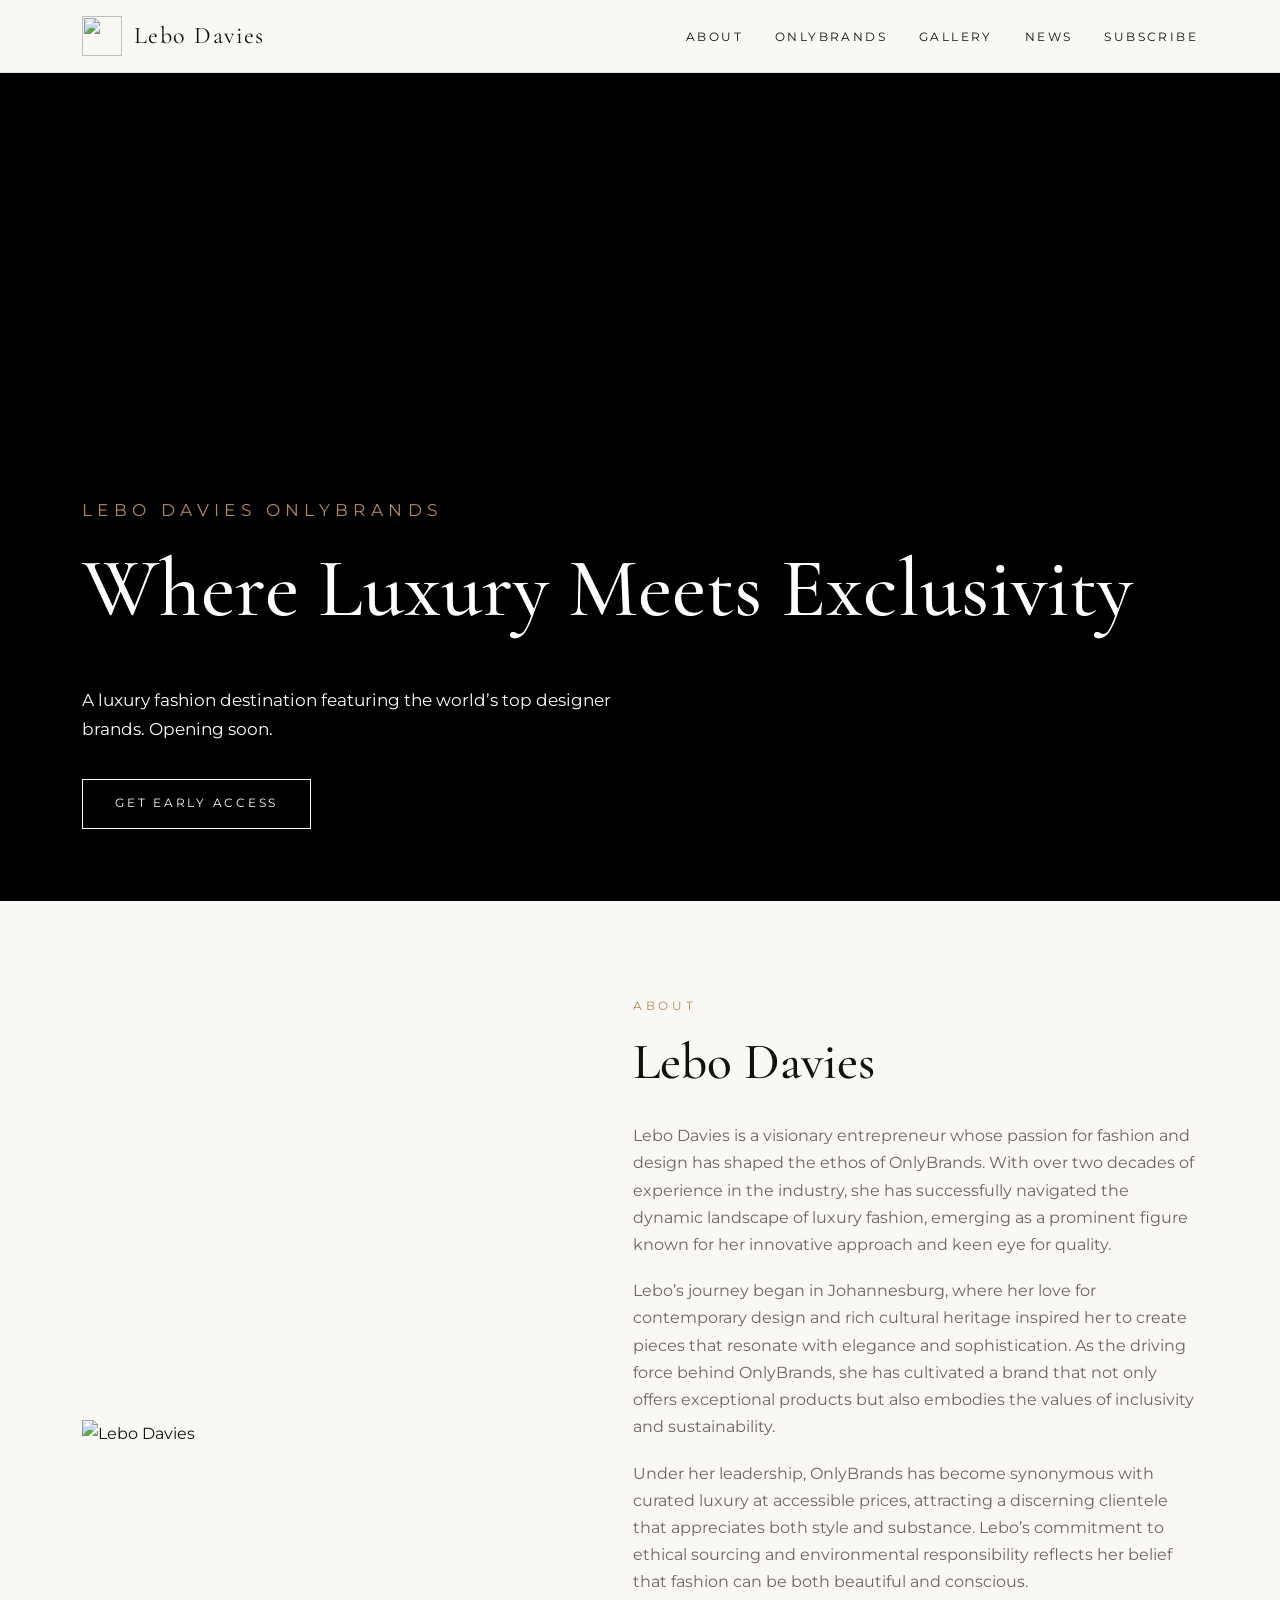
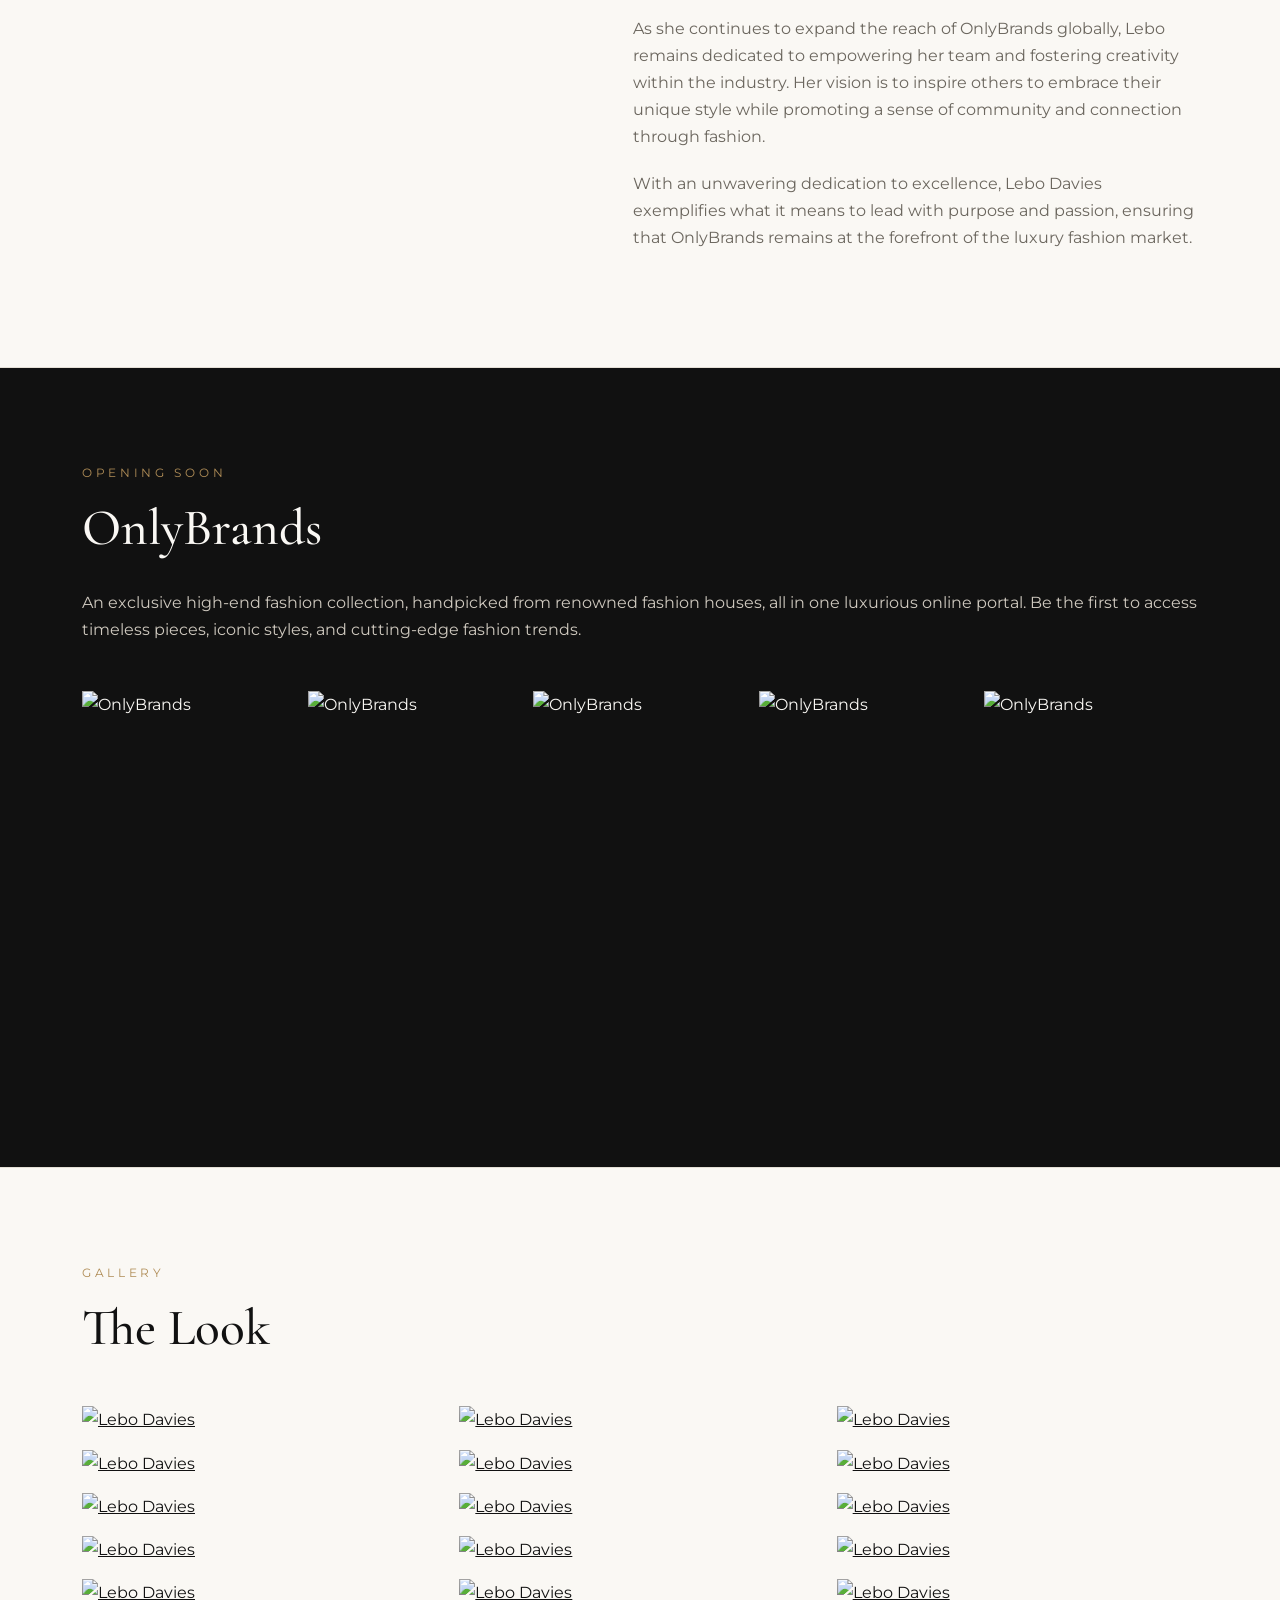
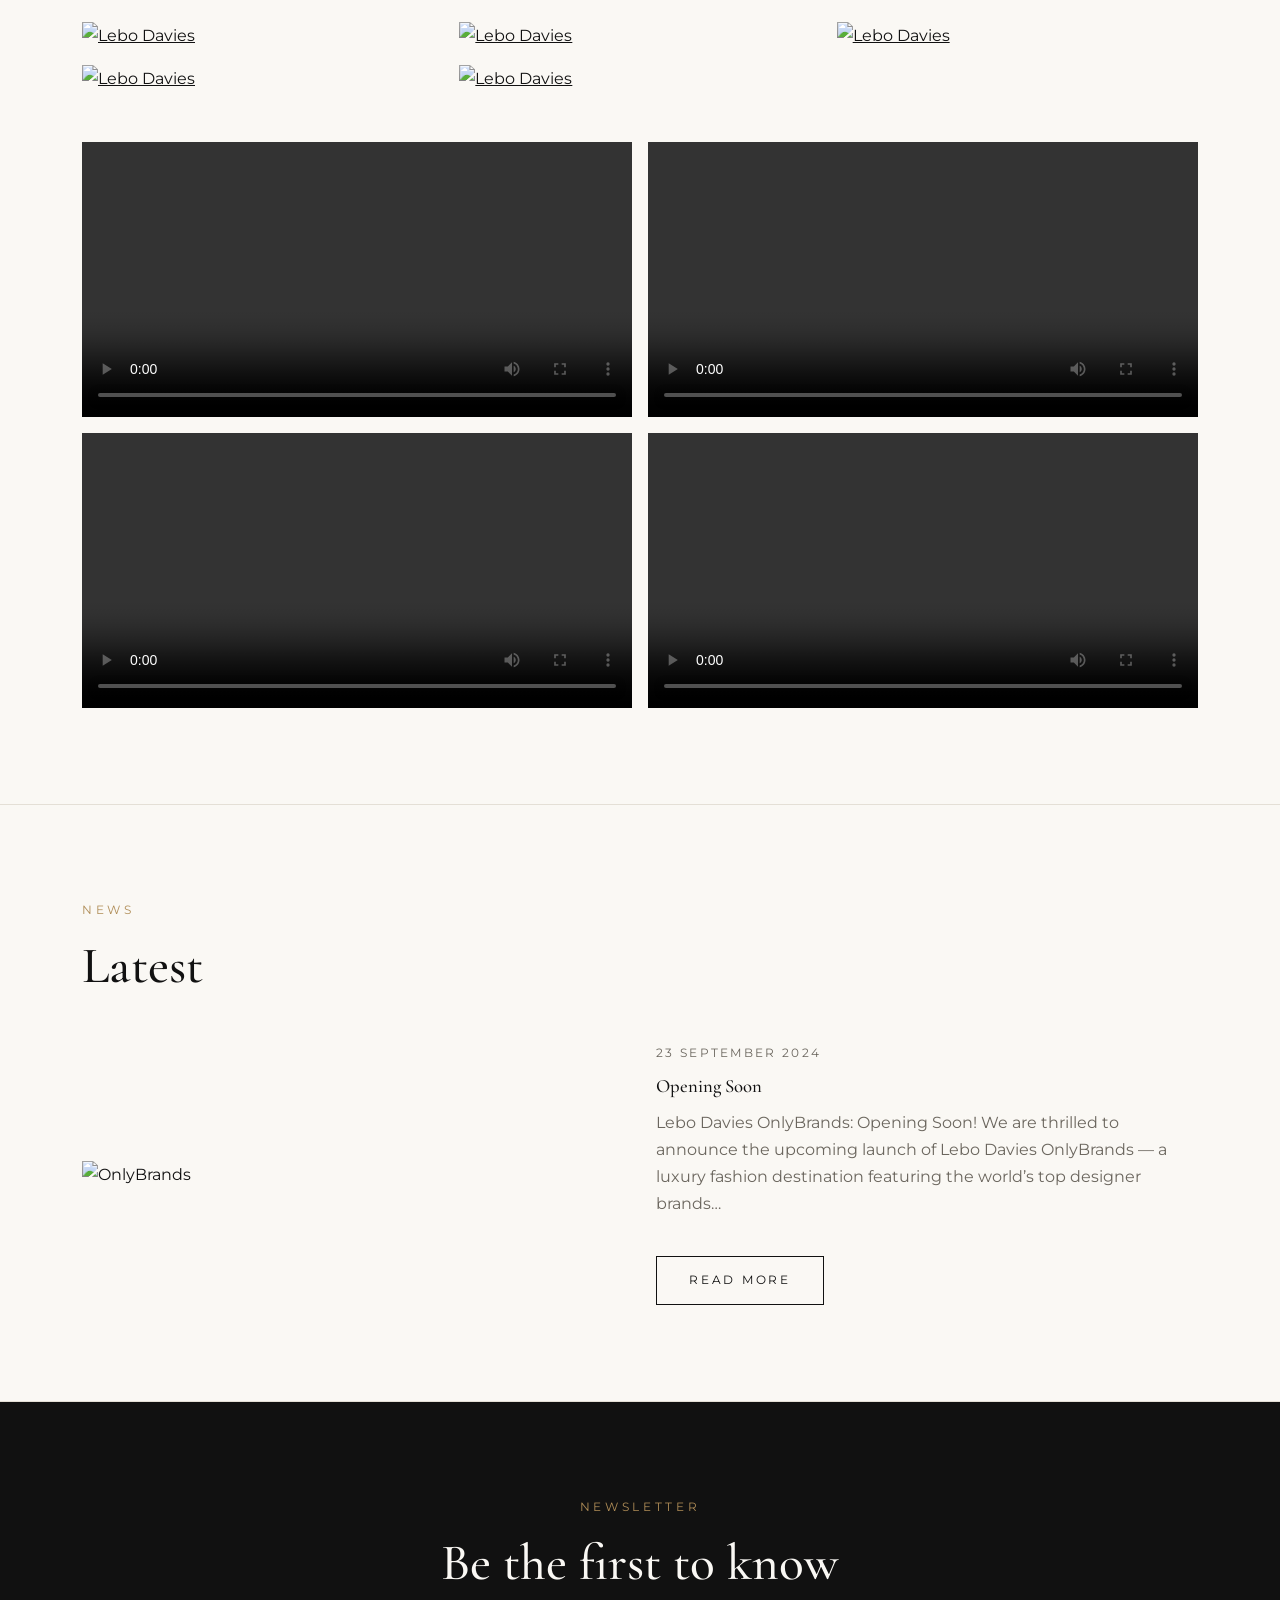
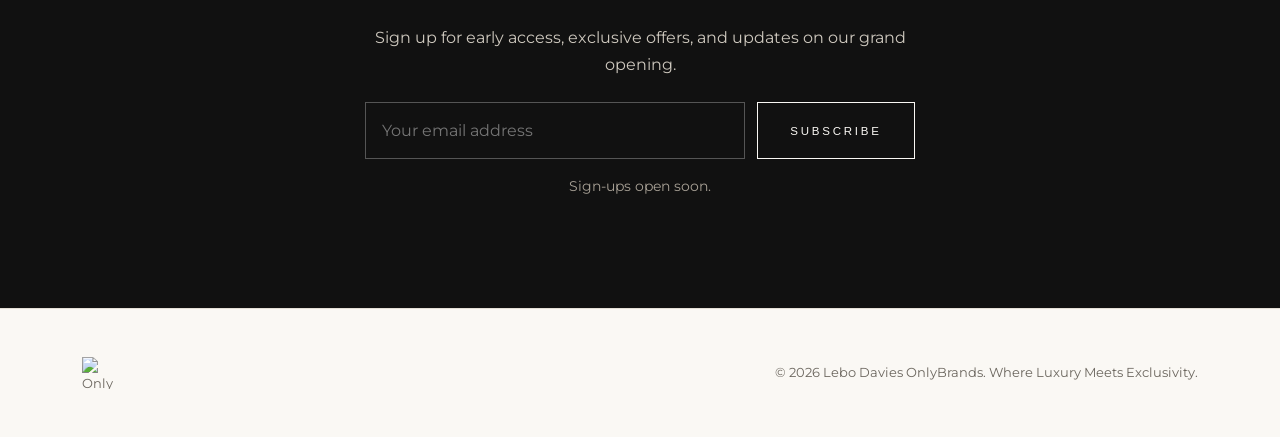
==== index.html @ 6c5a94db "Rebuild Lebo Davies Wix site as a static website Content, photos and videos pulled from the Wix acco" ====
<!doctype html>
<html lang="en">
<head>
  <meta charset="utf-8">
  <meta name="viewport" content="width=device-width, initial-scale=1">
  <title>Lebo Davies | OnlyBrands</title>
  <meta name="description" content="Lebo Davies OnlyBrands — a luxury fashion destination featuring the world’s top designer brands. Opening soon.">
  <meta property="og:title" content="Lebo Davies | OnlyBrands">
  <meta property="og:description" content="Lebo Davies OnlyBrands — a luxury fashion destination featuring the world’s top designer brands. Opening soon.">
  <meta property="og:image" content="https://static.wixstatic.com/media/c3d76b_223a48ac30b941b187c58be92ecc10b1~mv2.png/v1/fit/w_1200,h_1200,q_85/c3d76b_223a48ac30b941b187c58be92ecc10b1~mv2.png">
  <link rel="icon" href="https://static.wixstatic.com/media/c3d76b_ddc491fa78e648409d9e0546a8790438~mv2.png">
  <link rel="preconnect" href="https://fonts.googleapis.com">
  <link rel="preconnect" href="https://fonts.gstatic.com" crossorigin>
  <link rel="stylesheet" href="https://fonts.googleapis.com/css2?family=Cormorant+Garamond:wght@400;500&family=Montserrat:wght@400;500&display=swap">
  <link rel="stylesheet" href="assets/css/style.css">
</head>
<body>
  <header class="site-header">
    <div class="wrap">
      <a class="brand" href="index.html"><img src="https://static.wixstatic.com/media/c3d76b_d0326c1c498a4c8e8e80a5a98bdc6dc0~mv2.png" alt="">Lebo Davies</a>
      <button class="nav-toggle" aria-expanded="false" aria-controls="site-nav">Menu</button>
      <nav class="site-nav" id="site-nav">
        <ul>
          <li><a href="index.html#about">About</a></li>
          <li><a href="index.html#onlybrands">OnlyBrands</a></li>
          <li><a href="index.html#gallery">Gallery</a></li>
          <li><a href="index.html#news">News</a></li>
          <li><a href="index.html#subscribe">Subscribe</a></li>
        </ul>
      </nav>
    </div>
  </header>

  <main>
    <section class="hero" style="background-image: url('https://static.wixstatic.com/media/c3d76b_4b9ad954e64a44959834189369c42eca~mv2.jpg/v1/fill/w_1920,h_1280,al_c,q_85/c3d76b_4b9ad954e64a44959834189369c42eca~mv2.jpg')">
      <div class="wrap">
        <p class="eyebrow">Lebo Davies OnlyBrands</p>
        <h1>Where Luxury Meets Exclusivity</h1>
        <p>A luxury fashion destination featuring the world’s top designer brands. Opening soon.</p>
        <a class="btn" href="#subscribe">Get early access</a>
      </div>
    </section>

    <section class="section" id="about">
      <div class="wrap split">
        <img src="https://static.wixstatic.com/media/c3d76b_6c5b6f7e950548cfa75529087c9ed71a~mv2.jpg/v1/fit/w_900,h_1200,q_85/c3d76b_6c5b6f7e950548cfa75529087c9ed71a~mv2.jpg" alt="Lebo Davies" loading="lazy">
        <div>
          <p class="eyebrow">About</p>
          <h2>Lebo Davies</h2>
          <div class="prose">
            <p>Lebo Davies is a visionary entrepreneur whose passion for fashion and design has shaped the ethos of OnlyBrands. With over two decades of experience in the industry, she has successfully navigated the dynamic landscape of luxury fashion, emerging as a prominent figure known for her innovative approach and keen eye for quality.</p>
            <p>Lebo’s journey began in Johannesburg, where her love for contemporary design and rich cultural heritage inspired her to create pieces that resonate with elegance and sophistication. As the driving force behind OnlyBrands, she has cultivated a brand that not only offers exceptional products but also embodies the values of inclusivity and sustainability.</p>
            <p>Under her leadership, OnlyBrands has become synonymous with curated luxury at accessible prices, attracting a discerning clientele that appreciates both style and substance. Lebo’s commitment to ethical sourcing and environmental responsibility reflects her belief that fashion can be both beautiful and conscious.</p>
            <p>As she continues to expand the reach of OnlyBrands globally, Lebo remains dedicated to empowering her team and fostering creativity within the industry. Her vision is to inspire others to embrace their unique style while promoting a sense of community and connection through fashion.</p>
            <p>With an unwavering dedication to excellence, Lebo Davies exemplifies what it means to lead with purpose and passion, ensuring that OnlyBrands remains at the forefront of the luxury fashion market.</p>
          </div>
        </div>
      </div>
    </section>

    <section class="section section-dark" id="onlybrands">
      <div class="wrap">
        <p class="eyebrow">Opening soon</p>
        <h2>OnlyBrands</h2>
        <div class="prose">
          <p>An exclusive high-end fashion collection, handpicked from renowned fashion houses, all in one luxurious online portal. Be the first to access timeless pieces, iconic styles, and cutting-edge fashion trends.</p>
        </div>
        <div class="strip">
        <img src="https://static.wixstatic.com/media/c3d76b_3d5c64909819457eb7dd59dfa951e0f7~mv2.jpg/v1/fill/w_432,h_768,al_c,q_85/c3d76b_3d5c64909819457eb7dd59dfa951e0f7~mv2.jpg" alt="OnlyBrands" loading="lazy">
        <img src="https://static.wixstatic.com/media/c3d76b_830c330e0b7343248a66c977ee1282a4~mv2.jpg/v1/fill/w_432,h_768,al_c,q_85/c3d76b_830c330e0b7343248a66c977ee1282a4~mv2.jpg" alt="OnlyBrands" loading="lazy">
        <img src="https://static.wixstatic.com/media/c3d76b_30a440668aa94be1a5c5f6af436e67d3~mv2.jpg/v1/fill/w_432,h_768,al_c,q_85/c3d76b_30a440668aa94be1a5c5f6af436e67d3~mv2.jpg" alt="OnlyBrands" loading="lazy">
        <img src="https://static.wixstatic.com/media/c3d76b_f1703621e8b54d8eaf0ebd47bd9393ac~mv2.jpg/v1/fill/w_432,h_768,al_c,q_85/c3d76b_f1703621e8b54d8eaf0ebd47bd9393ac~mv2.jpg" alt="OnlyBrands" loading="lazy">
        <img src="https://static.wixstatic.com/media/c3d76b_475a662c900240c9b52d1be418ac579a~mv2.jpg/v1/fill/w_432,h_768,al_c,q_85/c3d76b_475a662c900240c9b52d1be418ac579a~mv2.jpg" alt="OnlyBrands" loading="lazy">
        </div>
      </div>
    </section>

    <section class="section" id="gallery">
      <div class="wrap">
        <p class="eyebrow">Gallery</p>
        <h2>The Look</h2>
        <div class="gallery">
        <a href="https://static.wixstatic.com/media/c3d76b_438ec9db7a9d4e3fb4b147815e5665d1~mv2.jpg/v1/fit/w_1600,h_2400,q_85/c3d76b_438ec9db7a9d4e3fb4b147815e5665d1~mv2.jpg"><img src="https://static.wixstatic.com/media/c3d76b_438ec9db7a9d4e3fb4b147815e5665d1~mv2.jpg/v1/fit/w_900,h_1400,q_85/c3d76b_438ec9db7a9d4e3fb4b147815e5665d1~mv2.jpg" alt="Lebo Davies" loading="lazy"></a>
        <a href="https://static.wixstatic.com/media/c3d76b_7922d1417d0e4c468bb07792fa7f302c~mv2.jpg/v1/fit/w_1600,h_2400,q_85/c3d76b_7922d1417d0e4c468bb07792fa7f302c~mv2.jpg"><img src="https://static.wixstatic.com/media/c3d76b_7922d1417d0e4c468bb07792fa7f302c~mv2.jpg/v1/fit/w_900,h_1400,q_85/c3d76b_7922d1417d0e4c468bb07792fa7f302c~mv2.jpg" alt="Lebo Davies" loading="lazy"></a>
        <a href="https://static.wixstatic.com/media/c3d76b_dd3f3ae4451b4be3962a9ca7da2ac184~mv2.jpg/v1/fit/w_1600,h_2400,q_85/c3d76b_dd3f3ae4451b4be3962a9ca7da2ac184~mv2.jpg"><img src="https://static.wixstatic.com/media/c3d76b_dd3f3ae4451b4be3962a9ca7da2ac184~mv2.jpg/v1/fit/w_900,h_1400,q_85/c3d76b_dd3f3ae4451b4be3962a9ca7da2ac184~mv2.jpg" alt="Lebo Davies" loading="lazy"></a>
        <a href="https://static.wixstatic.com/media/c3d76b_6a2da7b661904d5a83d0373491201977~mv2.jpg/v1/fit/w_1600,h_2400,q_85/c3d76b_6a2da7b661904d5a83d0373491201977~mv2.jpg"><img src="https://static.wixstatic.com/media/c3d76b_6a2da7b661904d5a83d0373491201977~mv2.jpg/v1/fit/w_900,h_1400,q_85/c3d76b_6a2da7b661904d5a83d0373491201977~mv2.jpg" alt="Lebo Davies" loading="lazy"></a>
        <a href="https://static.wixstatic.com/media/c3d76b_56863b9ae69e44579030976f36a3cfb3~mv2.jpg/v1/fit/w_1600,h_2400,q_85/c3d76b_56863b9ae69e44579030976f36a3cfb3~mv2.jpg"><img src="https://static.wixstatic.com/media/c3d76b_56863b9ae69e44579030976f36a3cfb3~mv2.jpg/v1/fit/w_900,h_1400,q_85/c3d76b_56863b9ae69e44579030976f36a3cfb3~mv2.jpg" alt="Lebo Davies" loading="lazy"></a>
        <a href="https://static.wixstatic.com/media/c3d76b_55e154019cda42e08297e24ec05d60f2~mv2.jpg/v1/fit/w_1600,h_2400,q_85/c3d76b_55e154019cda42e08297e24ec05d60f2~mv2.jpg"><img src="https://static.wixstatic.com/media/c3d76b_55e154019cda42e08297e24ec05d60f2~mv2.jpg/v1/fit/w_900,h_1400,q_85/c3d76b_55e154019cda42e08297e24ec05d60f2~mv2.jpg" alt="Lebo Davies" loading="lazy"></a>
        <a href="https://static.wixstatic.com/media/c3d76b_6e166c452a64440fb54af1ddf55ed3b0~mv2.jpg/v1/fit/w_1600,h_2400,q_85/c3d76b_6e166c452a64440fb54af1ddf55ed3b0~mv2.jpg"><img src="https://static.wixstatic.com/media/c3d76b_6e166c452a64440fb54af1ddf55ed3b0~mv2.jpg/v1/fit/w_900,h_1400,q_85/c3d76b_6e166c452a64440fb54af1ddf55ed3b0~mv2.jpg" alt="Lebo Davies" loading="lazy"></a>
        <a href="https://static.wixstatic.com/media/c3d76b_b7f271642a404536b1d686a17a62d87e~mv2.jpg/v1/fit/w_1600,h_2400,q_85/c3d76b_b7f271642a404536b1d686a17a62d87e~mv2.jpg"><img src="https://static.wixstatic.com/media/c3d76b_b7f271642a404536b1d686a17a62d87e~mv2.jpg/v1/fit/w_900,h_1400,q_85/c3d76b_b7f271642a404536b1d686a17a62d87e~mv2.jpg" alt="Lebo Davies" loading="lazy"></a>
        <a href="https://static.wixstatic.com/media/c3d76b_df1a86edc4a8422fa7c813760475b7d6~mv2.jpg/v1/fit/w_1600,h_2400,q_85/c3d76b_df1a86edc4a8422fa7c813760475b7d6~mv2.jpg"><img src="https://static.wixstatic.com/media/c3d76b_df1a86edc4a8422fa7c813760475b7d6~mv2.jpg/v1/fit/w_900,h_1400,q_85/c3d76b_df1a86edc4a8422fa7c813760475b7d6~mv2.jpg" alt="Lebo Davies" loading="lazy"></a>
        <a href="https://static.wixstatic.com/media/c3d76b_215bae7e690b492c83b4542fc270707c~mv2.jpg/v1/fit/w_1600,h_2400,q_85/c3d76b_215bae7e690b492c83b4542fc270707c~mv2.jpg"><img src="https://static.wixstatic.com/media/c3d76b_215bae7e690b492c83b4542fc270707c~mv2.jpg/v1/fit/w_900,h_1400,q_85/c3d76b_215bae7e690b492c83b4542fc270707c~mv2.jpg" alt="Lebo Davies" loading="lazy"></a>
        <a href="https://static.wixstatic.com/media/c3d76b_d3f3530dcc57408d8b74b3556150da8e~mv2.jpg/v1/fit/w_1600,h_2400,q_85/c3d76b_d3f3530dcc57408d8b74b3556150da8e~mv2.jpg"><img src="https://static.wixstatic.com/media/c3d76b_d3f3530dcc57408d8b74b3556150da8e~mv2.jpg/v1/fit/w_900,h_1400,q_85/c3d76b_d3f3530dcc57408d8b74b3556150da8e~mv2.jpg" alt="Lebo Davies" loading="lazy"></a>
        <a href="https://static.wixstatic.com/media/c3d76b_c7d2c00d1d2e4c3ea2106526031e612a~mv2.jpg/v1/fit/w_1600,h_2400,q_85/c3d76b_c7d2c00d1d2e4c3ea2106526031e612a~mv2.jpg"><img src="https://static.wixstatic.com/media/c3d76b_c7d2c00d1d2e4c3ea2106526031e612a~mv2.jpg/v1/fit/w_900,h_1400,q_85/c3d76b_c7d2c00d1d2e4c3ea2106526031e612a~mv2.jpg" alt="Lebo Davies" loading="lazy"></a>
        <a href="https://static.wixstatic.com/media/c3d76b_a89db6ce2a8d4f7583220f6c4b5f8a46~mv2.jpg/v1/fit/w_1600,h_2400,q_85/c3d76b_a89db6ce2a8d4f7583220f6c4b5f8a46~mv2.jpg"><img src="https://static.wixstatic.com/media/c3d76b_a89db6ce2a8d4f7583220f6c4b5f8a46~mv2.jpg/v1/fit/w_900,h_1400,q_85/c3d76b_a89db6ce2a8d4f7583220f6c4b5f8a46~mv2.jpg" alt="Lebo Davies" loading="lazy"></a>
        <a href="https://static.wixstatic.com/media/c3d76b_1651a14756a74cb0aa0612e32c97940e~mv2.jpg/v1/fit/w_1600,h_2400,q_85/c3d76b_1651a14756a74cb0aa0612e32c97940e~mv2.jpg"><img src="https://static.wixstatic.com/media/c3d76b_1651a14756a74cb0aa0612e32c97940e~mv2.jpg/v1/fit/w_900,h_1400,q_85/c3d76b_1651a14756a74cb0aa0612e32c97940e~mv2.jpg" alt="Lebo Davies" loading="lazy"></a>
        <a href="https://static.wixstatic.com/media/c3d76b_103788e8a292411896c2a4c0bdf83832~mv2.jpg/v1/fit/w_1600,h_2400,q_85/c3d76b_103788e8a292411896c2a4c0bdf83832~mv2.jpg"><img src="https://static.wixstatic.com/media/c3d76b_103788e8a292411896c2a4c0bdf83832~mv2.jpg/v1/fit/w_900,h_1400,q_85/c3d76b_103788e8a292411896c2a4c0bdf83832~mv2.jpg" alt="Lebo Davies" loading="lazy"></a>
        <a href="https://static.wixstatic.com/media/c3d76b_f2160b1afb4545eeb18b689e949ce7b7~mv2.jpg/v1/fit/w_1600,h_2400,q_85/c3d76b_f2160b1afb4545eeb18b689e949ce7b7~mv2.jpg"><img src="https://static.wixstatic.com/media/c3d76b_f2160b1afb4545eeb18b689e949ce7b7~mv2.jpg/v1/fit/w_900,h_1400,q_85/c3d76b_f2160b1afb4545eeb18b689e949ce7b7~mv2.jpg" alt="Lebo Davies" loading="lazy"></a>
        <a href="https://static.wixstatic.com/media/c3d76b_93660c6c1809425ab0057607ce8f4956~mv2.jpg/v1/fit/w_1600,h_2400,q_85/c3d76b_93660c6c1809425ab0057607ce8f4956~mv2.jpg"><img src="https://static.wixstatic.com/media/c3d76b_93660c6c1809425ab0057607ce8f4956~mv2.jpg/v1/fit/w_900,h_1400,q_85/c3d76b_93660c6c1809425ab0057607ce8f4956~mv2.jpg" alt="Lebo Davies" loading="lazy"></a>
        <a href="https://static.wixstatic.com/media/c3d76b_fa2c3431400b451bb1eb01277c387a8f~mv2.jpg/v1/fit/w_1600,h_2400,q_85/c3d76b_fa2c3431400b451bb1eb01277c387a8f~mv2.jpg"><img src="https://static.wixstatic.com/media/c3d76b_fa2c3431400b451bb1eb01277c387a8f~mv2.jpg/v1/fit/w_900,h_1400,q_85/c3d76b_fa2c3431400b451bb1eb01277c387a8f~mv2.jpg" alt="Lebo Davies" loading="lazy"></a>
        <a href="https://static.wixstatic.com/media/c3d76b_c34a927ed20e495fa9f043ece3643a3e~mv2.jpg/v1/fit/w_1600,h_2400,q_85/c3d76b_c34a927ed20e495fa9f043ece3643a3e~mv2.jpg"><img src="https://static.wixstatic.com/media/c3d76b_c34a927ed20e495fa9f043ece3643a3e~mv2.jpg/v1/fit/w_900,h_1400,q_85/c3d76b_c34a927ed20e495fa9f043ece3643a3e~mv2.jpg" alt="Lebo Davies" loading="lazy"></a>
        <a href="https://static.wixstatic.com/media/c3d76b_d664a909350c4082b12d52cd3d8a0984~mv2.jpg/v1/fit/w_1600,h_2400,q_85/c3d76b_d664a909350c4082b12d52cd3d8a0984~mv2.jpg"><img src="https://static.wixstatic.com/media/c3d76b_d664a909350c4082b12d52cd3d8a0984~mv2.jpg/v1/fit/w_900,h_1400,q_85/c3d76b_d664a909350c4082b12d52cd3d8a0984~mv2.jpg" alt="Lebo Davies" loading="lazy"></a>
        </div>
        <div class="videos">
        <video src="https://video.wixstatic.com/video/c3d76b_698f59cc50df46449f94b52e04783c67/file" controls playsinline preload="metadata"></video>
        <video src="https://video.wixstatic.com/video/c3d76b_a8b5a2b7786c4104a915edd633976f5d/file" controls playsinline preload="metadata"></video>
        <video src="https://video.wixstatic.com/video/c3d76b_b41b8a337a794ada8a03d559dbfd997e/file" controls playsinline preload="metadata"></video>
        <video src="https://video.wixstatic.com/video/c3d76b_62ecd713c4c549a3aeea2aa78029230c/file" controls playsinline preload="metadata"></video>
        </div>
      </div>
    </section>

    <section class="section" id="news">
      <div class="wrap">
        <p class="eyebrow">News</p>
        <h2>Latest</h2>
        <a class="post-card" href="news/opening-soon.html">
          <img src="https://static.wixstatic.com/media/c3d76b_223a48ac30b941b187c58be92ecc10b1~mv2.png/v1/fit/w_1200,h_1200,q_85/c3d76b_223a48ac30b941b187c58be92ecc10b1~mv2.png" alt="OnlyBrands" loading="lazy">
          <div>
            <time datetime="2024-09-23">23 September 2024</time>
            <h3>Opening Soon</h3>
            <div class="prose">
              <p>Lebo Davies OnlyBrands: Opening Soon! We are thrilled to announce the upcoming launch of Lebo Davies OnlyBrands — a luxury fashion destination featuring the world’s top designer brands…</p>
            </div>
            <span class="btn">Read more</span>
          </div>
        </a>
      </div>
    </section>

    <section class="section section-dark signup" id="subscribe">
      <div class="wrap">
        <p class="eyebrow">Newsletter</p>
        <h2>Be the first to know</h2>
        <div class="prose">
          <p>Sign up for early access, exclusive offers, and updates on our grand opening.</p>
        </div>
        <!-- To collect sign-ups, create a free form at https://formspree.io and replace YOUR_FORM_ID below. -->
        <form action="https://formspree.io/f/YOUR_FORM_ID" method="POST">
          <input type="email" name="email" placeholder="Your email address" required aria-label="Email address">
          <button class="btn" type="submit">Subscribe</button>
        </form>
        <p class="form-note" hidden>Sign-ups open soon.</p>
      </div>
    </section>
  </main>

  <footer class="site-footer">
    <div class="wrap">
      <img src="https://static.wixstatic.com/media/c3d76b_d0326c1c498a4c8e8e80a5a98bdc6dc0~mv2.png" alt="OnlyBrands">
      <span>&copy; <span data-year></span> Lebo Davies OnlyBrands. Where Luxury Meets Exclusivity.</span>
    </div>
  </footer>

  <div class="lightbox" aria-hidden="true">
    <button aria-label="Close">&times;</button>
    <img alt="">
  </div>

  <script src="assets/js/main.js"></script>
</body>
</html>
---- assets/css/style.css ----
:root {
  --ink: #111111;
  --paper: #faf8f4;
  --muted: #6b665e;
  --line: #e4dfd6;
  --accent: #b08d57;
  --serif: "Cormorant Garamond", Georgia, "Times New Roman", serif;
  --sans: "Montserrat", "Helvetica Neue", Arial, sans-serif;
  --max: 1180px;
}

*,
*::before,
*::after {
  box-sizing: border-box;
}

html {
  scroll-behavior: smooth;
}

body {
  margin: 0;
  background: var(--paper);
  color: var(--ink);
  font-family: var(--sans);
  font-size: 16px;
  line-height: 1.7;
  -webkit-font-smoothing: antialiased;
}

img,
video {
  display: block;
  max-width: 100%;
  height: auto;
}

a {
  color: inherit;
}

h1,
h2,
h3 {
  font-family: var(--serif);
  font-weight: 500;
  line-height: 1.15;
  margin: 0 0 0.6em;
}

h1 {
  font-size: clamp(2.6rem, 7vw, 5.2rem);
}

h2 {
  font-size: clamp(2rem, 4.5vw, 3.2rem);
}

.eyebrow {
  font-size: 0.72rem;
  letter-spacing: 0.32em;
  text-transform: uppercase;
  color: var(--accent);
  margin: 0 0 1rem;
}

.wrap {
  width: 100%;
  max-width: var(--max);
  margin: 0 auto;
  padding: 0 16px;
}

@media (min-width: 720px) {
  .wrap {
    padding: 0 32px;
  }
}

/* Header */

.site-header {
  position: sticky;
  top: 0;
  z-index: 50;
  background: rgba(250, 248, 244, 0.94);
  backdrop-filter: blur(8px);
  border-bottom: 1px solid var(--line);
}

.site-header .wrap {
  display: flex;
  align-items: center;
  justify-content: space-between;
  height: 72px;
}

.brand {
  display: flex;
  align-items: center;
  gap: 12px;
  text-decoration: none;
  font-family: var(--serif);
  font-size: 1.5rem;
  letter-spacing: 0.06em;
}

.brand img {
  width: 40px;
  height: 40px;
}

.nav-toggle {
  display: none;
  background: none;
  border: 0;
  font: inherit;
  font-size: 0.75rem;
  letter-spacing: 0.2em;
  text-transform: uppercase;
  cursor: pointer;
  padding: 8px 0;
  color: var(--ink);
}

.site-nav ul {
  display: flex;
  gap: 32px;
  list-style: none;
  margin: 0;
  padding: 0;
}

.site-nav a {
  text-decoration: none;
  font-size: 0.75rem;
  letter-spacing: 0.2em;
  text-transform: uppercase;
}

.site-nav a:hover {
  color: var(--accent);
}

@media (max-width: 760px) {
  .nav-toggle {
    display: block;
  }

  .site-nav {
    display: none;
    position: absolute;
    top: 72px;
    left: 0;
    right: 0;
    background: var(--paper);
    border-bottom: 1px solid var(--line);
  }

  .site-nav.open {
    display: block;
  }

  .site-nav ul {
    flex-direction: column;
    gap: 0;
    padding: 8px 16px 16px;
  }

  .site-nav a {
    display: block;
    padding: 12px 0;
  }
}

/* Hero */

.hero {
  position: relative;
  min-height: calc(100vh - 72px);
  display: flex;
  align-items: flex-end;
  color: #fff;
  background: #000 center / cover no-repeat;
}

.hero::after {
  content: "";
  position: absolute;
  inset: 0;
  background: linear-gradient(180deg, rgba(0, 0, 0, 0.05) 30%, rgba(0, 0, 0, 0.7) 100%);
}

.hero .wrap {
  position: relative;
  z-index: 1;
  padding-top: 96px;
  padding-bottom: 72px;
}

.hero p {
  max-width: 560px;
  font-size: 1.05rem;
}

.btn {
  display: inline-block;
  margin-top: 1.2rem;
  padding: 14px 32px;
  border: 1px solid currentColor;
  text-decoration: none;
  font-size: 0.72rem;
  letter-spacing: 0.24em;
  text-transform: uppercase;
  background: transparent;
  color: inherit;
  cursor: pointer;
  transition: background 0.2s, color 0.2s;
}

.btn:hover {
  background: var(--ink);
  color: var(--paper);
  border-color: var(--ink);
}

.hero .btn:hover {
  background: #fff;
  color: var(--ink);
  border-color: #fff;
}

/* Sections */

.section {
  padding: 96px 0;
}

.section + .section {
  border-top: 1px solid var(--line);
}

.section-dark {
  background: var(--ink);
  color: var(--paper);
}

.section-dark .btn:hover {
  background: var(--paper);
  color: var(--ink);
  border-color: var(--paper);
}

.split {
  display: grid;
  gap: 48px;
  align-items: center;
}

@media (min-width: 900px) {
  .split {
    grid-template-columns: 5fr 6fr;
    gap: 80px;
  }
}

.split img {
  width: 100%;
}

.prose p {
  margin: 0 0 1.2em;
  color: var(--muted);
}

.section-dark .prose p {
  color: #cfc9bf;
}

/* OnlyBrands strip */

.strip {
  display: grid;
  grid-template-columns: repeat(2, 1fr);
  gap: 12px;
  margin-top: 48px;
}

@media (min-width: 720px) {
  .strip {
    grid-template-columns: repeat(5, 1fr);
  }
}

.strip img {
  width: 100%;
  aspect-ratio: 9 / 16;
  object-fit: cover;
}

/* Gallery */

.gallery {
  columns: 2;
  column-gap: 12px;
  margin-top: 48px;
}

@media (min-width: 900px) {
  .gallery {
    columns: 3;
    column-gap: 16px;
  }
}

.gallery a {
  display: block;
  margin-bottom: 12px;
  break-inside: avoid;
}

@media (min-width: 900px) {
  .gallery a {
    margin-bottom: 16px;
  }
}

.gallery img {
  width: 100%;
  transition: opacity 0.2s;
}

.gallery a:hover img {
  opacity: 0.85;
}

.videos {
  display: grid;
  gap: 16px;
  margin-top: 48px;
}

@media (min-width: 720px) {
  .videos {
    grid-template-columns: repeat(2, 1fr);
  }
}

.videos video {
  width: 100%;
  background: #000;
}

/* News */

.post-card {
  display: grid;
  gap: 32px;
  margin-top: 48px;
  text-decoration: none;
}

@media (min-width: 900px) {
  .post-card {
    grid-template-columns: 1fr 1fr;
    align-items: center;
  }
}

.post-card time,
.post time {
  display: block;
  font-size: 0.72rem;
  letter-spacing: 0.2em;
  text-transform: uppercase;
  color: var(--muted);
  margin-bottom: 0.8rem;
}

.post {
  max-width: 720px;
  margin: 0 auto;
}

.post img {
  width: 100%;
  margin: 32px 0;
}

/* Newsletter */

.signup {
  text-align: center;
}

.signup .prose {
  max-width: 560px;
  margin: 0 auto;
}

.signup form {
  display: flex;
  flex-wrap: wrap;
  justify-content: center;
  gap: 12px;
  margin-top: 24px;
}

.signup input[type="email"] {
  flex: 1 1 260px;
  max-width: 380px;
  padding: 14px 16px;
  border: 1px solid #555;
  background: transparent;
  color: inherit;
  font: inherit;
}

.signup .btn {
  margin-top: 0;
}

.form-note {
  font-size: 0.85rem;
  color: #a8a196;
  margin-top: 16px;
}

/* Lightbox */

.lightbox {
  position: fixed;
  inset: 0;
  z-index: 100;
  display: none;
  align-items: center;
  justify-content: center;
  padding: 16px;
  background: rgba(0, 0, 0, 0.92);
}

.lightbox.open {
  display: flex;
}

.lightbox img {
  max-height: 92vh;
  width: auto;
}

.lightbox button {
  position: absolute;
  top: 12px;
  right: 16px;
  background: none;
  border: 0;
  color: #fff;
  font-size: 2.2rem;
  line-height: 1;
  cursor: pointer;
}

/* Footer */

.site-footer {
  padding: 48px 0;
  border-top: 1px solid var(--line);
  font-size: 0.8rem;
  color: var(--muted);
}

.site-footer .wrap {
  display: flex;
  flex-wrap: wrap;
  gap: 16px;
  justify-content: space-between;
  align-items: center;
}

.site-footer img {
  width: 32px;
  height: 32px;
}
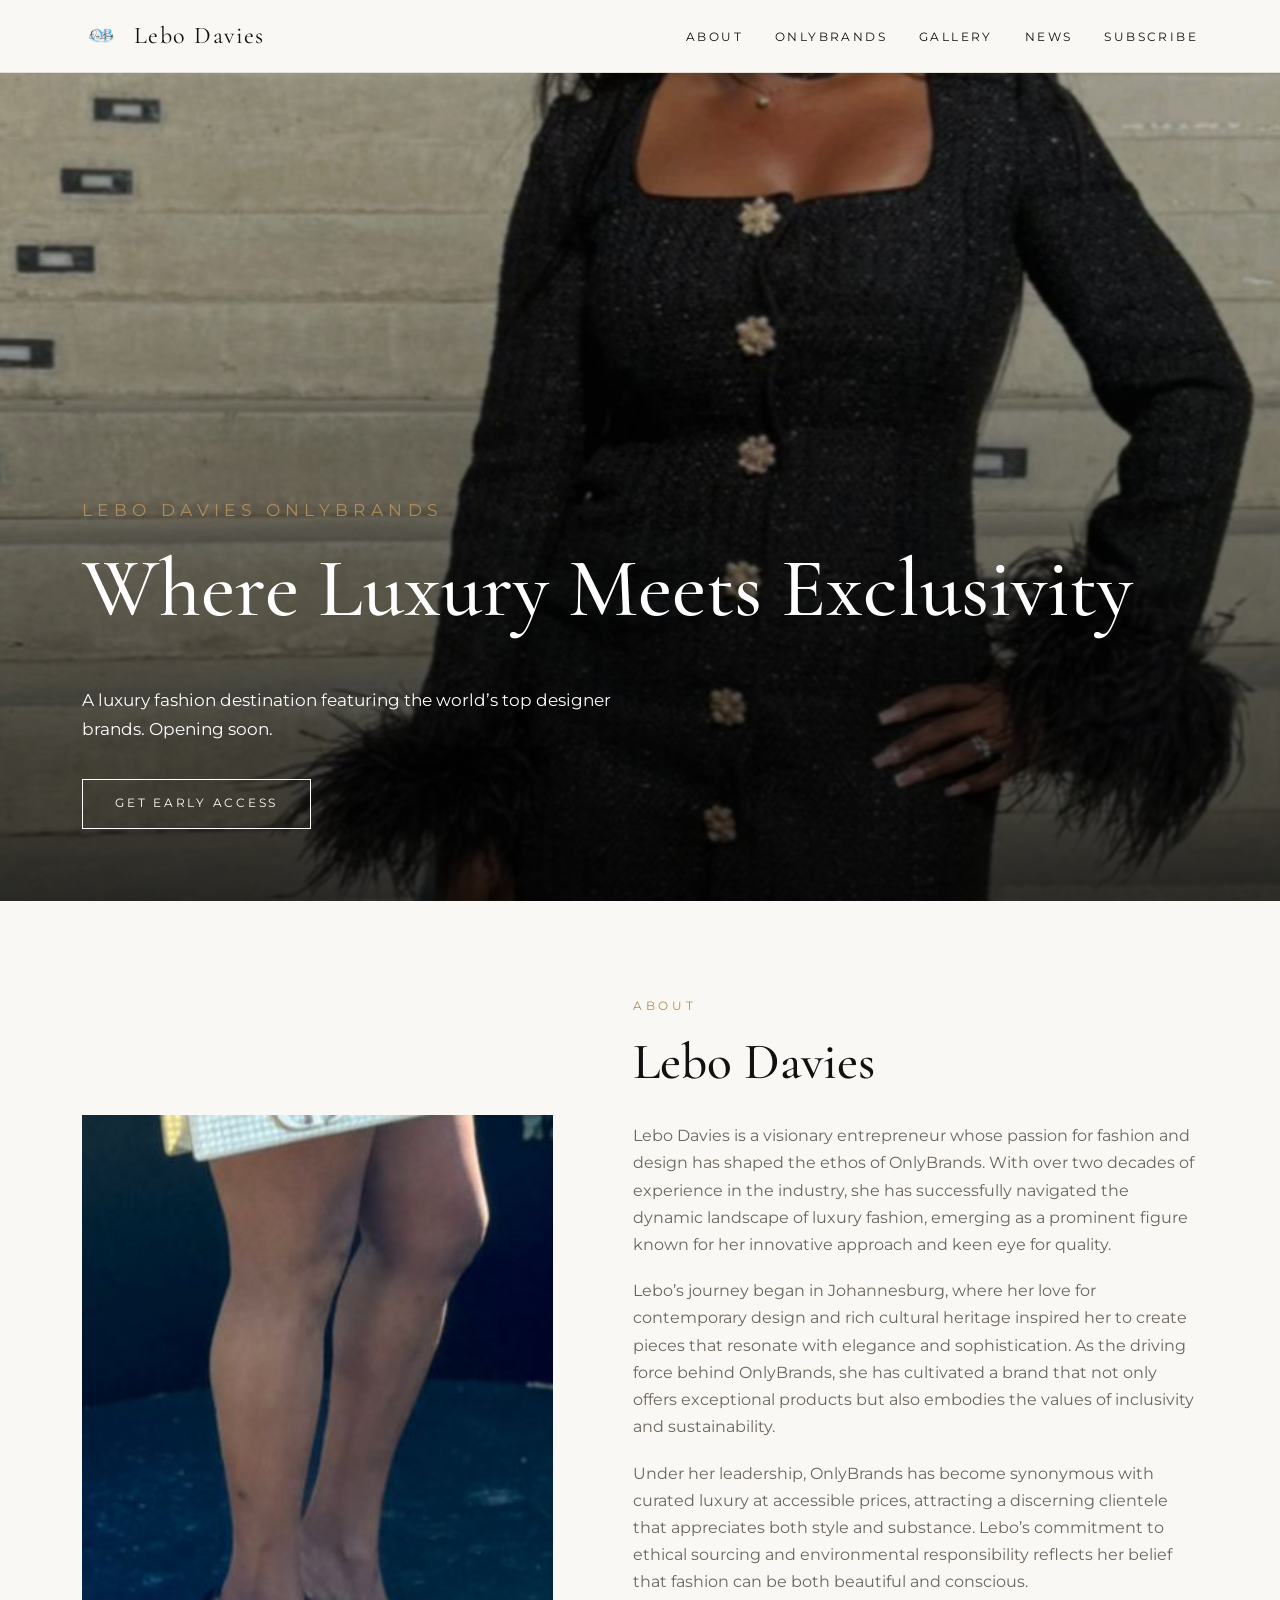
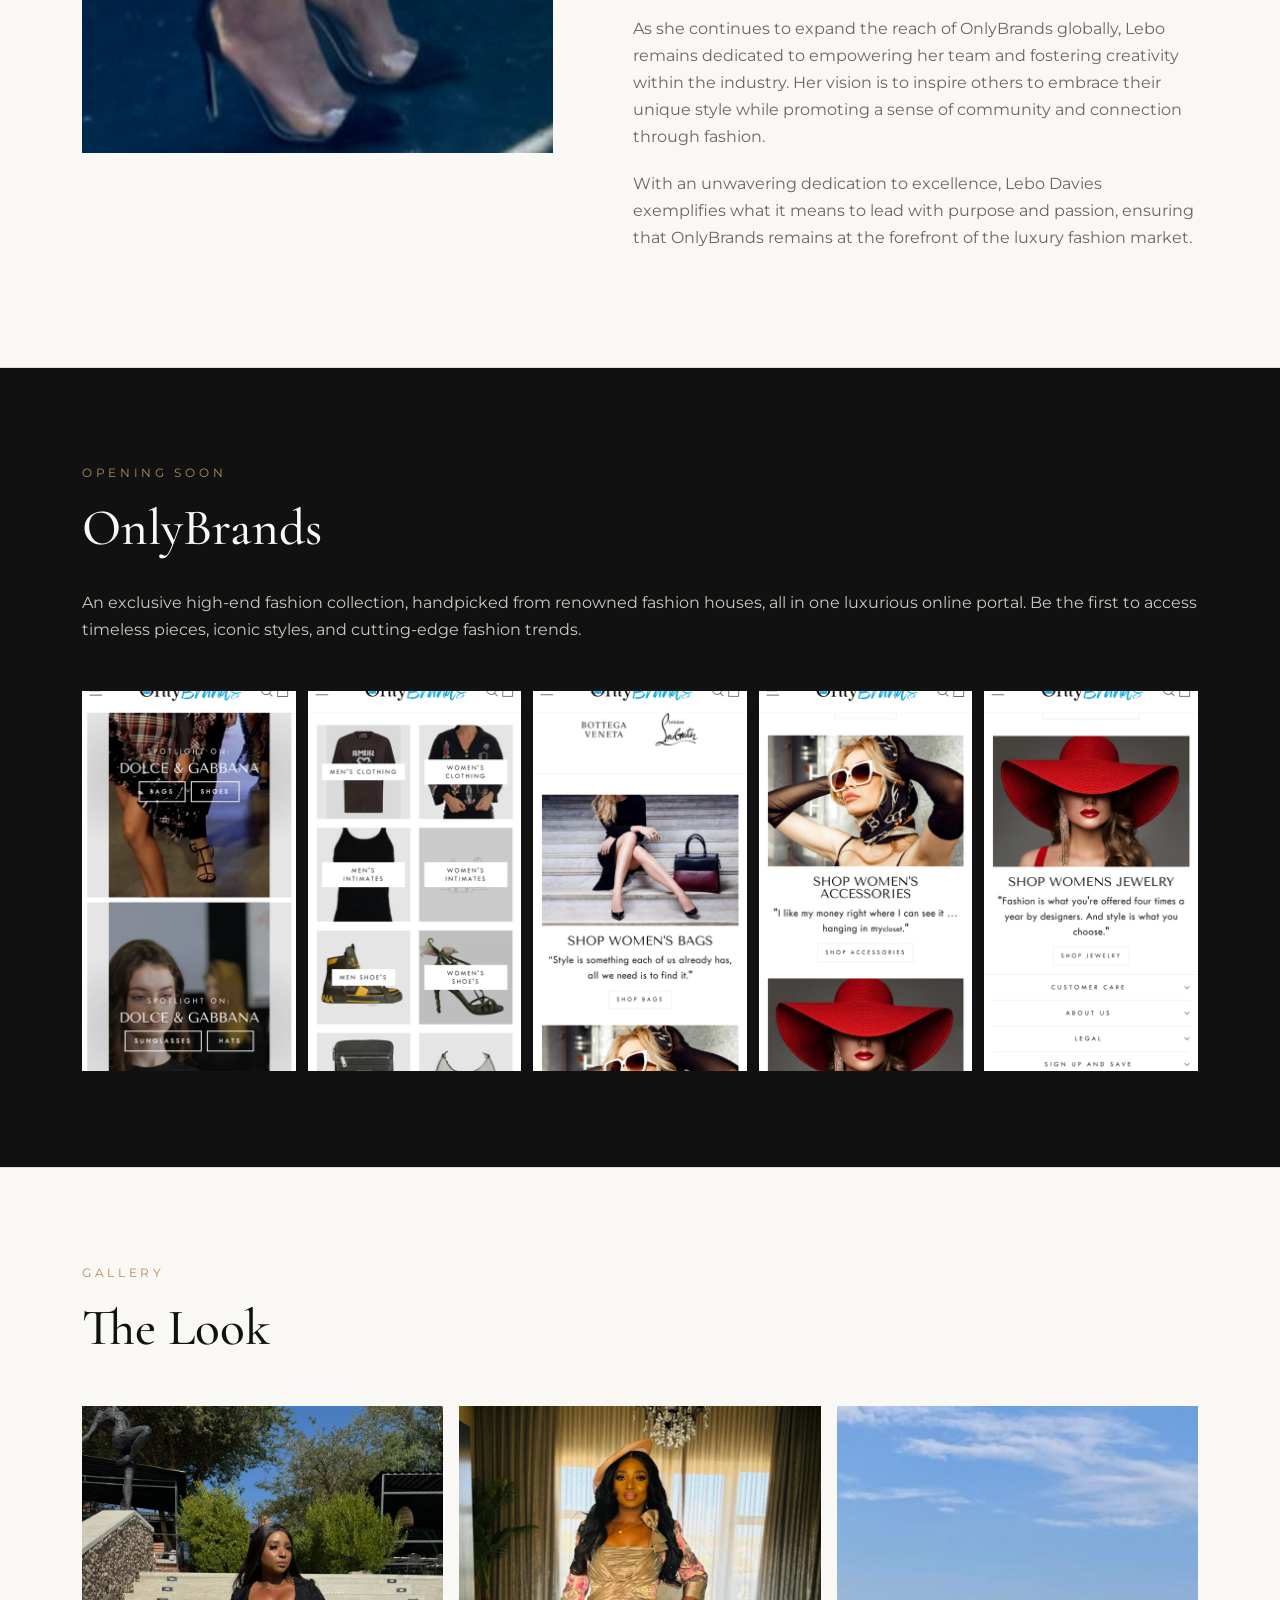
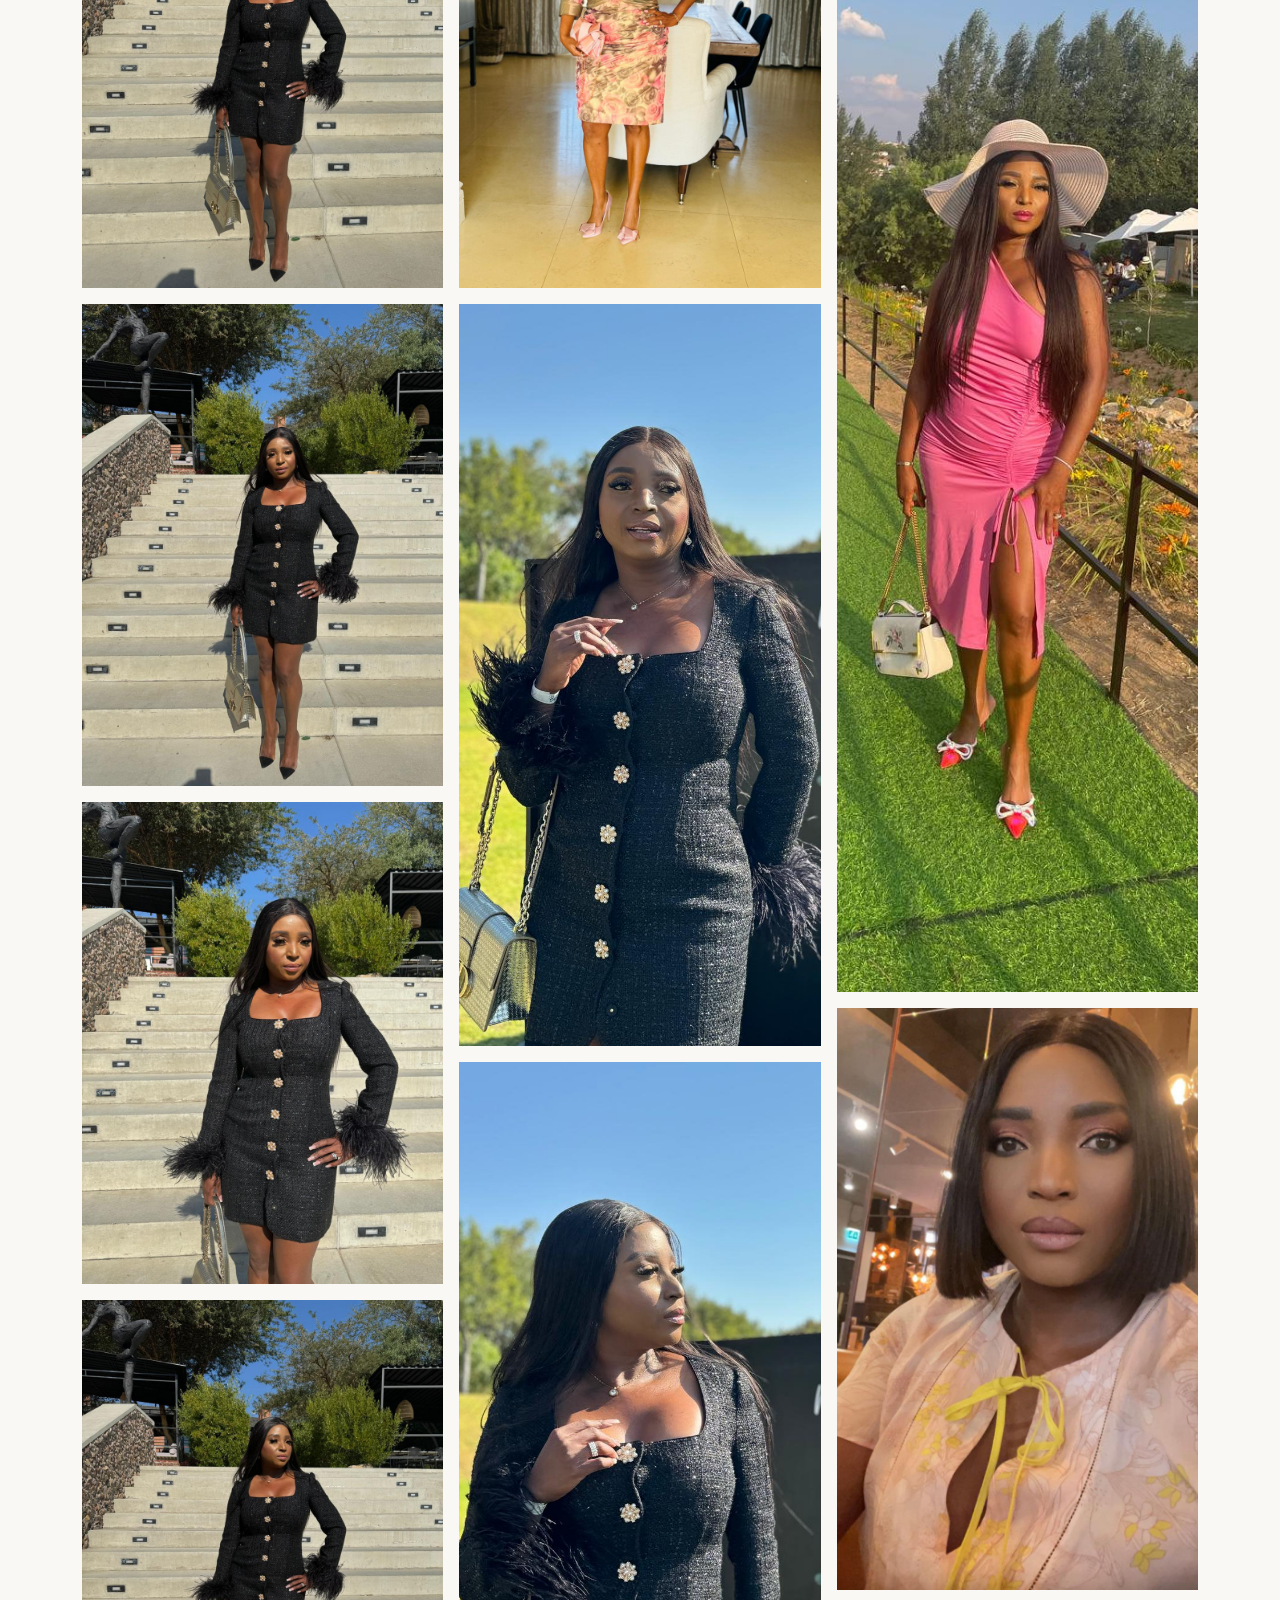
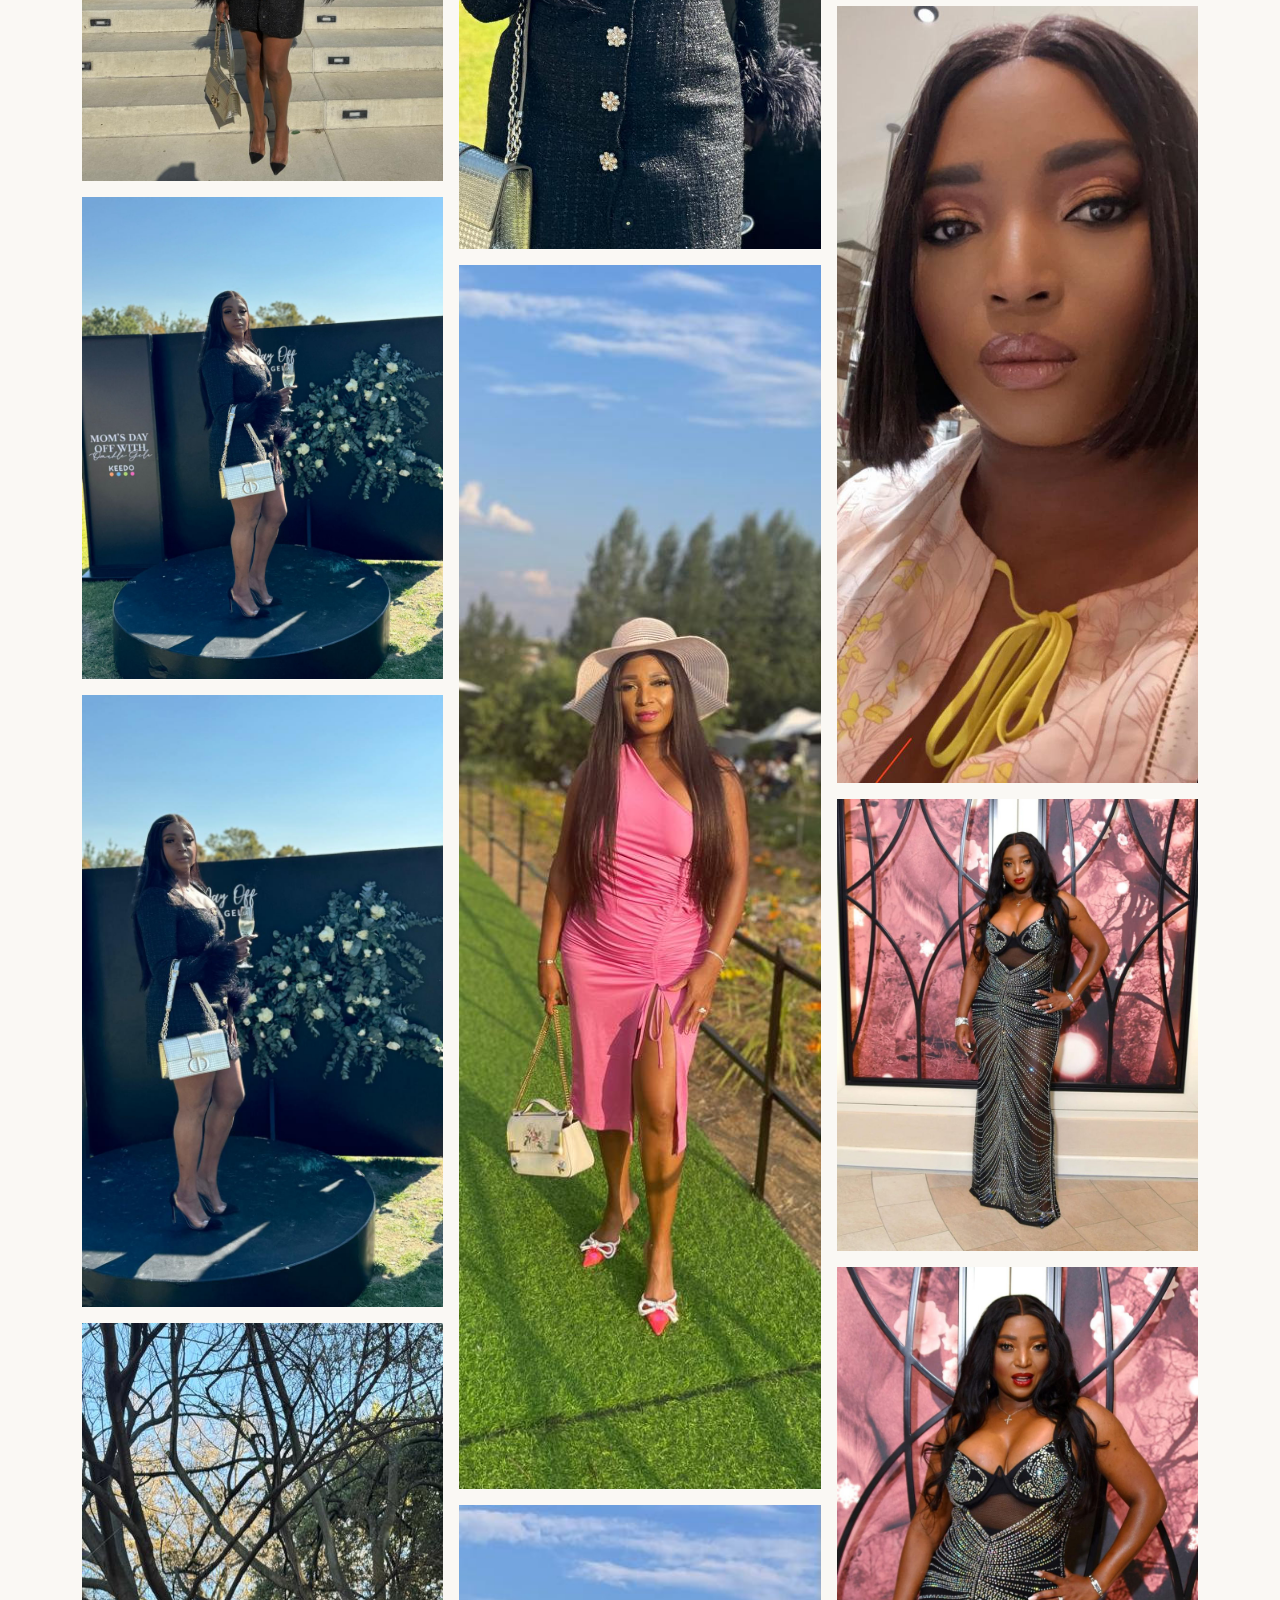
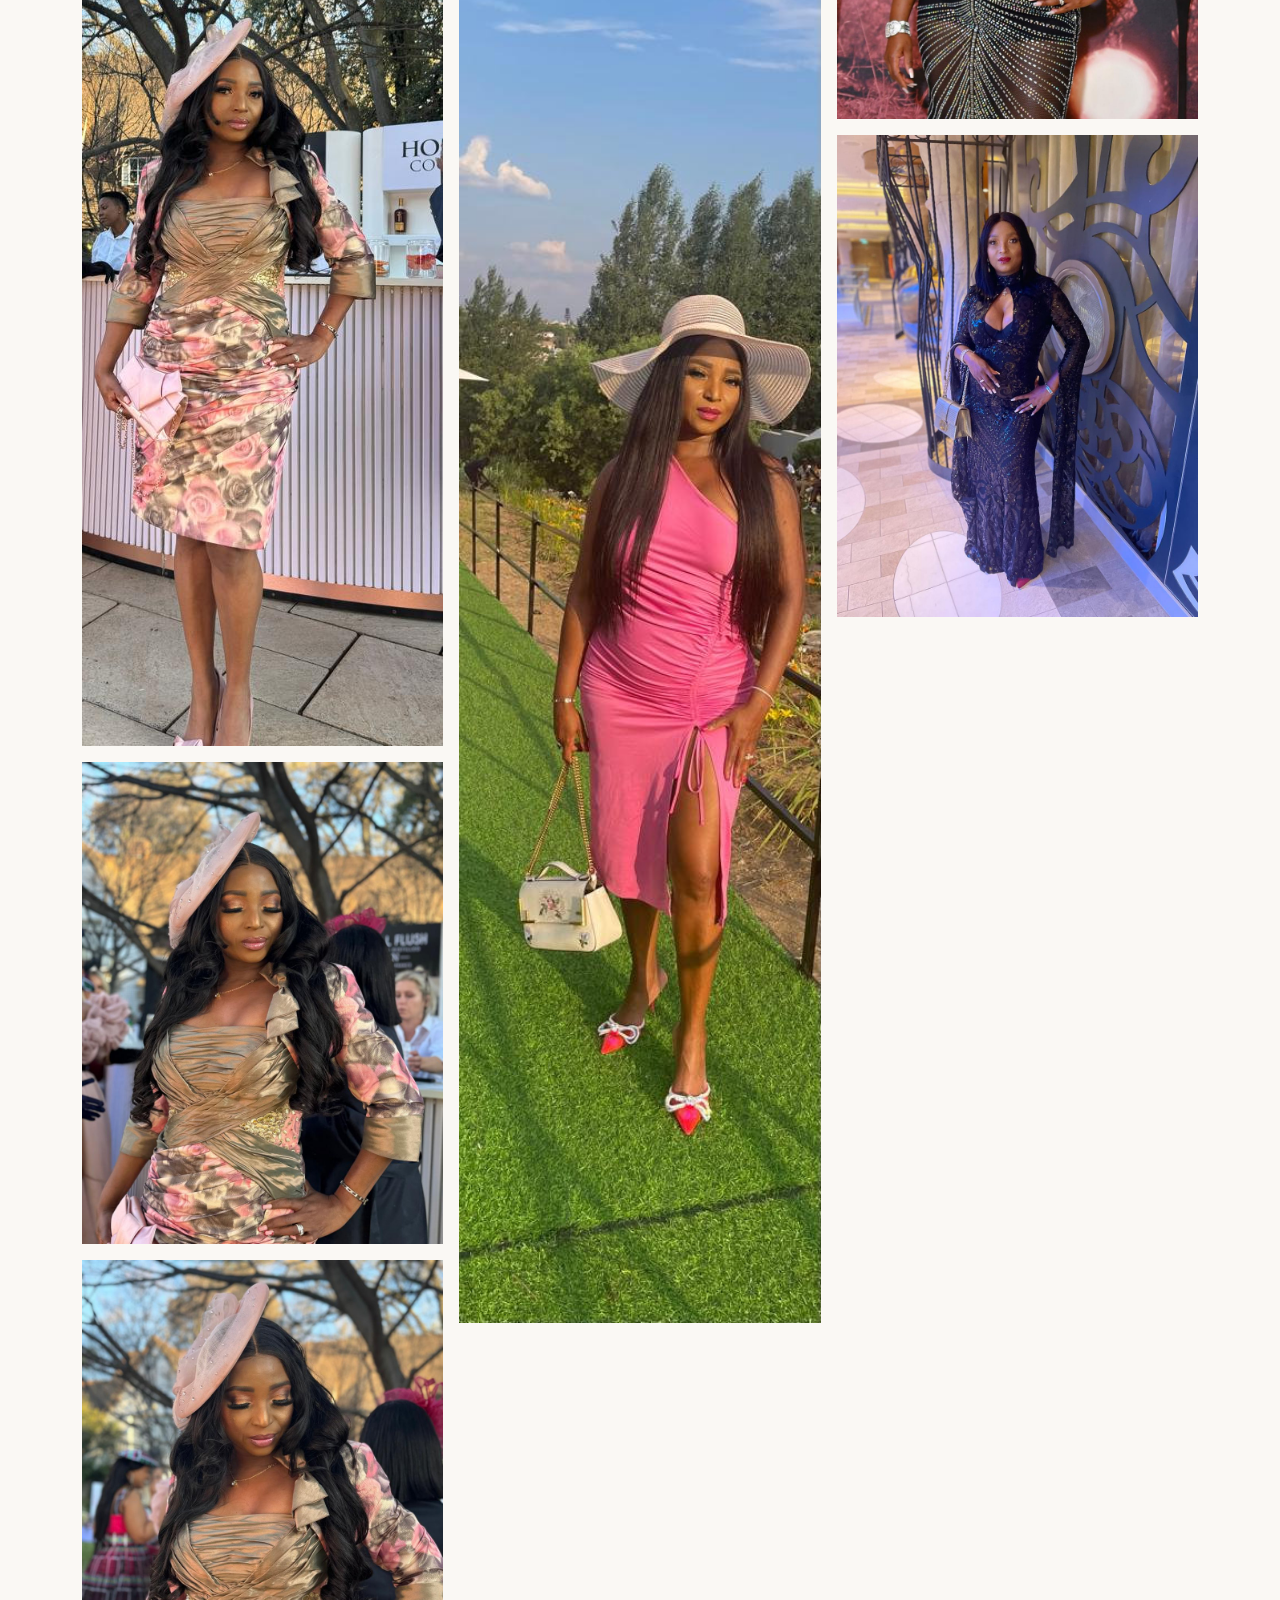
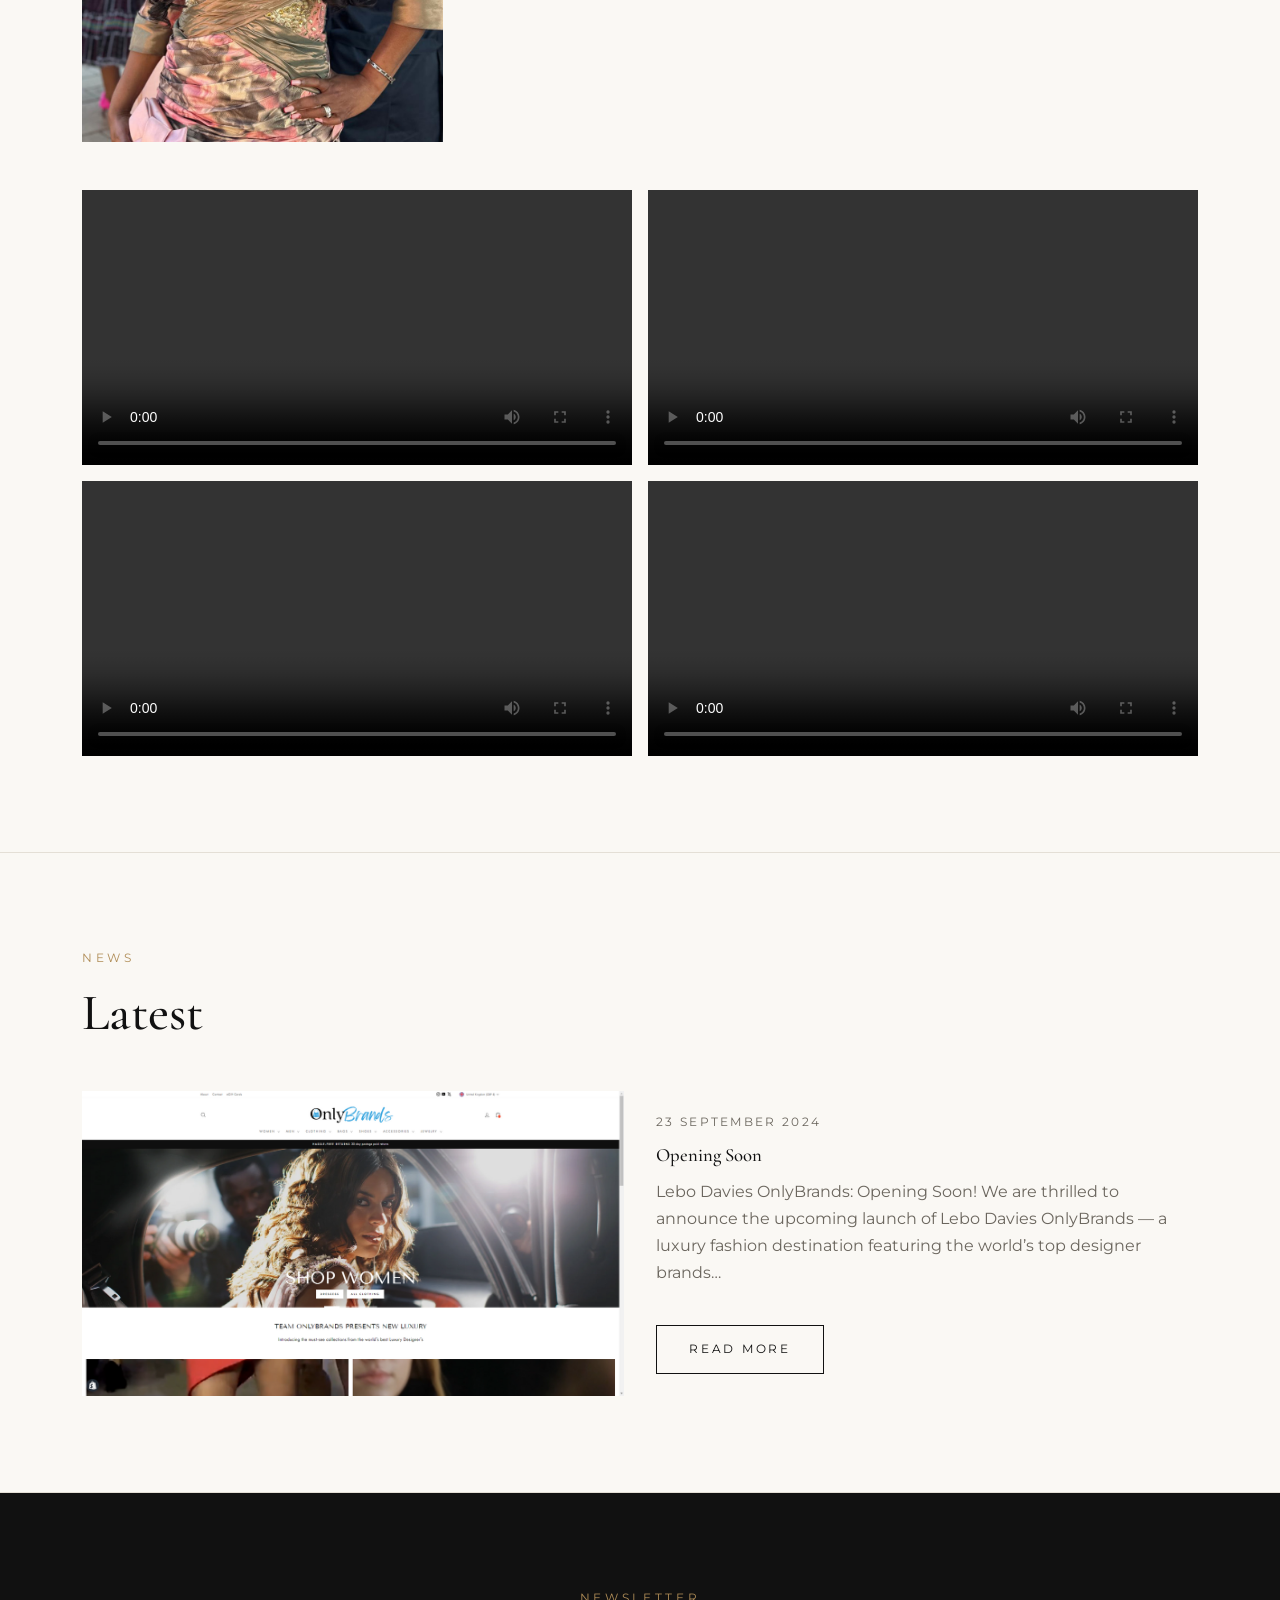
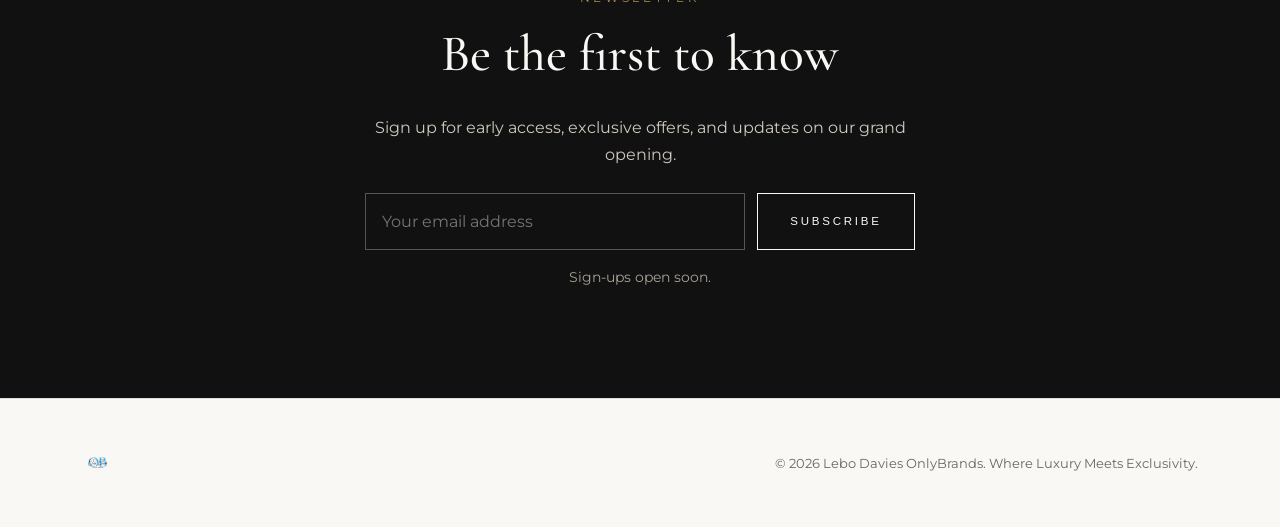
==== commit f4a03fdd: "Store photos and videos locally instead of on Wix" ====
--- a/index.html
+++ b/index.html
@@ -7,8 +7,8 @@
   <meta name="description" content="Lebo Davies OnlyBrands — a luxury fashion destination featuring the world’s top designer brands. Opening soon.">
   <meta property="og:title" content="Lebo Davies | OnlyBrands">
   <meta property="og:description" content="Lebo Davies OnlyBrands — a luxury fashion destination featuring the world’s top designer brands. Opening soon.">
-  <meta property="og:image" content="https://static.wixstatic.com/media/c3d76b_223a48ac30b941b187c58be92ecc10b1~mv2.png/v1/fit/w_1200,h_1200,q_85/c3d76b_223a48ac30b941b187c58be92ecc10b1~mv2.png">
-  <link rel="icon" href="https://static.wixstatic.com/media/c3d76b_ddc491fa78e648409d9e0546a8790438~mv2.png">
+  <meta property="og:image" content="assets/media/8f854c4b781ce8fc.png">
+  <link rel="icon" href="assets/media/3700d12afd85d690.png">
   <link rel="preconnect" href="https://fonts.googleapis.com">
   <link rel="preconnect" href="https://fonts.gstatic.com" crossorigin>
   <link rel="stylesheet" href="https://fonts.googleapis.com/css2?family=Cormorant+Garamond:wght@400;500&family=Montserrat:wght@400;500&display=swap">
@@ -17,7 +17,7 @@
 <body>
   <header class="site-header">
     <div class="wrap">
-      <a class="brand" href="index.html"><img src="https://static.wixstatic.com/media/c3d76b_d0326c1c498a4c8e8e80a5a98bdc6dc0~mv2.png" alt="">Lebo Davies</a>
+      <a class="brand" href="index.html"><img src="assets/media/9169e3dd840018de.png" alt="">Lebo Davies</a>
       <button class="nav-toggle" aria-expanded="false" aria-controls="site-nav">Menu</button>
       <nav class="site-nav" id="site-nav">
         <ul>
@@ -32,7 +32,7 @@
   </header>
 
   <main>
-    <section class="hero" style="background-image: url('https://static.wixstatic.com/media/c3d76b_4b9ad954e64a44959834189369c42eca~mv2.jpg/v1/fill/w_1920,h_1280,al_c,q_85/c3d76b_4b9ad954e64a44959834189369c42eca~mv2.jpg')">
+    <section class="hero" style="background-image: url('assets/media/7c1e8f20bddb1702.jpg')">
       <div class="wrap">
         <p class="eyebrow">Lebo Davies OnlyBrands</p>
         <h1>Where Luxury Meets Exclusivity</h1>
@@ -43,7 +43,7 @@
 
     <section class="section" id="about">
       <div class="wrap split">
-        <img src="https://static.wixstatic.com/media/c3d76b_6c5b6f7e950548cfa75529087c9ed71a~mv2.jpg/v1/fit/w_900,h_1200,q_85/c3d76b_6c5b6f7e950548cfa75529087c9ed71a~mv2.jpg" alt="Lebo Davies" loading="lazy">
+        <img src="assets/media/c01a58194df47673.jpg" alt="Lebo Davies" loading="lazy">
         <div>
           <p class="eyebrow">About</p>
           <h2>Lebo Davies</h2>
@@ -66,11 +66,11 @@
           <p>An exclusive high-end fashion collection, handpicked from renowned fashion houses, all in one luxurious online portal. Be the first to access timeless pieces, iconic styles, and cutting-edge fashion trends.</p>
         </div>
         <div class="strip">
-        <img src="https://static.wixstatic.com/media/c3d76b_3d5c64909819457eb7dd59dfa951e0f7~mv2.jpg/v1/fill/w_432,h_768,al_c,q_85/c3d76b_3d5c64909819457eb7dd59dfa951e0f7~mv2.jpg" alt="OnlyBrands" loading="lazy">
-        <img src="https://static.wixstatic.com/media/c3d76b_830c330e0b7343248a66c977ee1282a4~mv2.jpg/v1/fill/w_432,h_768,al_c,q_85/c3d76b_830c330e0b7343248a66c977ee1282a4~mv2.jpg" alt="OnlyBrands" loading="lazy">
-        <img src="https://static.wixstatic.com/media/c3d76b_30a440668aa94be1a5c5f6af436e67d3~mv2.jpg/v1/fill/w_432,h_768,al_c,q_85/c3d76b_30a440668aa94be1a5c5f6af436e67d3~mv2.jpg" alt="OnlyBrands" loading="lazy">
-        <img src="https://static.wixstatic.com/media/c3d76b_f1703621e8b54d8eaf0ebd47bd9393ac~mv2.jpg/v1/fill/w_432,h_768,al_c,q_85/c3d76b_f1703621e8b54d8eaf0ebd47bd9393ac~mv2.jpg" alt="OnlyBrands" loading="lazy">
-        <img src="https://static.wixstatic.com/media/c3d76b_475a662c900240c9b52d1be418ac579a~mv2.jpg/v1/fill/w_432,h_768,al_c,q_85/c3d76b_475a662c900240c9b52d1be418ac579a~mv2.jpg" alt="OnlyBrands" loading="lazy">
+        <img src="assets/media/b35334ebfca7fad6.jpg" alt="OnlyBrands" loading="lazy">
+        <img src="assets/media/d847f921017bc8a9.jpg" alt="OnlyBrands" loading="lazy">
+        <img src="assets/media/2b5452b2fc1734ab.jpg" alt="OnlyBrands" loading="lazy">
+        <img src="assets/media/8b37b9344b01e318.jpg" alt="OnlyBrands" loading="lazy">
+        <img src="assets/media/5566a7d2db58a99d.jpg" alt="OnlyBrands" loading="lazy">
         </div>
       </div>
     </section>
@@ -80,32 +80,32 @@
         <p class="eyebrow">Gallery</p>
         <h2>The Look</h2>
         <div class="gallery">
-        <a href="https://static.wixstatic.com/media/c3d76b_438ec9db7a9d4e3fb4b147815e5665d1~mv2.jpg/v1/fit/w_1600,h_2400,q_85/c3d76b_438ec9db7a9d4e3fb4b147815e5665d1~mv2.jpg"><img src="https://static.wixstatic.com/media/c3d76b_438ec9db7a9d4e3fb4b147815e5665d1~mv2.jpg/v1/fit/w_900,h_1400,q_85/c3d76b_438ec9db7a9d4e3fb4b147815e5665d1~mv2.jpg" alt="Lebo Davies" loading="lazy"></a>
-        <a href="https://static.wixstatic.com/media/c3d76b_7922d1417d0e4c468bb07792fa7f302c~mv2.jpg/v1/fit/w_1600,h_2400,q_85/c3d76b_7922d1417d0e4c468bb07792fa7f302c~mv2.jpg"><img src="https://static.wixstatic.com/media/c3d76b_7922d1417d0e4c468bb07792fa7f302c~mv2.jpg/v1/fit/w_900,h_1400,q_85/c3d76b_7922d1417d0e4c468bb07792fa7f302c~mv2.jpg" alt="Lebo Davies" loading="lazy"></a>
-        <a href="https://static.wixstatic.com/media/c3d76b_dd3f3ae4451b4be3962a9ca7da2ac184~mv2.jpg/v1/fit/w_1600,h_2400,q_85/c3d76b_dd3f3ae4451b4be3962a9ca7da2ac184~mv2.jpg"><img src="https://static.wixstatic.com/media/c3d76b_dd3f3ae4451b4be3962a9ca7da2ac184~mv2.jpg/v1/fit/w_900,h_1400,q_85/c3d76b_dd3f3ae4451b4be3962a9ca7da2ac184~mv2.jpg" alt="Lebo Davies" loading="lazy"></a>
-        <a href="https://static.wixstatic.com/media/c3d76b_6a2da7b661904d5a83d0373491201977~mv2.jpg/v1/fit/w_1600,h_2400,q_85/c3d76b_6a2da7b661904d5a83d0373491201977~mv2.jpg"><img src="https://static.wixstatic.com/media/c3d76b_6a2da7b661904d5a83d0373491201977~mv2.jpg/v1/fit/w_900,h_1400,q_85/c3d76b_6a2da7b661904d5a83d0373491201977~mv2.jpg" alt="Lebo Davies" loading="lazy"></a>
-        <a href="https://static.wixstatic.com/media/c3d76b_56863b9ae69e44579030976f36a3cfb3~mv2.jpg/v1/fit/w_1600,h_2400,q_85/c3d76b_56863b9ae69e44579030976f36a3cfb3~mv2.jpg"><img src="https://static.wixstatic.com/media/c3d76b_56863b9ae69e44579030976f36a3cfb3~mv2.jpg/v1/fit/w_900,h_1400,q_85/c3d76b_56863b9ae69e44579030976f36a3cfb3~mv2.jpg" alt="Lebo Davies" loading="lazy"></a>
-        <a href="https://static.wixstatic.com/media/c3d76b_55e154019cda42e08297e24ec05d60f2~mv2.jpg/v1/fit/w_1600,h_2400,q_85/c3d76b_55e154019cda42e08297e24ec05d60f2~mv2.jpg"><img src="https://static.wixstatic.com/media/c3d76b_55e154019cda42e08297e24ec05d60f2~mv2.jpg/v1/fit/w_900,h_1400,q_85/c3d76b_55e154019cda42e08297e24ec05d60f2~mv2.jpg" alt="Lebo Davies" loading="lazy"></a>
-        <a href="https://static.wixstatic.com/media/c3d76b_6e166c452a64440fb54af1ddf55ed3b0~mv2.jpg/v1/fit/w_1600,h_2400,q_85/c3d76b_6e166c452a64440fb54af1ddf55ed3b0~mv2.jpg"><img src="https://static.wixstatic.com/media/c3d76b_6e166c452a64440fb54af1ddf55ed3b0~mv2.jpg/v1/fit/w_900,h_1400,q_85/c3d76b_6e166c452a64440fb54af1ddf55ed3b0~mv2.jpg" alt="Lebo Davies" loading="lazy"></a>
-        <a href="https://static.wixstatic.com/media/c3d76b_b7f271642a404536b1d686a17a62d87e~mv2.jpg/v1/fit/w_1600,h_2400,q_85/c3d76b_b7f271642a404536b1d686a17a62d87e~mv2.jpg"><img src="https://static.wixstatic.com/media/c3d76b_b7f271642a404536b1d686a17a62d87e~mv2.jpg/v1/fit/w_900,h_1400,q_85/c3d76b_b7f271642a404536b1d686a17a62d87e~mv2.jpg" alt="Lebo Davies" loading="lazy"></a>
-        <a href="https://static.wixstatic.com/media/c3d76b_df1a86edc4a8422fa7c813760475b7d6~mv2.jpg/v1/fit/w_1600,h_2400,q_85/c3d76b_df1a86edc4a8422fa7c813760475b7d6~mv2.jpg"><img src="https://static.wixstatic.com/media/c3d76b_df1a86edc4a8422fa7c813760475b7d6~mv2.jpg/v1/fit/w_900,h_1400,q_85/c3d76b_df1a86edc4a8422fa7c813760475b7d6~mv2.jpg" alt="Lebo Davies" loading="lazy"></a>
-        <a href="https://static.wixstatic.com/media/c3d76b_215bae7e690b492c83b4542fc270707c~mv2.jpg/v1/fit/w_1600,h_2400,q_85/c3d76b_215bae7e690b492c83b4542fc270707c~mv2.jpg"><img src="https://static.wixstatic.com/media/c3d76b_215bae7e690b492c83b4542fc270707c~mv2.jpg/v1/fit/w_900,h_1400,q_85/c3d76b_215bae7e690b492c83b4542fc270707c~mv2.jpg" alt="Lebo Davies" loading="lazy"></a>
-        <a href="https://static.wixstatic.com/media/c3d76b_d3f3530dcc57408d8b74b3556150da8e~mv2.jpg/v1/fit/w_1600,h_2400,q_85/c3d76b_d3f3530dcc57408d8b74b3556150da8e~mv2.jpg"><img src="https://static.wixstatic.com/media/c3d76b_d3f3530dcc57408d8b74b3556150da8e~mv2.jpg/v1/fit/w_900,h_1400,q_85/c3d76b_d3f3530dcc57408d8b74b3556150da8e~mv2.jpg" alt="Lebo Davies" loading="lazy"></a>
-        <a href="https://static.wixstatic.com/media/c3d76b_c7d2c00d1d2e4c3ea2106526031e612a~mv2.jpg/v1/fit/w_1600,h_2400,q_85/c3d76b_c7d2c00d1d2e4c3ea2106526031e612a~mv2.jpg"><img src="https://static.wixstatic.com/media/c3d76b_c7d2c00d1d2e4c3ea2106526031e612a~mv2.jpg/v1/fit/w_900,h_1400,q_85/c3d76b_c7d2c00d1d2e4c3ea2106526031e612a~mv2.jpg" alt="Lebo Davies" loading="lazy"></a>
-        <a href="https://static.wixstatic.com/media/c3d76b_a89db6ce2a8d4f7583220f6c4b5f8a46~mv2.jpg/v1/fit/w_1600,h_2400,q_85/c3d76b_a89db6ce2a8d4f7583220f6c4b5f8a46~mv2.jpg"><img src="https://static.wixstatic.com/media/c3d76b_a89db6ce2a8d4f7583220f6c4b5f8a46~mv2.jpg/v1/fit/w_900,h_1400,q_85/c3d76b_a89db6ce2a8d4f7583220f6c4b5f8a46~mv2.jpg" alt="Lebo Davies" loading="lazy"></a>
-        <a href="https://static.wixstatic.com/media/c3d76b_1651a14756a74cb0aa0612e32c97940e~mv2.jpg/v1/fit/w_1600,h_2400,q_85/c3d76b_1651a14756a74cb0aa0612e32c97940e~mv2.jpg"><img src="https://static.wixstatic.com/media/c3d76b_1651a14756a74cb0aa0612e32c97940e~mv2.jpg/v1/fit/w_900,h_1400,q_85/c3d76b_1651a14756a74cb0aa0612e32c97940e~mv2.jpg" alt="Lebo Davies" loading="lazy"></a>
-        <a href="https://static.wixstatic.com/media/c3d76b_103788e8a292411896c2a4c0bdf83832~mv2.jpg/v1/fit/w_1600,h_2400,q_85/c3d76b_103788e8a292411896c2a4c0bdf83832~mv2.jpg"><img src="https://static.wixstatic.com/media/c3d76b_103788e8a292411896c2a4c0bdf83832~mv2.jpg/v1/fit/w_900,h_1400,q_85/c3d76b_103788e8a292411896c2a4c0bdf83832~mv2.jpg" alt="Lebo Davies" loading="lazy"></a>
-        <a href="https://static.wixstatic.com/media/c3d76b_f2160b1afb4545eeb18b689e949ce7b7~mv2.jpg/v1/fit/w_1600,h_2400,q_85/c3d76b_f2160b1afb4545eeb18b689e949ce7b7~mv2.jpg"><img src="https://static.wixstatic.com/media/c3d76b_f2160b1afb4545eeb18b689e949ce7b7~mv2.jpg/v1/fit/w_900,h_1400,q_85/c3d76b_f2160b1afb4545eeb18b689e949ce7b7~mv2.jpg" alt="Lebo Davies" loading="lazy"></a>
-        <a href="https://static.wixstatic.com/media/c3d76b_93660c6c1809425ab0057607ce8f4956~mv2.jpg/v1/fit/w_1600,h_2400,q_85/c3d76b_93660c6c1809425ab0057607ce8f4956~mv2.jpg"><img src="https://static.wixstatic.com/media/c3d76b_93660c6c1809425ab0057607ce8f4956~mv2.jpg/v1/fit/w_900,h_1400,q_85/c3d76b_93660c6c1809425ab0057607ce8f4956~mv2.jpg" alt="Lebo Davies" loading="lazy"></a>
-        <a href="https://static.wixstatic.com/media/c3d76b_fa2c3431400b451bb1eb01277c387a8f~mv2.jpg/v1/fit/w_1600,h_2400,q_85/c3d76b_fa2c3431400b451bb1eb01277c387a8f~mv2.jpg"><img src="https://static.wixstatic.com/media/c3d76b_fa2c3431400b451bb1eb01277c387a8f~mv2.jpg/v1/fit/w_900,h_1400,q_85/c3d76b_fa2c3431400b451bb1eb01277c387a8f~mv2.jpg" alt="Lebo Davies" loading="lazy"></a>
-        <a href="https://static.wixstatic.com/media/c3d76b_c34a927ed20e495fa9f043ece3643a3e~mv2.jpg/v1/fit/w_1600,h_2400,q_85/c3d76b_c34a927ed20e495fa9f043ece3643a3e~mv2.jpg"><img src="https://static.wixstatic.com/media/c3d76b_c34a927ed20e495fa9f043ece3643a3e~mv2.jpg/v1/fit/w_900,h_1400,q_85/c3d76b_c34a927ed20e495fa9f043ece3643a3e~mv2.jpg" alt="Lebo Davies" loading="lazy"></a>
-        <a href="https://static.wixstatic.com/media/c3d76b_d664a909350c4082b12d52cd3d8a0984~mv2.jpg/v1/fit/w_1600,h_2400,q_85/c3d76b_d664a909350c4082b12d52cd3d8a0984~mv2.jpg"><img src="https://static.wixstatic.com/media/c3d76b_d664a909350c4082b12d52cd3d8a0984~mv2.jpg/v1/fit/w_900,h_1400,q_85/c3d76b_d664a909350c4082b12d52cd3d8a0984~mv2.jpg" alt="Lebo Davies" loading="lazy"></a>
+        <a href="assets/media/1696d99ed5a2db68.jpg"><img src="assets/media/2b788b3097b16973.jpg" alt="Lebo Davies" loading="lazy"></a>
+        <a href="assets/media/dea6ecacf34971b3.jpg"><img src="assets/media/6fc7fe451262caa1.jpg" alt="Lebo Davies" loading="lazy"></a>
+        <a href="assets/media/d0d70ba44f6fdc28.jpg"><img src="assets/media/7c4e23c767c3d966.jpg" alt="Lebo Davies" loading="lazy"></a>
+        <a href="assets/media/b707e7d906595f19.jpg"><img src="assets/media/89c04bba1ff73b46.jpg" alt="Lebo Davies" loading="lazy"></a>
+        <a href="assets/media/abc03cb3a8842671.jpg"><img src="assets/media/860f80a065399178.jpg" alt="Lebo Davies" loading="lazy"></a>
+        <a href="assets/media/e0cfe696d4fedf9f.jpg"><img src="assets/media/f784fd614974db51.jpg" alt="Lebo Davies" loading="lazy"></a>
+        <a href="assets/media/41bfbffae9e4b8bd.jpg"><img src="assets/media/29d6905ec9c1c308.jpg" alt="Lebo Davies" loading="lazy"></a>
+        <a href="assets/media/db231acc9747c20c.jpg"><img src="assets/media/f9295f17ad1fa757.jpg" alt="Lebo Davies" loading="lazy"></a>
+        <a href="assets/media/c5e45e9bc63b2fee.jpg"><img src="assets/media/caf7bfccf74990d0.jpg" alt="Lebo Davies" loading="lazy"></a>
+        <a href="assets/media/b0fb2e7e849d6a69.jpg"><img src="assets/media/17edacef178ed396.jpg" alt="Lebo Davies" loading="lazy"></a>
+        <a href="assets/media/03670acb188c29ec.jpg"><img src="assets/media/08e3d3323f2359cb.jpg" alt="Lebo Davies" loading="lazy"></a>
+        <a href="assets/media/dda897c49bbc8f1e.jpg"><img src="assets/media/be88f2026831e259.jpg" alt="Lebo Davies" loading="lazy"></a>
+        <a href="assets/media/dcd0b7245af1c7c3.jpg"><img src="assets/media/510217ae4f9f0cfb.jpg" alt="Lebo Davies" loading="lazy"></a>
+        <a href="assets/media/2f6d2be7a7896bd0.jpg"><img src="assets/media/b7dcdac2274d8e7f.jpg" alt="Lebo Davies" loading="lazy"></a>
+        <a href="assets/media/97a9b03d570e5ec1.jpg"><img src="assets/media/57c477e4523e7807.jpg" alt="Lebo Davies" loading="lazy"></a>
+        <a href="assets/media/b39d6fa9c071d718.jpg"><img src="assets/media/e02ed6569f779580.jpg" alt="Lebo Davies" loading="lazy"></a>
+        <a href="assets/media/7fe7ea59ca5377d7.jpg"><img src="assets/media/8bc74838ab59d3cc.jpg" alt="Lebo Davies" loading="lazy"></a>
+        <a href="assets/media/09b9fa5731d88f09.jpg"><img src="assets/media/f8dd81cc4b5efa66.jpg" alt="Lebo Davies" loading="lazy"></a>
+        <a href="assets/media/c19eb603a5bb25d9.jpg"><img src="assets/media/02d488773a9f602c.jpg" alt="Lebo Davies" loading="lazy"></a>
+        <a href="assets/media/6ae6826c34e227e9.jpg"><img src="assets/media/3e73e1d9857e210c.jpg" alt="Lebo Davies" loading="lazy"></a>
         </div>
         <div class="videos">
-        <video src="https://video.wixstatic.com/video/c3d76b_698f59cc50df46449f94b52e04783c67/file" controls playsinline preload="metadata"></video>
-        <video src="https://video.wixstatic.com/video/c3d76b_a8b5a2b7786c4104a915edd633976f5d/file" controls playsinline preload="metadata"></video>
-        <video src="https://video.wixstatic.com/video/c3d76b_b41b8a337a794ada8a03d559dbfd997e/file" controls playsinline preload="metadata"></video>
-        <video src="https://video.wixstatic.com/video/c3d76b_62ecd713c4c549a3aeea2aa78029230c/file" controls playsinline preload="metadata"></video>
+        <video src="assets/media/d2476a37be157650.mp4" controls playsinline preload="metadata"></video>
+        <video src="assets/media/d4e9fe54c425d8ae.mp4" controls playsinline preload="metadata"></video>
+        <video src="assets/media/1587abf0e7955706.mp4" controls playsinline preload="metadata"></video>
+        <video src="assets/media/4c6c1174f046723a.mp4" controls playsinline preload="metadata"></video>
         </div>
       </div>
     </section>
@@ -115,7 +115,7 @@
         <p class="eyebrow">News</p>
         <h2>Latest</h2>
         <a class="post-card" href="news/opening-soon.html">
-          <img src="https://static.wixstatic.com/media/c3d76b_223a48ac30b941b187c58be92ecc10b1~mv2.png/v1/fit/w_1200,h_1200,q_85/c3d76b_223a48ac30b941b187c58be92ecc10b1~mv2.png" alt="OnlyBrands" loading="lazy">
+          <img src="assets/media/8f854c4b781ce8fc.png" alt="OnlyBrands" loading="lazy">
           <div>
             <time datetime="2024-09-23">23 September 2024</time>
             <h3>Opening Soon</h3>
@@ -147,7 +147,7 @@
 
   <footer class="site-footer">
     <div class="wrap">
-      <img src="https://static.wixstatic.com/media/c3d76b_d0326c1c498a4c8e8e80a5a98bdc6dc0~mv2.png" alt="OnlyBrands">
+      <img src="assets/media/9169e3dd840018de.png" alt="OnlyBrands">
       <span>&copy; <span data-year></span> Lebo Davies OnlyBrands. Where Luxury Meets Exclusivity.</span>
     </div>
   </footer>
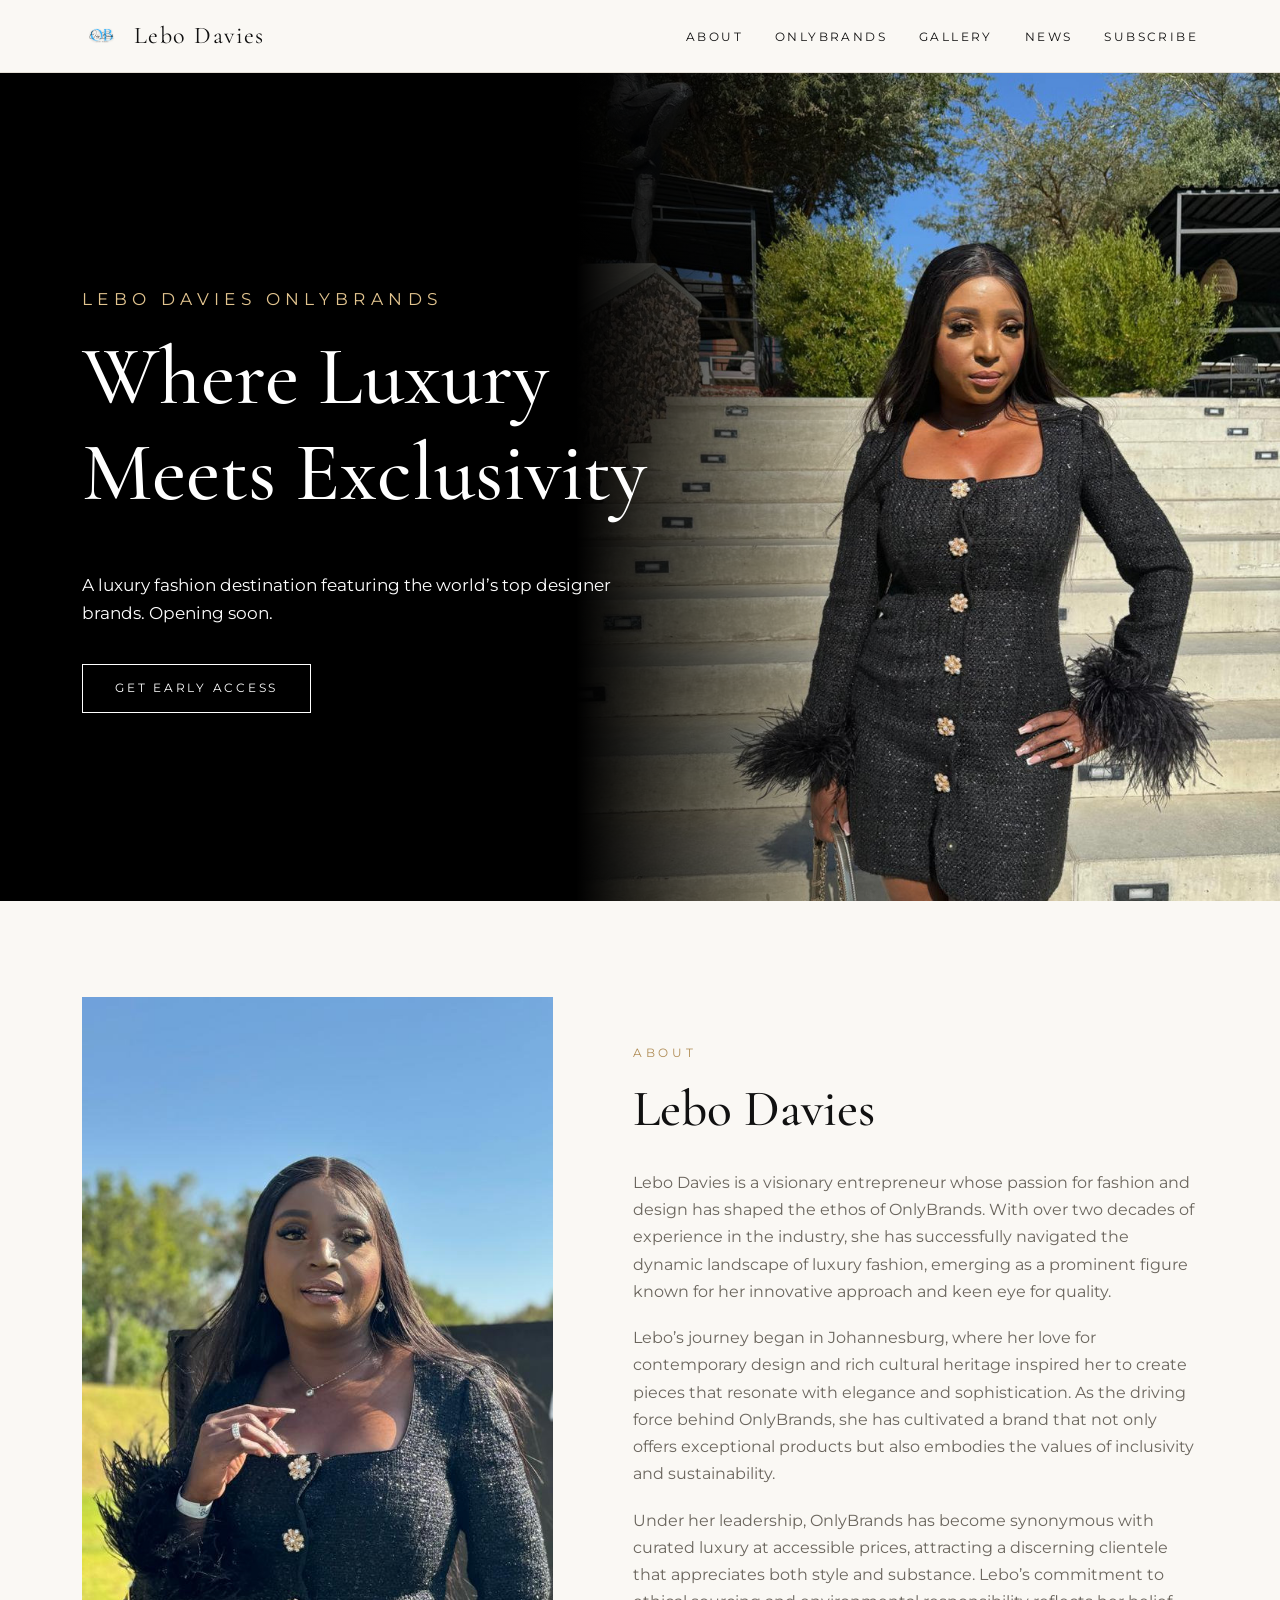
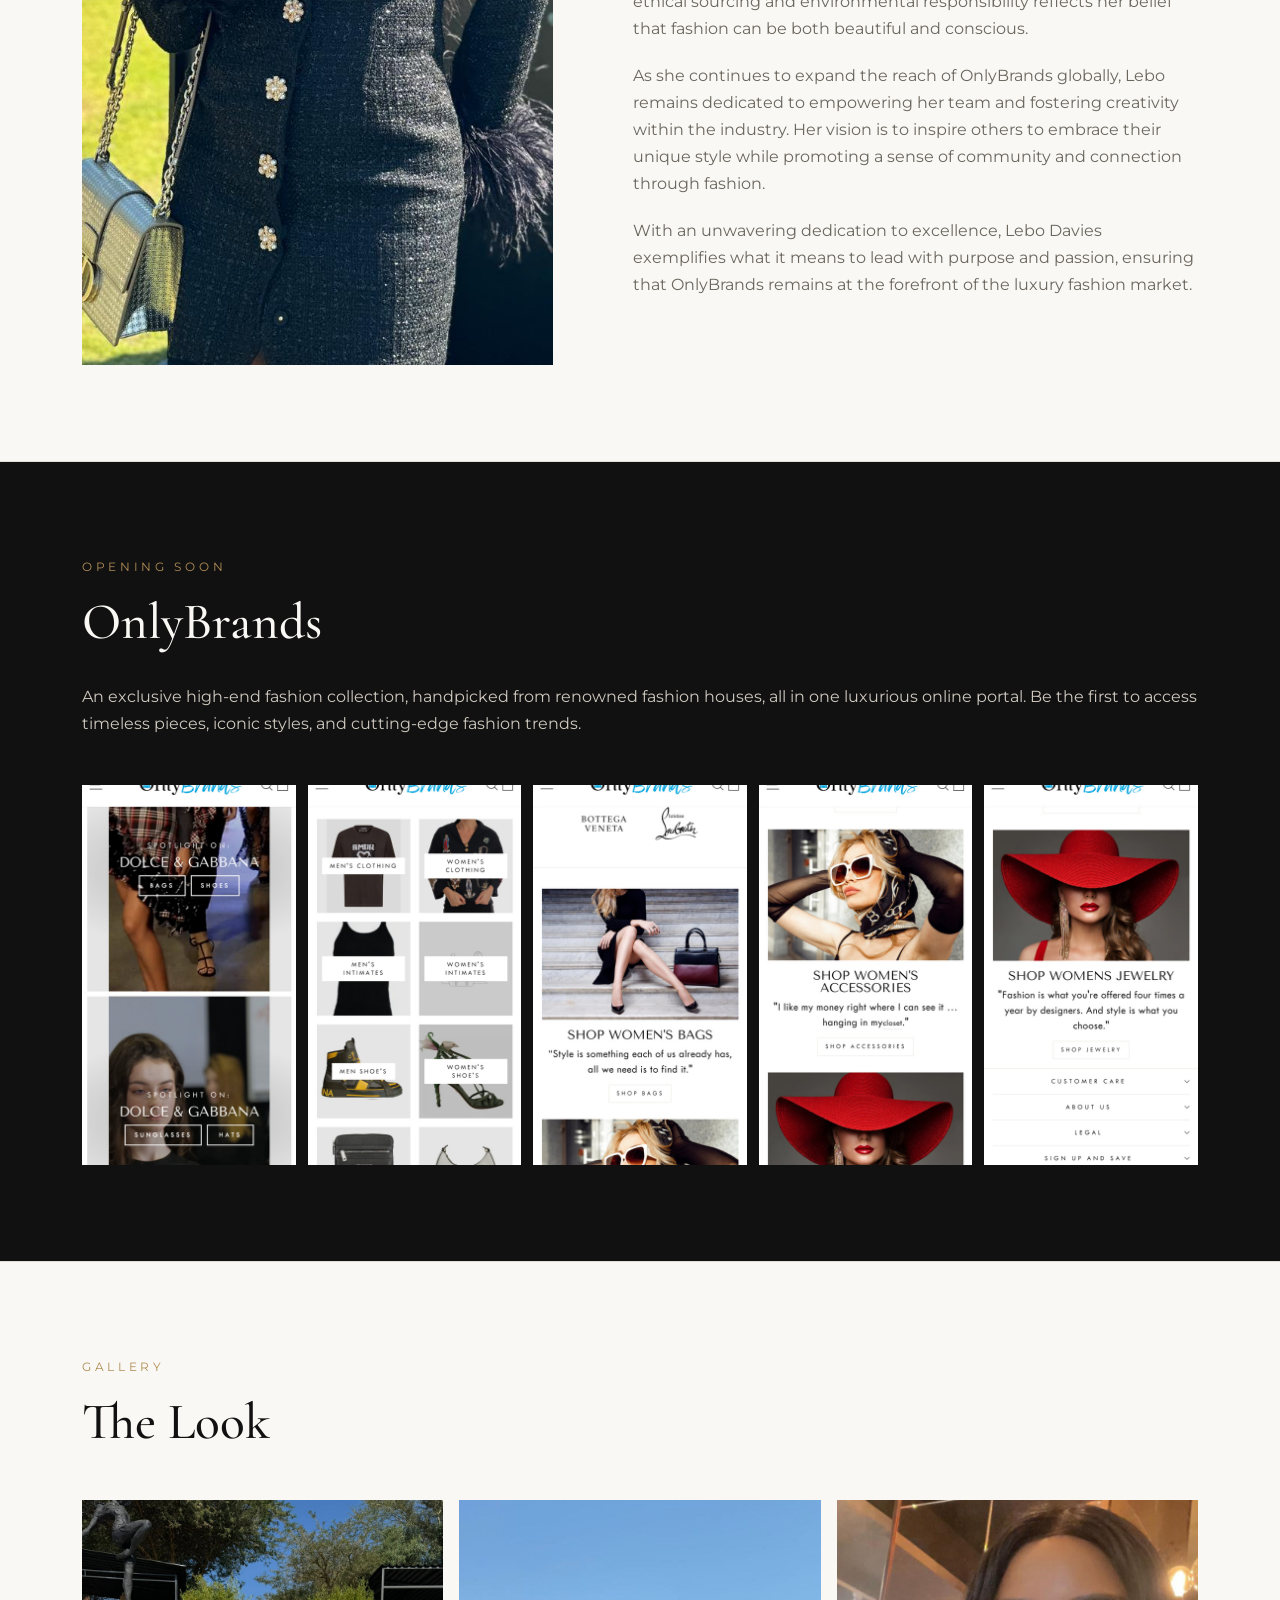
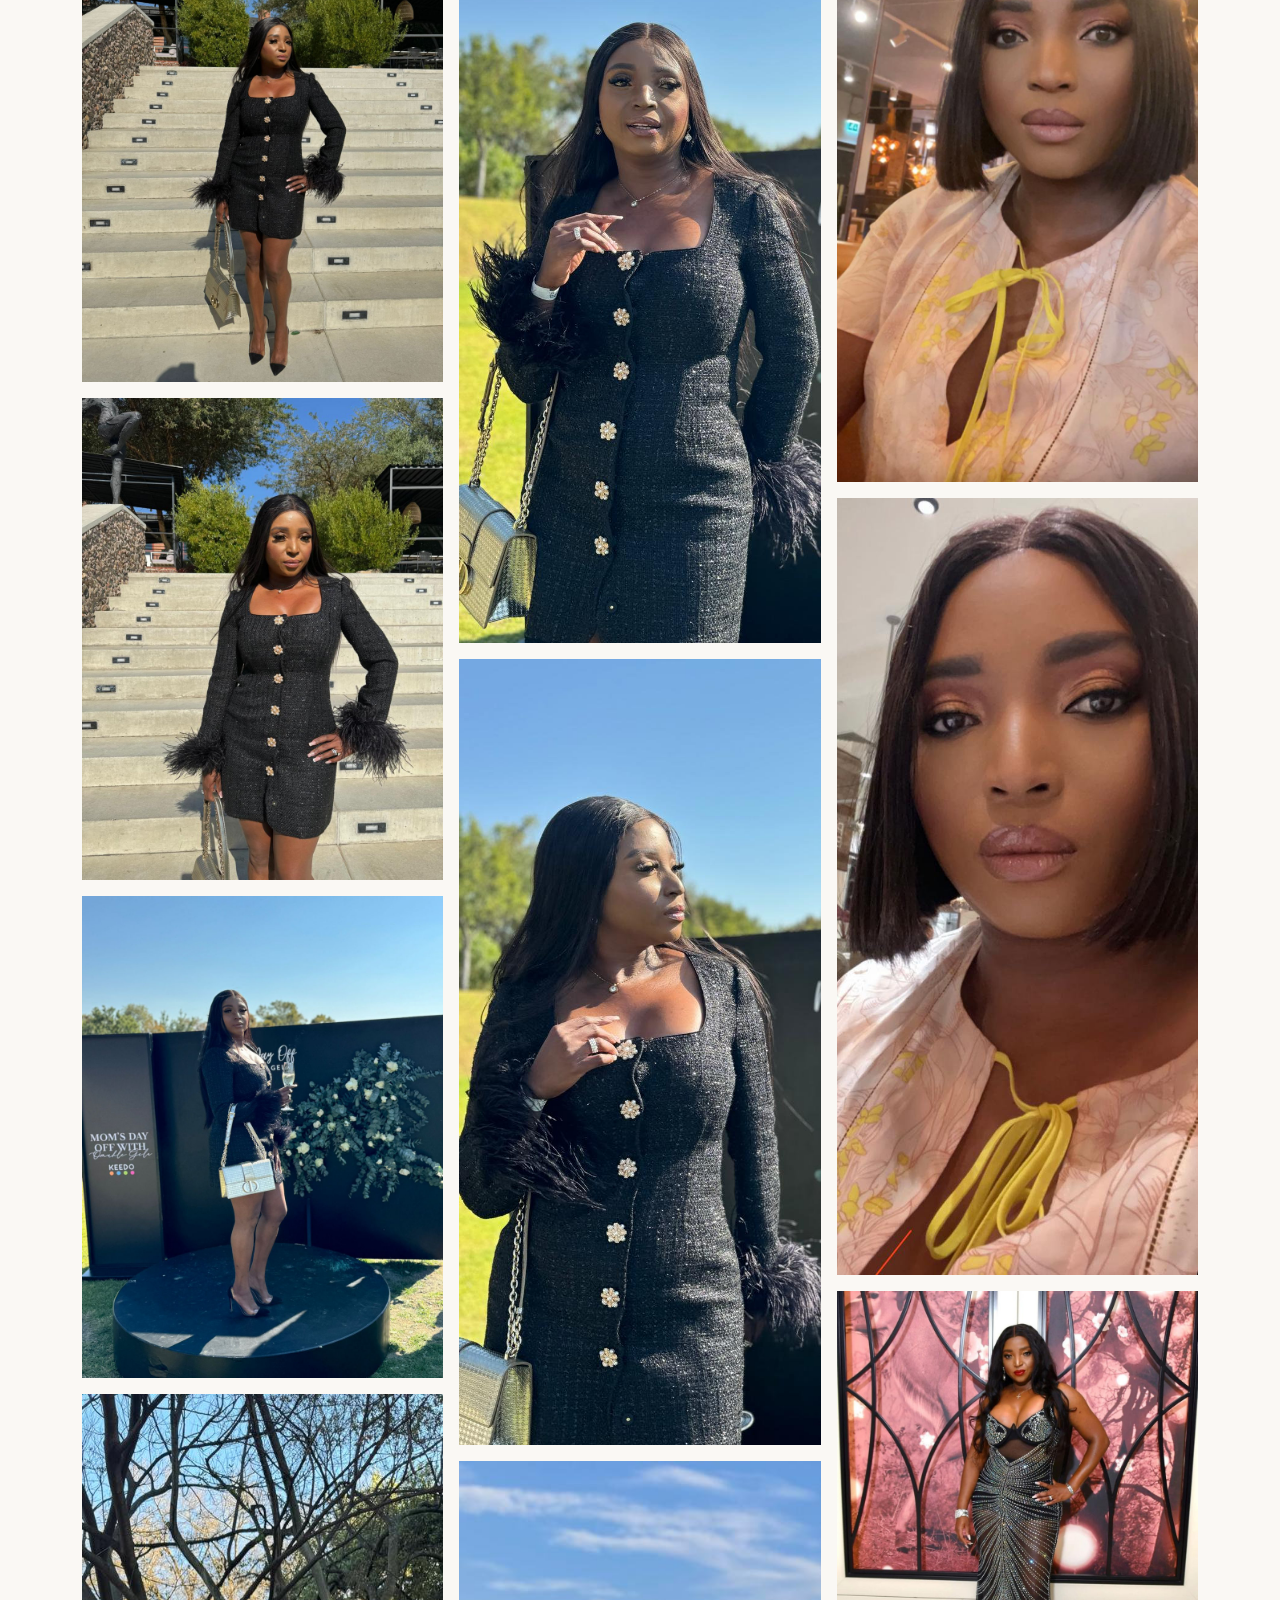
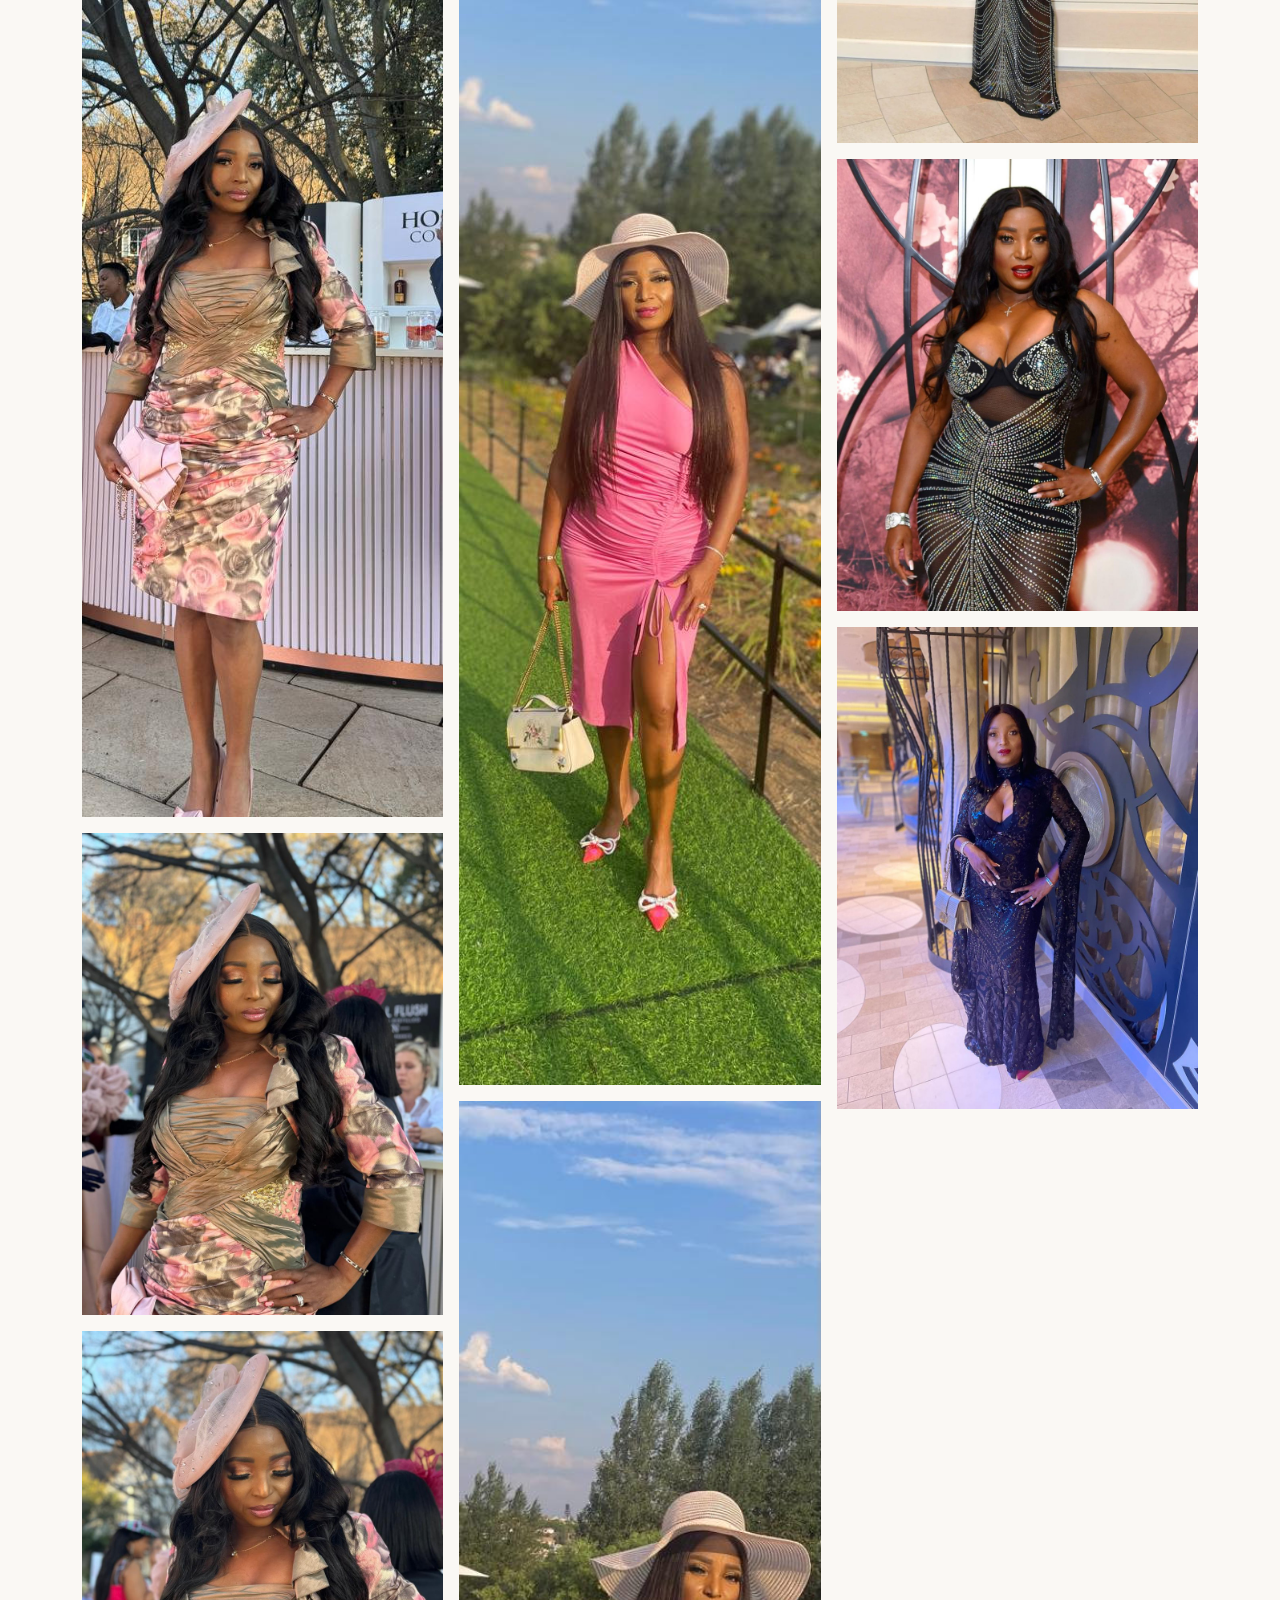
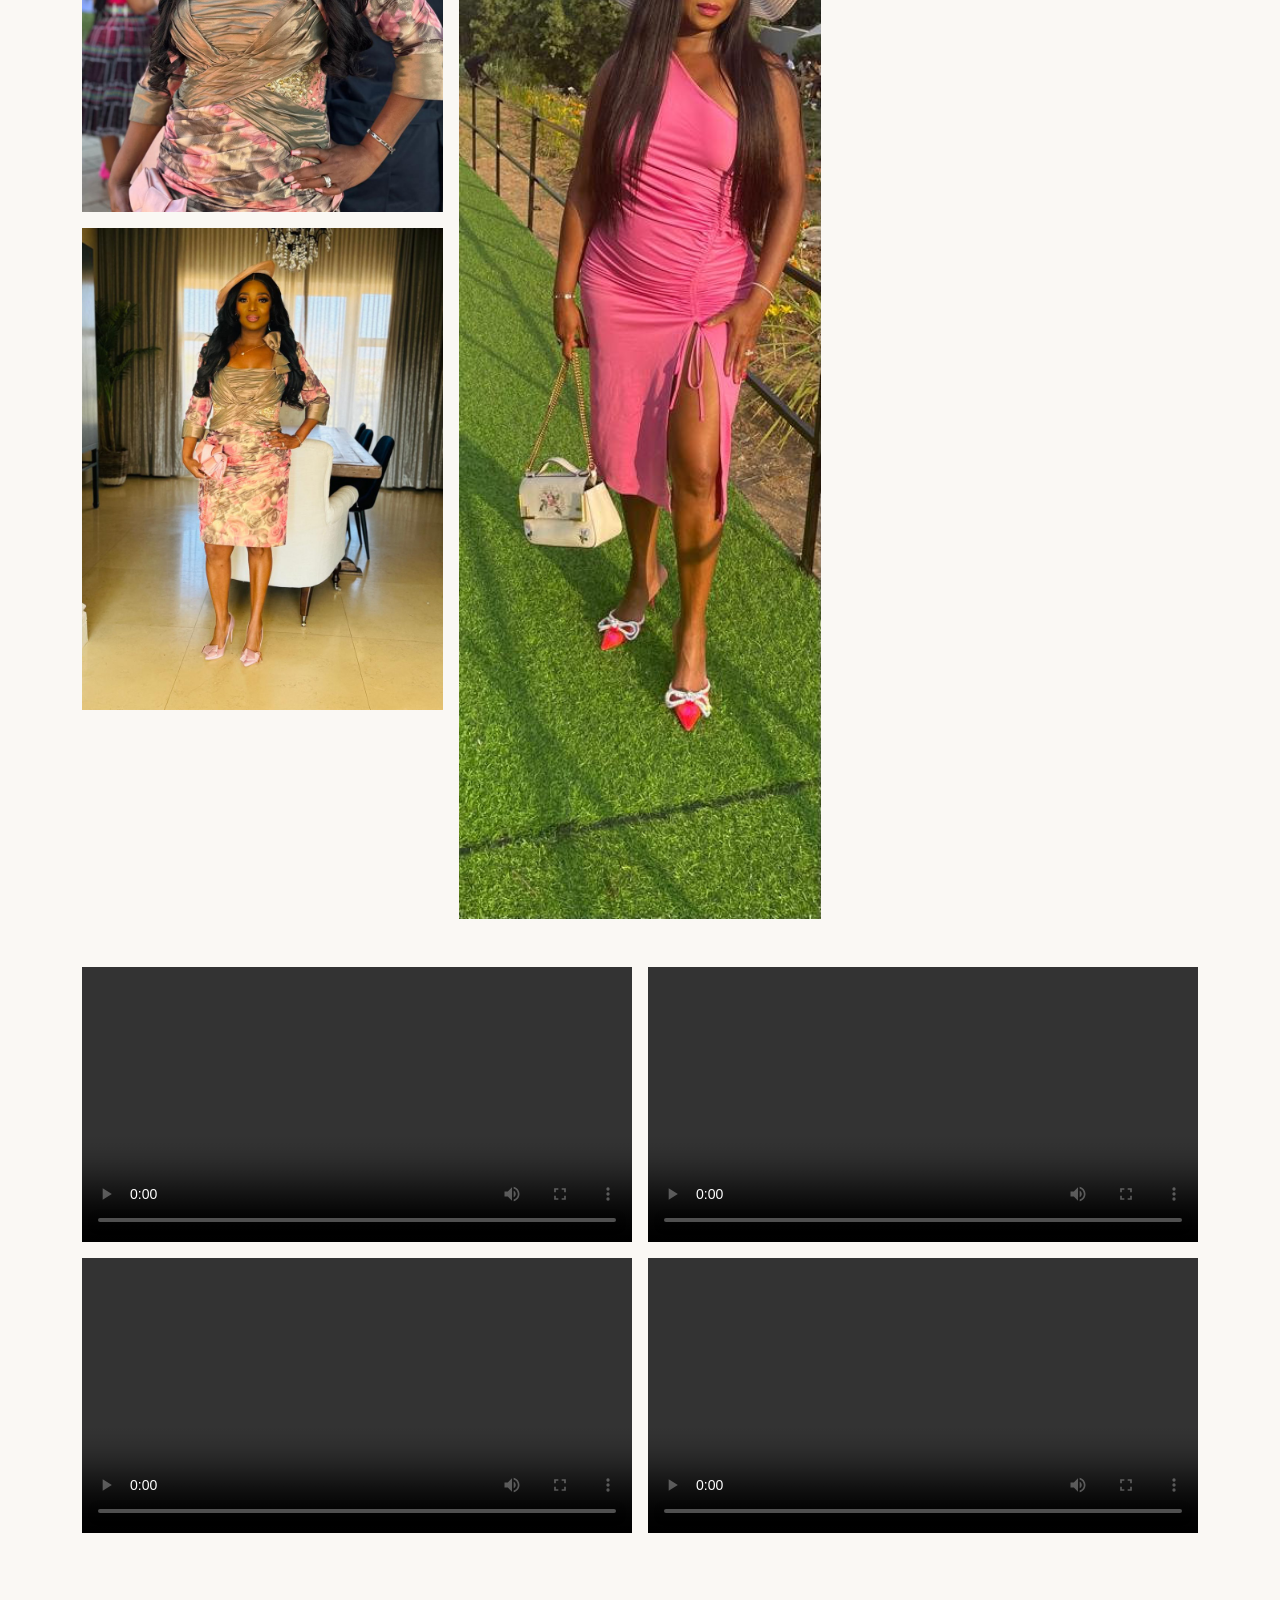
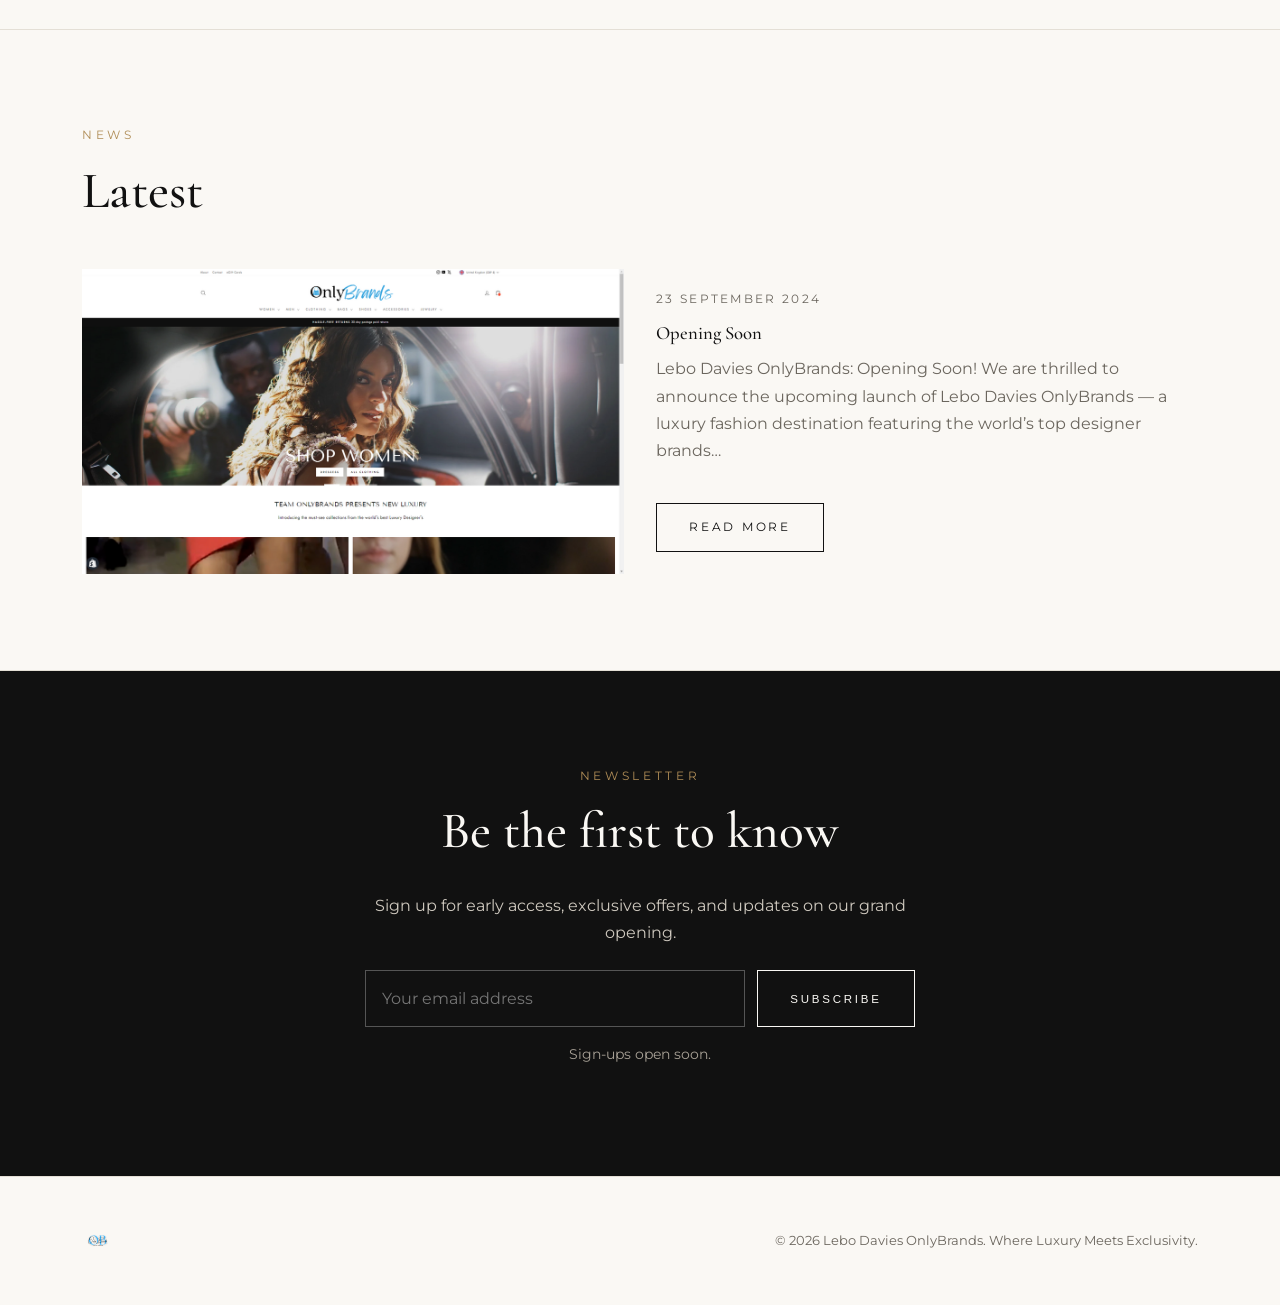
==== commit 9ad7ccaf: "Improve hero and About photos, drop duplicate gallery shots Hero now shows the full portrait beside " ====
--- a/index.html
+++ b/index.html
@@ -32,7 +32,7 @@
   </header>
 
   <main>
-    <section class="hero" style="background-image: url('assets/media/7c1e8f20bddb1702.jpg')">
+    <section class="hero" style="background-image: url('assets/media/7c4e23c767c3d966.jpg')">
       <div class="wrap">
         <p class="eyebrow">Lebo Davies OnlyBrands</p>
         <h1>Where Luxury Meets Exclusivity</h1>
@@ -43,7 +43,7 @@
 
     <section class="section" id="about">
       <div class="wrap split">
-        <img src="assets/media/c01a58194df47673.jpg" alt="Lebo Davies" loading="lazy">
+        <img src="assets/media/08e3d3323f2359cb.jpg" alt="Lebo Davies" loading="lazy">
         <div>
           <p class="eyebrow">About</p>
           <h2>Lebo Davies</h2>
@@ -81,11 +81,8 @@
         <h2>The Look</h2>
         <div class="gallery">
         <a href="assets/media/1696d99ed5a2db68.jpg"><img src="assets/media/2b788b3097b16973.jpg" alt="Lebo Davies" loading="lazy"></a>
-        <a href="assets/media/dea6ecacf34971b3.jpg"><img src="assets/media/6fc7fe451262caa1.jpg" alt="Lebo Davies" loading="lazy"></a>
         <a href="assets/media/d0d70ba44f6fdc28.jpg"><img src="assets/media/7c4e23c767c3d966.jpg" alt="Lebo Davies" loading="lazy"></a>
-        <a href="assets/media/b707e7d906595f19.jpg"><img src="assets/media/89c04bba1ff73b46.jpg" alt="Lebo Davies" loading="lazy"></a>
         <a href="assets/media/abc03cb3a8842671.jpg"><img src="assets/media/860f80a065399178.jpg" alt="Lebo Davies" loading="lazy"></a>
-        <a href="assets/media/e0cfe696d4fedf9f.jpg"><img src="assets/media/f784fd614974db51.jpg" alt="Lebo Davies" loading="lazy"></a>
         <a href="assets/media/41bfbffae9e4b8bd.jpg"><img src="assets/media/29d6905ec9c1c308.jpg" alt="Lebo Davies" loading="lazy"></a>
         <a href="assets/media/db231acc9747c20c.jpg"><img src="assets/media/f9295f17ad1fa757.jpg" alt="Lebo Davies" loading="lazy"></a>
         <a href="assets/media/c5e45e9bc63b2fee.jpg"><img src="assets/media/caf7bfccf74990d0.jpg" alt="Lebo Davies" loading="lazy"></a>
@@ -94,7 +91,6 @@
         <a href="assets/media/dda897c49bbc8f1e.jpg"><img src="assets/media/be88f2026831e259.jpg" alt="Lebo Davies" loading="lazy"></a>
         <a href="assets/media/dcd0b7245af1c7c3.jpg"><img src="assets/media/510217ae4f9f0cfb.jpg" alt="Lebo Davies" loading="lazy"></a>
         <a href="assets/media/2f6d2be7a7896bd0.jpg"><img src="assets/media/b7dcdac2274d8e7f.jpg" alt="Lebo Davies" loading="lazy"></a>
-        <a href="assets/media/97a9b03d570e5ec1.jpg"><img src="assets/media/57c477e4523e7807.jpg" alt="Lebo Davies" loading="lazy"></a>
         <a href="assets/media/b39d6fa9c071d718.jpg"><img src="assets/media/e02ed6569f779580.jpg" alt="Lebo Davies" loading="lazy"></a>
         <a href="assets/media/7fe7ea59ca5377d7.jpg"><img src="assets/media/8bc74838ab59d3cc.jpg" alt="Lebo Davies" loading="lazy"></a>
         <a href="assets/media/09b9fa5731d88f09.jpg"><img src="assets/media/f8dd81cc4b5efa66.jpg" alt="Lebo Davies" loading="lazy"></a>
@@ -102,10 +98,10 @@
         <a href="assets/media/6ae6826c34e227e9.jpg"><img src="assets/media/3e73e1d9857e210c.jpg" alt="Lebo Davies" loading="lazy"></a>
         </div>
         <div class="videos">
-        <video src="assets/media/d2476a37be157650.mp4" controls playsinline preload="metadata"></video>
-        <video src="assets/media/d4e9fe54c425d8ae.mp4" controls playsinline preload="metadata"></video>
-        <video src="assets/media/1587abf0e7955706.mp4" controls playsinline preload="metadata"></video>
-        <video src="assets/media/4c6c1174f046723a.mp4" controls playsinline preload="metadata"></video>
+        <video src="assets/media/d2476a37be157650.mp4#t=0.1" controls playsinline preload="metadata"></video>
+        <video src="assets/media/d4e9fe54c425d8ae.mp4#t=0.1" controls playsinline preload="metadata"></video>
+        <video src="assets/media/1587abf0e7955706.mp4#t=0.1" controls playsinline preload="metadata"></video>
+        <video src="assets/media/4c6c1174f046723a.mp4#t=0.1" controls playsinline preload="metadata"></video>
         </div>
       </div>
     </section>
--- a/assets/css/style.css
+++ b/assets/css/style.css
@@ -182,14 +182,34 @@
   display: flex;
   align-items: flex-end;
   color: #fff;
-  background: #000 center / cover no-repeat;
+  background: #000 center 15% / cover no-repeat;
 }
 
 .hero::after {
   content: "";
   position: absolute;
   inset: 0;
-  background: linear-gradient(180deg, rgba(0, 0, 0, 0.05) 30%, rgba(0, 0, 0, 0.7) 100%);
+  background: linear-gradient(180deg, rgba(0, 0, 0, 0.1) 25%, rgba(0, 0, 0, 0.8) 100%);
+}
+
+@media (min-width: 900px) {
+  .hero {
+    align-items: center;
+    background-position: right 15%;
+    background-size: 55% auto;
+  }
+
+  .hero::after {
+    background: linear-gradient(90deg, #000 45%, rgba(0, 0, 0, 0) 70%);
+  }
+
+  .hero h1 {
+    max-width: 8em;
+  }
+}
+
+.hero .eyebrow {
+  color: #e2c48f;
 }
 
 .hero .wrap {
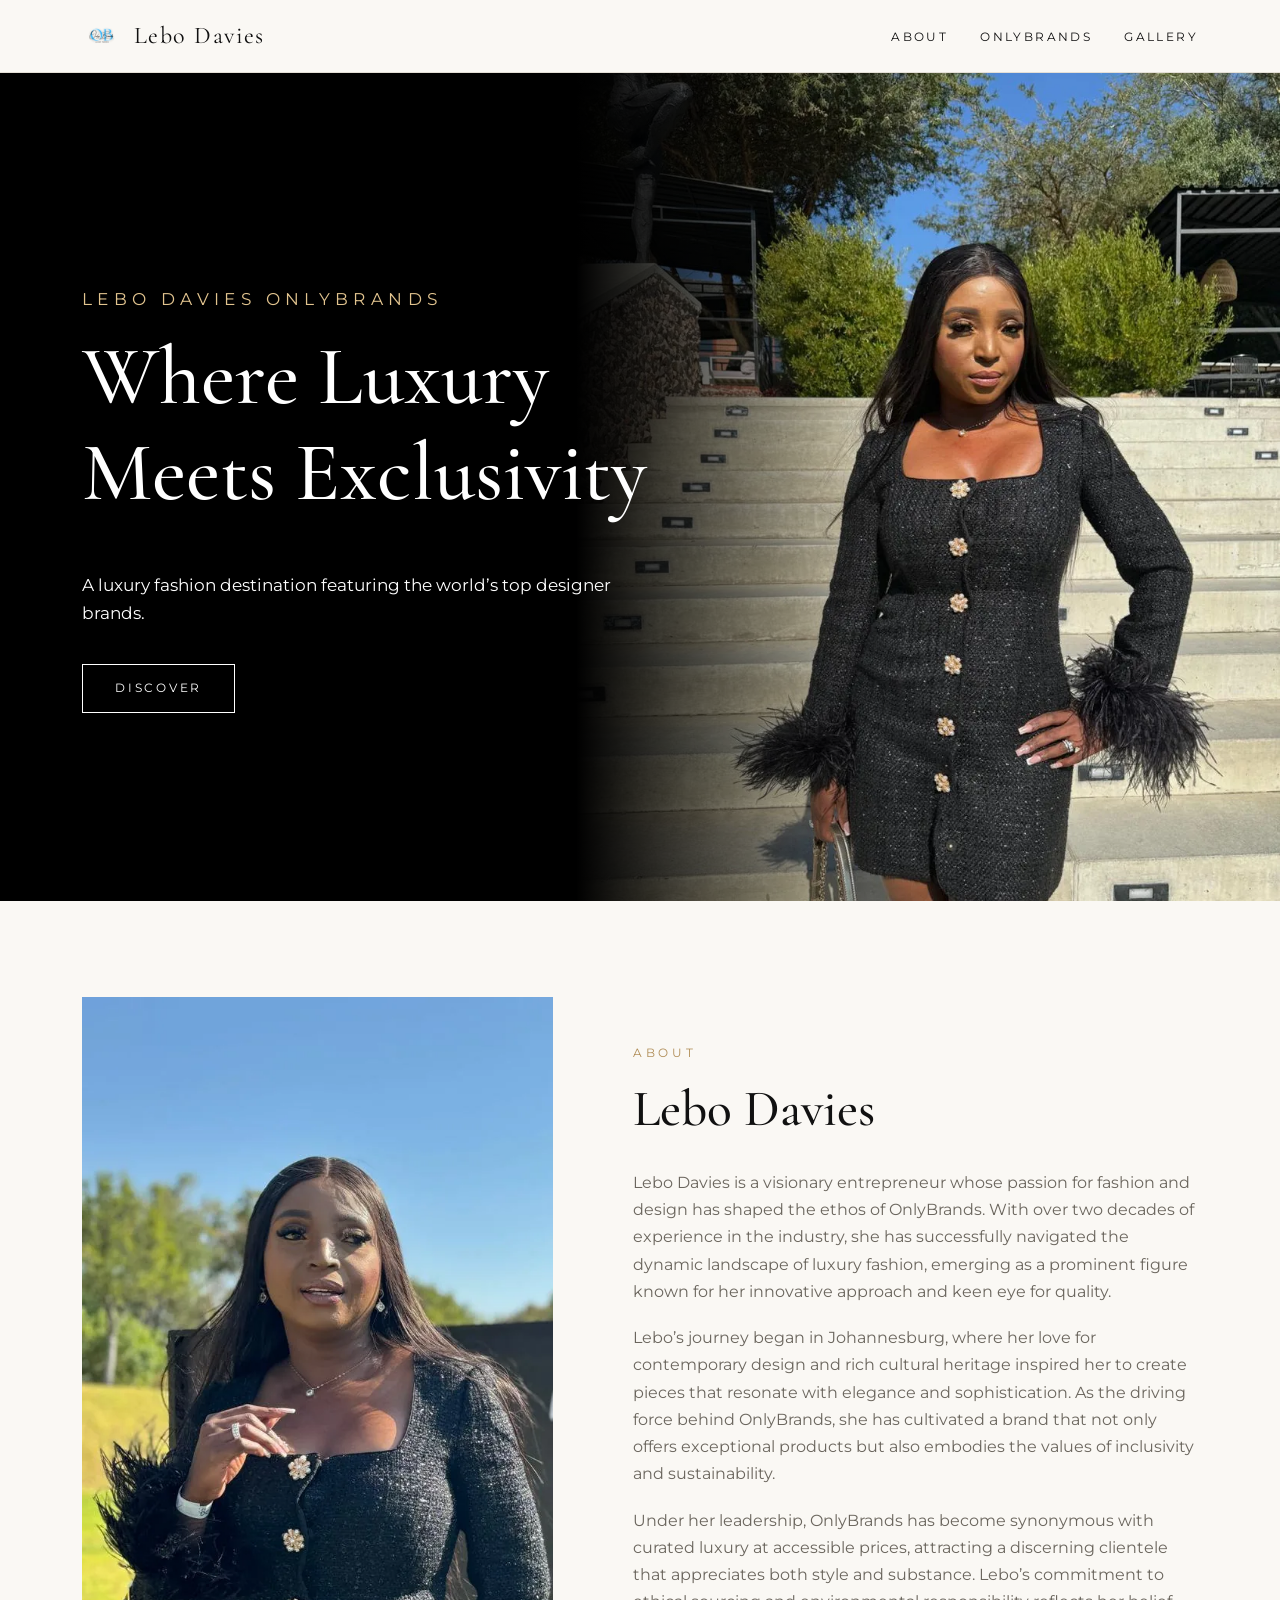
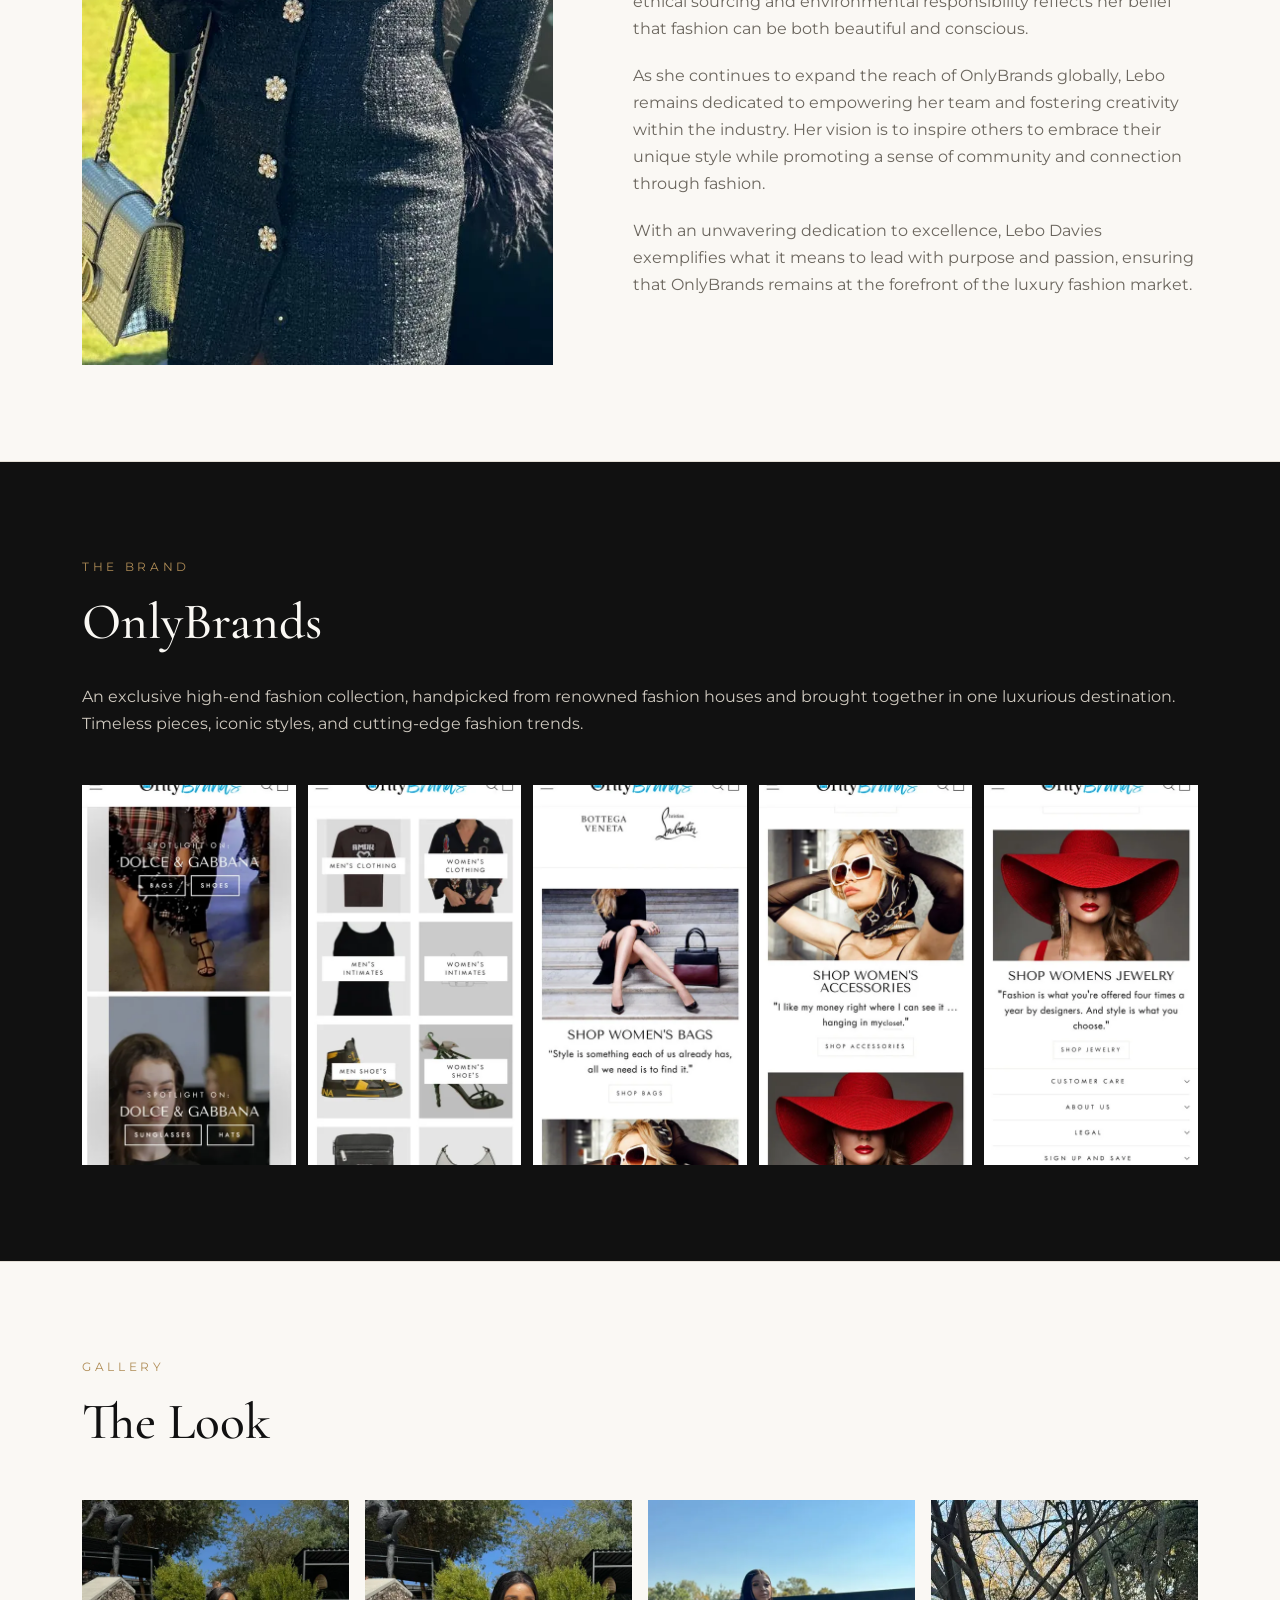
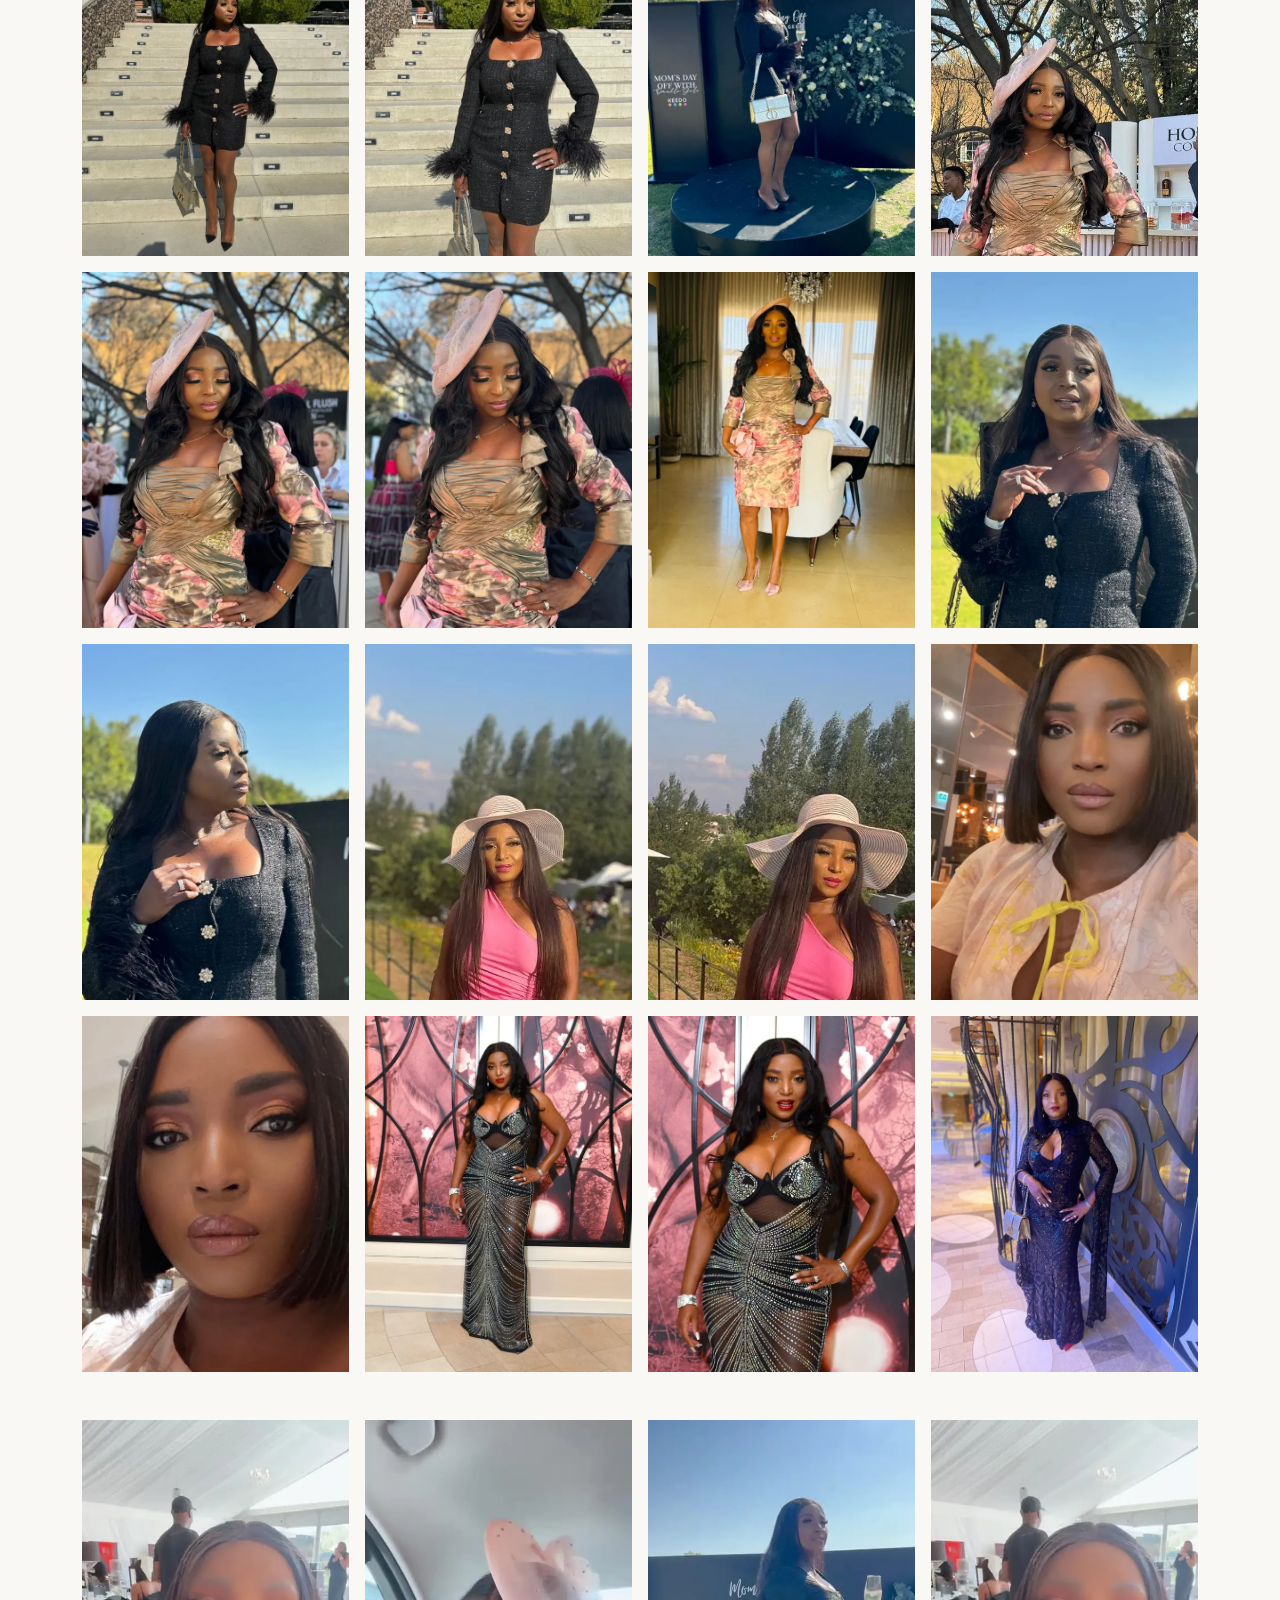
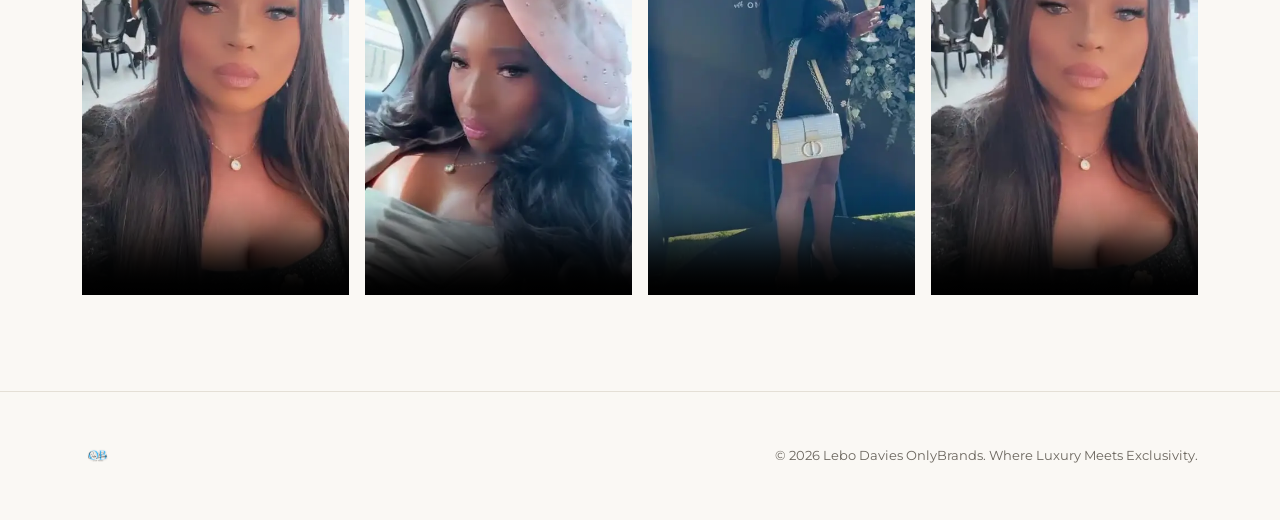
==== commit 29099f79: "Remove newsletter and opening-soon content; speed up and polish the site - Drop the newsletter form," ====
--- a/index.html
+++ b/index.html
@@ -4,46 +4,51 @@
   <meta charset="utf-8">
   <meta name="viewport" content="width=device-width, initial-scale=1">
   <title>Lebo Davies | OnlyBrands</title>
-  <meta name="description" content="Lebo Davies OnlyBrands — a luxury fashion destination featuring the world’s top designer brands. Opening soon.">
+  <meta name="description" content="Lebo Davies OnlyBrands: a luxury fashion destination featuring the world’s top designer brands, curated by Johannesburg entrepreneur Lebo Davies.">
+  <link rel="canonical" href="https://lebodavies.com/">
+  <meta property="og:type" content="website">
+  <meta property="og:url" content="https://lebodavies.com/">
   <meta property="og:title" content="Lebo Davies | OnlyBrands">
-  <meta property="og:description" content="Lebo Davies OnlyBrands — a luxury fashion destination featuring the world’s top designer brands. Opening soon.">
-  <meta property="og:image" content="assets/media/8f854c4b781ce8fc.png">
-  <link rel="icon" href="assets/media/3700d12afd85d690.png">
+  <meta property="og:description" content="Lebo Davies OnlyBrands: a luxury fashion destination featuring the world’s top designer brands, curated by Johannesburg entrepreneur Lebo Davies.">
+  <meta property="og:image" content="https://lebodavies.com/assets/img/share.jpg">
+  <meta name="twitter:card" content="summary_large_image">
+  <link rel="preload" as="image" href="/assets/img/hero.webp">
+  <script type="application/ld+json">{"@context": "https://schema.org", "@type": "Organization", "name": "Lebo Davies OnlyBrands", "url": "https://lebodavies.com/", "logo": "https://lebodavies.com/assets/img/apple-touch-icon.png", "image": "https://lebodavies.com/assets/img/share.jpg", "description": "Lebo Davies OnlyBrands: a luxury fashion destination featuring the world’s top designer brands, curated by Johannesburg entrepreneur Lebo Davies.", "founder": {"@type": "Person", "name": "Lebo Davies"}}</script>
+  <link rel="icon" href="/assets/img/favicon.png">
+  <link rel="apple-touch-icon" href="/assets/img/apple-touch-icon.png">
   <link rel="preconnect" href="https://fonts.googleapis.com">
   <link rel="preconnect" href="https://fonts.gstatic.com" crossorigin>
   <link rel="stylesheet" href="https://fonts.googleapis.com/css2?family=Cormorant+Garamond:wght@400;500&family=Montserrat:wght@400;500&display=swap">
-  <link rel="stylesheet" href="assets/css/style.css">
+  <link rel="stylesheet" href="/assets/css/style.css">
 </head>
 <body>
   <header class="site-header">
     <div class="wrap">
-      <a class="brand" href="index.html"><img src="assets/media/9169e3dd840018de.png" alt="">Lebo Davies</a>
+      <a class="brand" href="/"><img src="/assets/img/logo.png" width="40" height="40" alt="">Lebo Davies</a>
       <button class="nav-toggle" aria-expanded="false" aria-controls="site-nav">Menu</button>
       <nav class="site-nav" id="site-nav">
         <ul>
-          <li><a href="index.html#about">About</a></li>
-          <li><a href="index.html#onlybrands">OnlyBrands</a></li>
-          <li><a href="index.html#gallery">Gallery</a></li>
-          <li><a href="index.html#news">News</a></li>
-          <li><a href="index.html#subscribe">Subscribe</a></li>
+          <li><a href="/#about">About</a></li>
+          <li><a href="/#onlybrands">OnlyBrands</a></li>
+          <li><a href="/#gallery">Gallery</a></li>
         </ul>
       </nav>
     </div>
   </header>
 
   <main>
-    <section class="hero" style="background-image: url('assets/media/7c4e23c767c3d966.jpg')">
+    <section class="hero" style="background-image: url('/assets/img/hero.webp')">
       <div class="wrap">
         <p class="eyebrow">Lebo Davies OnlyBrands</p>
         <h1>Where Luxury Meets Exclusivity</h1>
-        <p>A luxury fashion destination featuring the world’s top designer brands. Opening soon.</p>
-        <a class="btn" href="#subscribe">Get early access</a>
+        <p>A luxury fashion destination featuring the world’s top designer brands.</p>
+        <a class="btn" href="#about">Discover</a>
       </div>
     </section>
 
     <section class="section" id="about">
       <div class="wrap split">
-        <img src="assets/media/08e3d3323f2359cb.jpg" alt="Lebo Davies" loading="lazy">
+        <img src="/assets/img/about.webp" width="623" height="1280" alt="Lebo Davies in a black tweed dress with feather cuffs" loading="lazy" decoding="async">
         <div>
           <p class="eyebrow">About</p>
           <h2>Lebo Davies</h2>
@@ -60,17 +65,17 @@
 
     <section class="section section-dark" id="onlybrands">
       <div class="wrap">
-        <p class="eyebrow">Opening soon</p>
+        <p class="eyebrow">The brand</p>
         <h2>OnlyBrands</h2>
         <div class="prose">
-          <p>An exclusive high-end fashion collection, handpicked from renowned fashion houses, all in one luxurious online portal. Be the first to access timeless pieces, iconic styles, and cutting-edge fashion trends.</p>
+          <p>An exclusive high-end fashion collection, handpicked from renowned fashion houses and brought together in one luxurious destination. Timeless pieces, iconic styles, and cutting-edge fashion trends.</p>
         </div>
         <div class="strip">
-        <img src="assets/media/b35334ebfca7fad6.jpg" alt="OnlyBrands" loading="lazy">
-        <img src="assets/media/d847f921017bc8a9.jpg" alt="OnlyBrands" loading="lazy">
-        <img src="assets/media/2b5452b2fc1734ab.jpg" alt="OnlyBrands" loading="lazy">
-        <img src="assets/media/8b37b9344b01e318.jpg" alt="OnlyBrands" loading="lazy">
-        <img src="assets/media/5566a7d2db58a99d.jpg" alt="OnlyBrands" loading="lazy">
+          <img src="assets/img/onlybrands-1.webp" width="432" height="768" alt="OnlyBrands app showing Dolce & Gabbana" loading="lazy" decoding="async">
+          <img src="assets/img/onlybrands-2.webp" width="432" height="768" alt="OnlyBrands app showing women's clothing categories" loading="lazy" decoding="async">
+          <img src="assets/img/onlybrands-3.webp" width="432" height="768" alt="OnlyBrands app showing women's bags" loading="lazy" decoding="async">
+          <img src="assets/img/onlybrands-4.webp" width="432" height="768" alt="OnlyBrands app showing women's accessories" loading="lazy" decoding="async">
+          <img src="assets/img/onlybrands-5.webp" width="432" height="768" alt="OnlyBrands app showing women's jewellery" loading="lazy" decoding="async">
         </div>
       </div>
     </section>
@@ -80,70 +85,36 @@
         <p class="eyebrow">Gallery</p>
         <h2>The Look</h2>
         <div class="gallery">
-        <a href="assets/media/1696d99ed5a2db68.jpg"><img src="assets/media/2b788b3097b16973.jpg" alt="Lebo Davies" loading="lazy"></a>
-        <a href="assets/media/d0d70ba44f6fdc28.jpg"><img src="assets/media/7c4e23c767c3d966.jpg" alt="Lebo Davies" loading="lazy"></a>
-        <a href="assets/media/abc03cb3a8842671.jpg"><img src="assets/media/860f80a065399178.jpg" alt="Lebo Davies" loading="lazy"></a>
-        <a href="assets/media/41bfbffae9e4b8bd.jpg"><img src="assets/media/29d6905ec9c1c308.jpg" alt="Lebo Davies" loading="lazy"></a>
-        <a href="assets/media/db231acc9747c20c.jpg"><img src="assets/media/f9295f17ad1fa757.jpg" alt="Lebo Davies" loading="lazy"></a>
-        <a href="assets/media/c5e45e9bc63b2fee.jpg"><img src="assets/media/caf7bfccf74990d0.jpg" alt="Lebo Davies" loading="lazy"></a>
-        <a href="assets/media/b0fb2e7e849d6a69.jpg"><img src="assets/media/17edacef178ed396.jpg" alt="Lebo Davies" loading="lazy"></a>
-        <a href="assets/media/03670acb188c29ec.jpg"><img src="assets/media/08e3d3323f2359cb.jpg" alt="Lebo Davies" loading="lazy"></a>
-        <a href="assets/media/dda897c49bbc8f1e.jpg"><img src="assets/media/be88f2026831e259.jpg" alt="Lebo Davies" loading="lazy"></a>
-        <a href="assets/media/dcd0b7245af1c7c3.jpg"><img src="assets/media/510217ae4f9f0cfb.jpg" alt="Lebo Davies" loading="lazy"></a>
-        <a href="assets/media/2f6d2be7a7896bd0.jpg"><img src="assets/media/b7dcdac2274d8e7f.jpg" alt="Lebo Davies" loading="lazy"></a>
-        <a href="assets/media/b39d6fa9c071d718.jpg"><img src="assets/media/e02ed6569f779580.jpg" alt="Lebo Davies" loading="lazy"></a>
-        <a href="assets/media/7fe7ea59ca5377d7.jpg"><img src="assets/media/8bc74838ab59d3cc.jpg" alt="Lebo Davies" loading="lazy"></a>
-        <a href="assets/media/09b9fa5731d88f09.jpg"><img src="assets/media/f8dd81cc4b5efa66.jpg" alt="Lebo Davies" loading="lazy"></a>
-        <a href="assets/media/c19eb603a5bb25d9.jpg"><img src="assets/media/02d488773a9f602c.jpg" alt="Lebo Davies" loading="lazy"></a>
-        <a href="assets/media/6ae6826c34e227e9.jpg"><img src="assets/media/3e73e1d9857e210c.jpg" alt="Lebo Davies" loading="lazy"></a>
+          <a href="assets/img/gallery-01-large.webp"><img src="assets/img/gallery-01.webp" width="600" height="800" alt="Lebo Davies in a black tweed mini dress with feather cuffs on outdoor steps" loading="lazy" decoding="async"></a>
+          <a href="assets/img/gallery-02-large.webp"><img src="assets/img/gallery-02.webp" width="600" height="800" alt="Lebo Davies in a black tweed dress with jewelled buttons, posing on outdoor steps" loading="lazy" decoding="async"></a>
+          <a href="assets/img/gallery-03-large.webp"><img src="assets/img/gallery-03.webp" width="600" height="800" alt="Lebo Davies in a black dress at an outdoor event" loading="lazy" decoding="async"></a>
+          <a href="assets/img/gallery-04-large.webp"><img src="assets/img/gallery-04.webp" width="452" height="1280" alt="Lebo Davies in a floral dress and pink fascinator at a race day" loading="lazy" decoding="async"></a>
+          <a href="assets/img/gallery-05-large.webp"><img src="assets/img/gallery-05.webp" width="600" height="800" alt="Portrait of Lebo Davies in a floral dress and pink fascinator" loading="lazy" decoding="async"></a>
+          <a href="assets/img/gallery-06-large.webp"><img src="assets/img/gallery-06.webp" width="600" height="800" alt="Lebo Davies in a floral dress and fascinator, hand on hip" loading="lazy" decoding="async"></a>
+          <a href="assets/img/gallery-07-large.webp"><img src="assets/img/gallery-07.webp" width="600" height="800" alt="Lebo Davies in a floral dress indoors" loading="lazy" decoding="async"></a>
+          <a href="assets/img/gallery-08-large.webp"><img src="assets/img/gallery-08.webp" width="600" height="1233" alt="Lebo Davies in a black tweed dress with feather cuffs" loading="lazy" decoding="async"></a>
+          <a href="assets/img/gallery-09-large.webp"><img src="assets/img/gallery-09.webp" width="588" height="1280" alt="Lebo Davies in a black tweed dress, looking away" loading="lazy" decoding="async"></a>
+          <a href="assets/img/gallery-10-large.webp"><img src="assets/img/gallery-10.webp" width="378" height="1280" alt="Lebo Davies in a pink ruched dress and wide-brim hat on a lawn" loading="lazy" decoding="async"></a>
+          <a href="assets/img/gallery-11-large.webp"><img src="assets/img/gallery-11.webp" width="326" height="1280" alt="Lebo Davies in a pink dress and sun hat, full length" loading="lazy" decoding="async"></a>
+          <a href="assets/img/gallery-12-large.webp"><img src="assets/img/gallery-12.webp" width="600" height="966" alt="Close-up portrait of Lebo Davies with a sleek bob" loading="lazy" decoding="async"></a>
+          <a href="assets/img/gallery-13-large.webp"><img src="assets/img/gallery-13.webp" width="595" height="1280" alt="Close-up of Lebo Davies in a blush top" loading="lazy" decoding="async"></a>
+          <a href="assets/img/gallery-14-large.webp"><img src="assets/img/gallery-14.webp" width="600" height="751" alt="Lebo Davies in an embellished sheer gown" loading="lazy" decoding="async"></a>
+          <a href="assets/img/gallery-15-large.webp"><img src="assets/img/gallery-15.webp" width="600" height="751" alt="Lebo Davies in an embellished gown, hand on hip" loading="lazy" decoding="async"></a>
+          <a href="assets/img/gallery-16-large.webp"><img src="assets/img/gallery-16.webp" width="600" height="800" alt="Lebo Davies in a navy sequinned gown with long sleeves" loading="lazy" decoding="async"></a>
         </div>
         <div class="videos">
-        <video src="assets/media/d2476a37be157650.mp4#t=0.1" controls playsinline preload="metadata"></video>
-        <video src="assets/media/d4e9fe54c425d8ae.mp4#t=0.1" controls playsinline preload="metadata"></video>
-        <video src="assets/media/1587abf0e7955706.mp4#t=0.1" controls playsinline preload="metadata"></video>
-        <video src="assets/media/4c6c1174f046723a.mp4#t=0.1" controls playsinline preload="metadata"></video>
+          <video src="assets/video/video-1.mp4" poster="assets/img/video-1-poster.webp" controls playsinline preload="none" aria-label="Video of Lebo Davies"></video>
+          <video src="assets/video/video-2.mp4" poster="assets/img/video-2-poster.webp" controls playsinline preload="none" aria-label="Video of Lebo Davies"></video>
+          <video src="assets/video/video-3.mp4" poster="assets/img/video-3-poster.webp" controls playsinline preload="none" aria-label="Video of Lebo Davies"></video>
+          <video src="assets/video/video-4.mp4" poster="assets/img/video-4-poster.webp" controls playsinline preload="none" aria-label="Video of Lebo Davies"></video>
         </div>
-      </div>
-    </section>
-
-    <section class="section" id="news">
-      <div class="wrap">
-        <p class="eyebrow">News</p>
-        <h2>Latest</h2>
-        <a class="post-card" href="news/opening-soon.html">
-          <img src="assets/media/8f854c4b781ce8fc.png" alt="OnlyBrands" loading="lazy">
-          <div>
-            <time datetime="2024-09-23">23 September 2024</time>
-            <h3>Opening Soon</h3>
-            <div class="prose">
-              <p>Lebo Davies OnlyBrands: Opening Soon! We are thrilled to announce the upcoming launch of Lebo Davies OnlyBrands — a luxury fashion destination featuring the world’s top designer brands…</p>
-            </div>
-            <span class="btn">Read more</span>
-          </div>
-        </a>
-      </div>
-    </section>
-
-    <section class="section section-dark signup" id="subscribe">
-      <div class="wrap">
-        <p class="eyebrow">Newsletter</p>
-        <h2>Be the first to know</h2>
-        <div class="prose">
-          <p>Sign up for early access, exclusive offers, and updates on our grand opening.</p>
-        </div>
-        <!-- To collect sign-ups, create a free form at https://formspree.io and replace YOUR_FORM_ID below. -->
-        <form action="https://formspree.io/f/YOUR_FORM_ID" method="POST">
-          <input type="email" name="email" placeholder="Your email address" required aria-label="Email address">
-          <button class="btn" type="submit">Subscribe</button>
-        </form>
-        <p class="form-note" hidden>Sign-ups open soon.</p>
       </div>
     </section>
   </main>
 
   <footer class="site-footer">
     <div class="wrap">
-      <img src="assets/media/9169e3dd840018de.png" alt="OnlyBrands">
+      <img src="/assets/img/logo.png" width="32" height="32" alt="OnlyBrands">
       <span>&copy; <span data-year></span> Lebo Davies OnlyBrands. Where Luxury Meets Exclusivity.</span>
     </div>
   </footer>
@@ -153,6 +124,6 @@
     <img alt="">
   </div>
 
-  <script src="assets/js/main.js"></script>
+  <script src="/assets/js/main.js"></script>
 </body>
 </html>
--- a/assets/css/style.css
+++ b/assets/css/style.css
@@ -322,37 +322,35 @@
 /* Gallery */
 
 .gallery {
-  columns: 2;
-  column-gap: 12px;
+  display: grid;
+  grid-template-columns: repeat(2, 1fr);
+  gap: 12px;
   margin-top: 48px;
 }
 
 @media (min-width: 900px) {
   .gallery {
-    columns: 3;
-    column-gap: 16px;
+    grid-template-columns: repeat(4, 1fr);
+    gap: 16px;
   }
 }
 
 .gallery a {
   display: block;
-  margin-bottom: 12px;
-  break-inside: avoid;
-}
-
-@media (min-width: 900px) {
-  .gallery a {
-    margin-bottom: 16px;
-  }
+  overflow: hidden;
 }
 
 .gallery img {
   width: 100%;
-  transition: opacity 0.2s;
+  height: 100%;
+  aspect-ratio: 3 / 4;
+  object-fit: cover;
+  object-position: center 20%;
+  transition: transform 0.4s;
 }
 
 .gallery a:hover img {
-  opacity: 0.85;
+  transform: scale(1.04);
 }
 
 .videos {
@@ -367,84 +365,28 @@
   }
 }
 
+@media (min-width: 900px) {
+  .videos {
+    grid-template-columns: repeat(4, 1fr);
+  }
+}
+
 .videos video {
   width: 100%;
+  aspect-ratio: 9 / 16;
+  object-fit: cover;
   background: #000;
 }
 
-/* News */
-
-.post-card {
-  display: grid;
-  gap: 32px;
-  margin-top: 48px;
-  text-decoration: none;
-}
-
-@media (min-width: 900px) {
-  .post-card {
-    grid-template-columns: 1fr 1fr;
-    align-items: center;
-  }
-}
-
-.post-card time,
-.post time {
-  display: block;
-  font-size: 0.72rem;
-  letter-spacing: 0.2em;
-  text-transform: uppercase;
+/* 404 */
+
+.not-found {
+  min-height: 60vh;
+  text-align: center;
+}
+
+.not-found p {
   color: var(--muted);
-  margin-bottom: 0.8rem;
-}
-
-.post {
-  max-width: 720px;
-  margin: 0 auto;
-}
-
-.post img {
-  width: 100%;
-  margin: 32px 0;
-}
-
-/* Newsletter */
-
-.signup {
-  text-align: center;
-}
-
-.signup .prose {
-  max-width: 560px;
-  margin: 0 auto;
-}
-
-.signup form {
-  display: flex;
-  flex-wrap: wrap;
-  justify-content: center;
-  gap: 12px;
-  margin-top: 24px;
-}
-
-.signup input[type="email"] {
-  flex: 1 1 260px;
-  max-width: 380px;
-  padding: 14px 16px;
-  border: 1px solid #555;
-  background: transparent;
-  color: inherit;
-  font: inherit;
-}
-
-.signup .btn {
-  margin-top: 0;
-}
-
-.form-note {
-  font-size: 0.85rem;
-  color: #a8a196;
-  margin-top: 16px;
 }
 
 /* Lightbox */
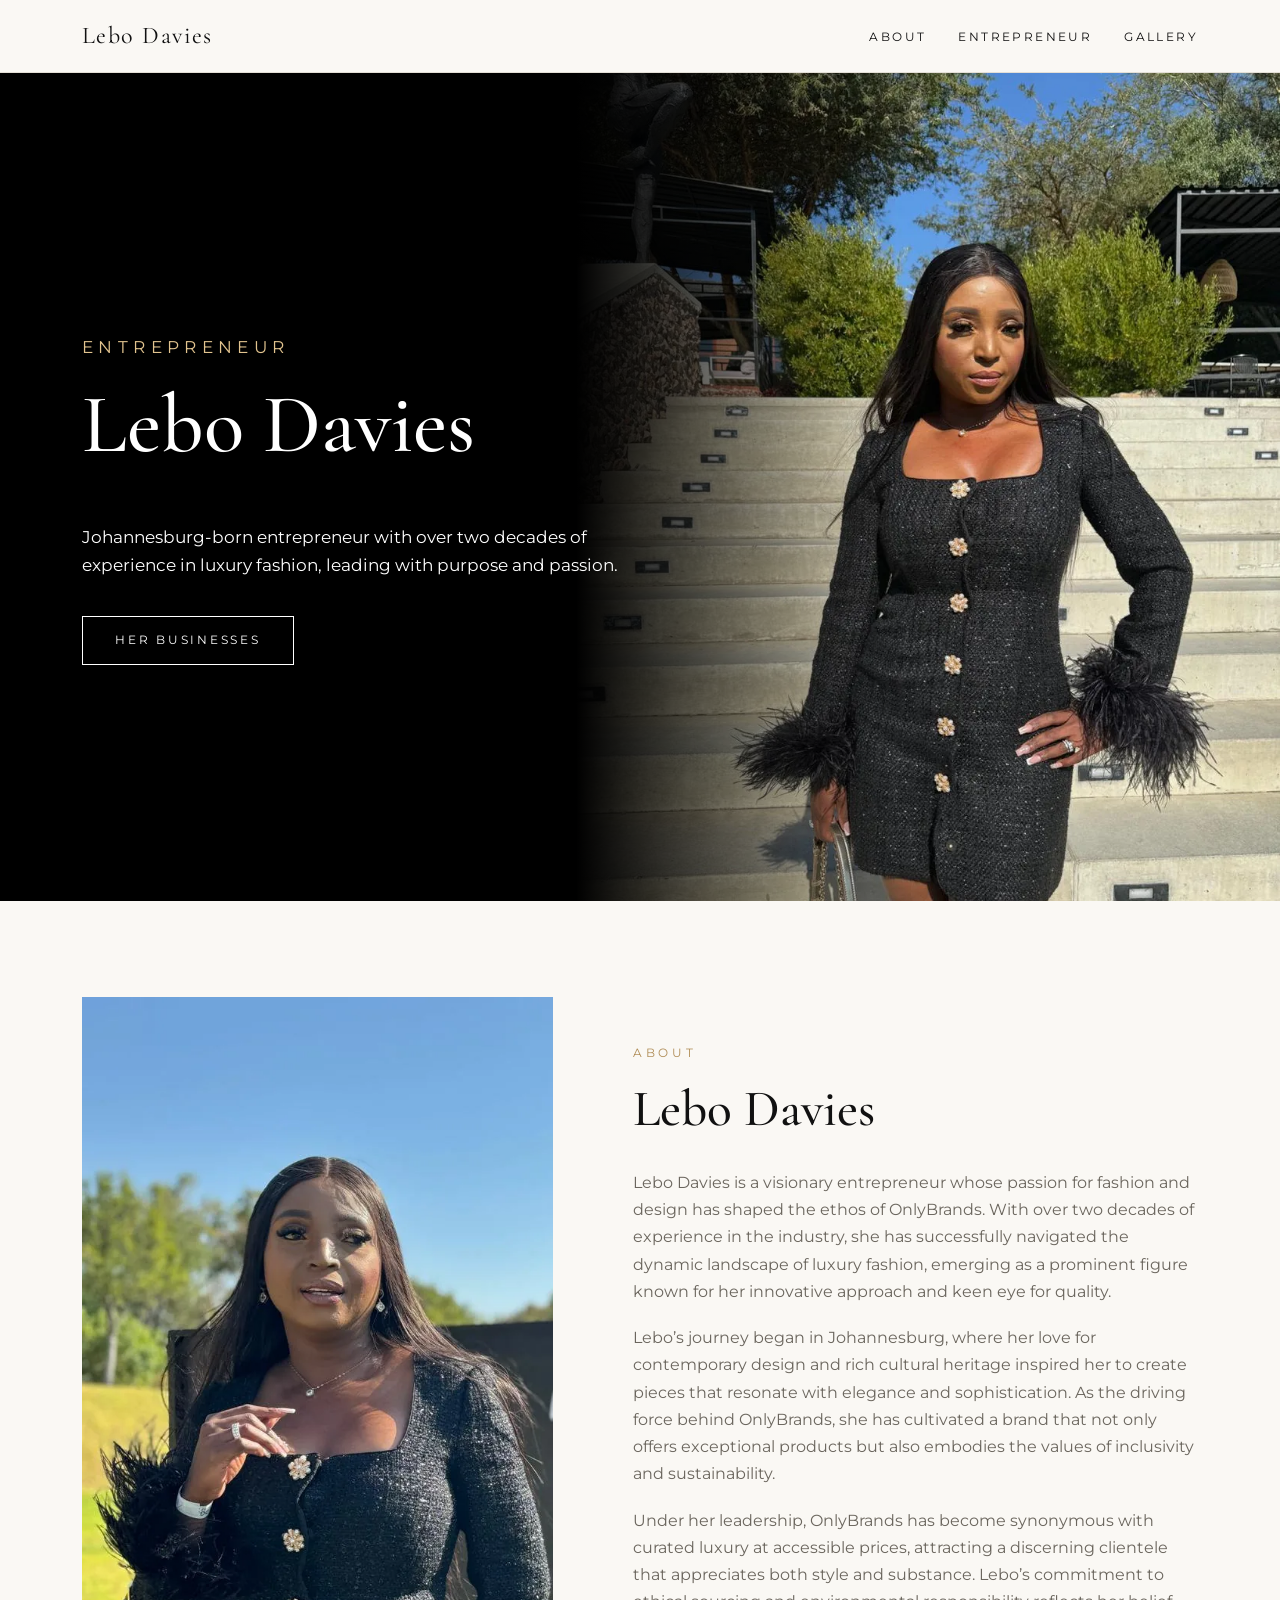
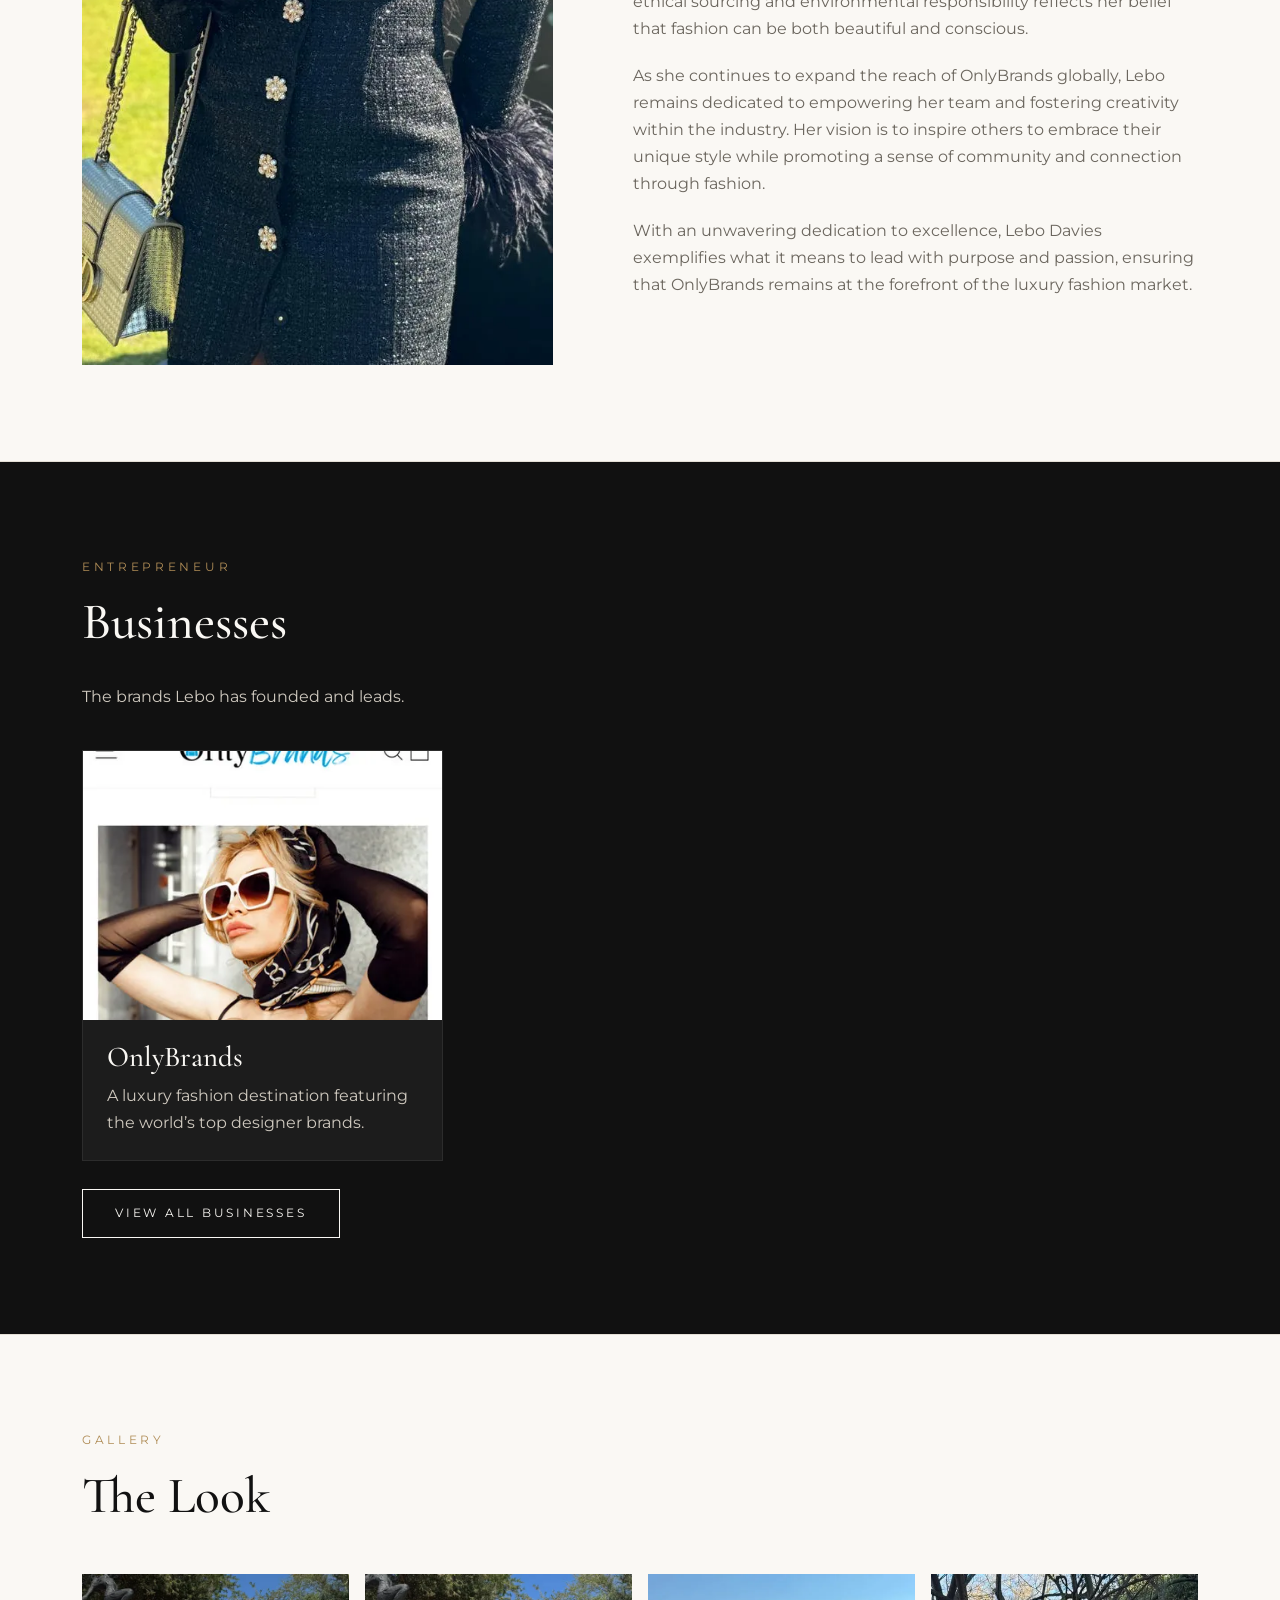
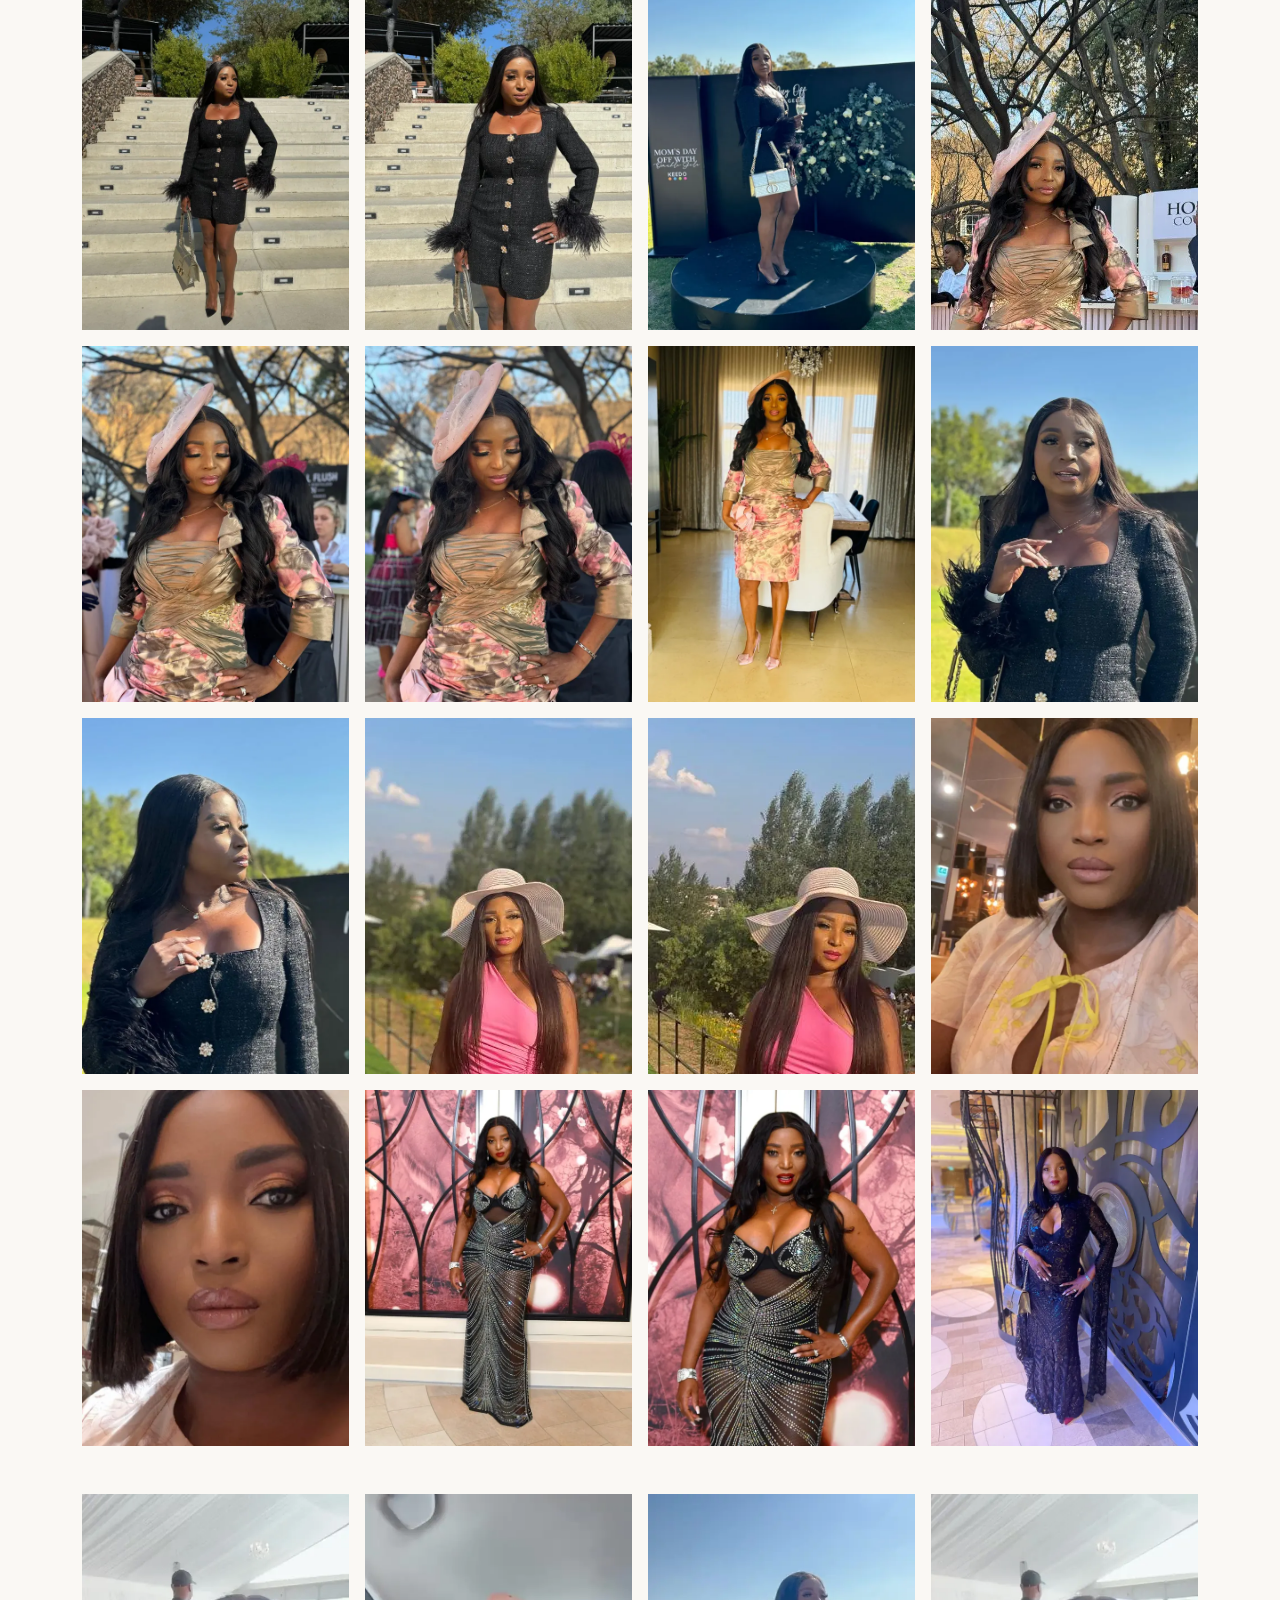
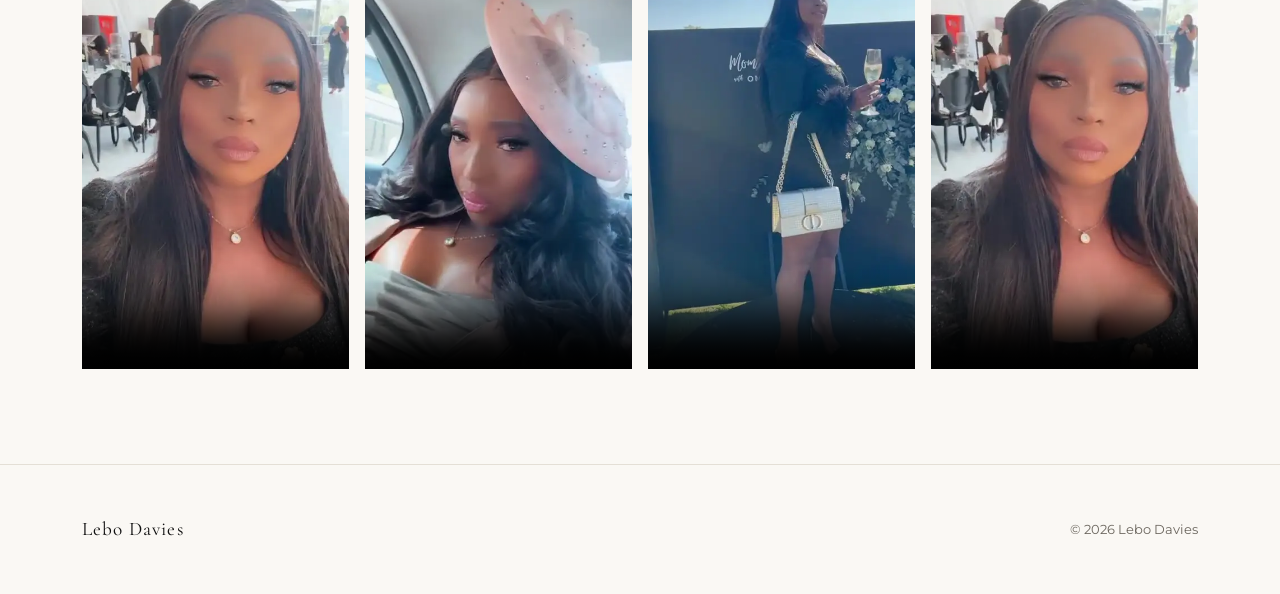
==== commit 45c8ca01: "Add Entrepreneur page for Lebo's businesses; refocus home on Lebo - New /entrepreneur/ page with Onl" ====
--- a/index.html
+++ b/index.html
@@ -3,17 +3,17 @@
 <head>
   <meta charset="utf-8">
   <meta name="viewport" content="width=device-width, initial-scale=1">
-  <title>Lebo Davies | OnlyBrands</title>
-  <meta name="description" content="Lebo Davies OnlyBrands: a luxury fashion destination featuring the world’s top designer brands, curated by Johannesburg entrepreneur Lebo Davies.">
+  <title>Lebo Davies | Entrepreneur</title>
+  <meta name="description" content="Lebo Davies: Johannesburg-born entrepreneur with over two decades in luxury fashion, and founder of OnlyBrands.">
   <link rel="canonical" href="https://lebodavies.com/">
   <meta property="og:type" content="website">
   <meta property="og:url" content="https://lebodavies.com/">
-  <meta property="og:title" content="Lebo Davies | OnlyBrands">
-  <meta property="og:description" content="Lebo Davies OnlyBrands: a luxury fashion destination featuring the world’s top designer brands, curated by Johannesburg entrepreneur Lebo Davies.">
+  <meta property="og:title" content="Lebo Davies | Entrepreneur">
+  <meta property="og:description" content="Lebo Davies: Johannesburg-born entrepreneur with over two decades in luxury fashion, and founder of OnlyBrands.">
   <meta property="og:image" content="https://lebodavies.com/assets/img/share.jpg">
   <meta name="twitter:card" content="summary_large_image">
   <link rel="preload" as="image" href="/assets/img/hero.webp">
-  <script type="application/ld+json">{"@context": "https://schema.org", "@type": "Organization", "name": "Lebo Davies OnlyBrands", "url": "https://lebodavies.com/", "logo": "https://lebodavies.com/assets/img/apple-touch-icon.png", "image": "https://lebodavies.com/assets/img/share.jpg", "description": "Lebo Davies OnlyBrands: a luxury fashion destination featuring the world’s top designer brands, curated by Johannesburg entrepreneur Lebo Davies.", "founder": {"@type": "Person", "name": "Lebo Davies"}}</script>
+  <script type="application/ld+json">{"@context": "https://schema.org", "@type": "Person", "name": "Lebo Davies", "url": "https://lebodavies.com/", "image": "https://lebodavies.com/assets/img/share.jpg", "jobTitle": "Entrepreneur", "description": "Lebo Davies: Johannesburg-born entrepreneur with over two decades in luxury fashion, and founder of OnlyBrands."}</script>
   <link rel="icon" href="/assets/img/favicon.png">
   <link rel="apple-touch-icon" href="/assets/img/apple-touch-icon.png">
   <link rel="preconnect" href="https://fonts.googleapis.com">
@@ -24,12 +24,12 @@
 <body>
   <header class="site-header">
     <div class="wrap">
-      <a class="brand" href="/"><img src="/assets/img/logo.png" width="40" height="40" alt="">Lebo Davies</a>
+      <a class="brand" href="/">Lebo Davies</a>
       <button class="nav-toggle" aria-expanded="false" aria-controls="site-nav">Menu</button>
       <nav class="site-nav" id="site-nav">
         <ul>
           <li><a href="/#about">About</a></li>
-          <li><a href="/#onlybrands">OnlyBrands</a></li>
+          <li><a href="/entrepreneur/">Entrepreneur</a></li>
           <li><a href="/#gallery">Gallery</a></li>
         </ul>
       </nav>
@@ -39,10 +39,10 @@
   <main>
     <section class="hero" style="background-image: url('/assets/img/hero.webp')">
       <div class="wrap">
-        <p class="eyebrow">Lebo Davies OnlyBrands</p>
-        <h1>Where Luxury Meets Exclusivity</h1>
-        <p>A luxury fashion destination featuring the world’s top designer brands.</p>
-        <a class="btn" href="#about">Discover</a>
+        <p class="eyebrow">Entrepreneur</p>
+        <h1>Lebo Davies</h1>
+        <p>Johannesburg-born entrepreneur with over two decades of experience in luxury fashion, leading with purpose and passion.</p>
+        <a class="btn" href="/entrepreneur/">Her businesses</a>
       </div>
     </section>
 
@@ -63,20 +63,24 @@
       </div>
     </section>
 
-    <section class="section section-dark" id="onlybrands">
+    <section class="section section-dark" id="ventures">
       <div class="wrap">
-        <p class="eyebrow">The brand</p>
-        <h2>OnlyBrands</h2>
+        <p class="eyebrow">Entrepreneur</p>
+        <h2>Businesses</h2>
         <div class="prose">
-          <p>An exclusive high-end fashion collection, handpicked from renowned fashion houses and brought together in one luxurious destination. Timeless pieces, iconic styles, and cutting-edge fashion trends.</p>
+          <p>The brands Lebo has founded and leads.</p>
         </div>
-        <div class="strip">
-          <img src="assets/img/onlybrands-1.webp" width="432" height="768" alt="OnlyBrands app showing Dolce & Gabbana" loading="lazy" decoding="async">
-          <img src="assets/img/onlybrands-2.webp" width="432" height="768" alt="OnlyBrands app showing women's clothing categories" loading="lazy" decoding="async">
-          <img src="assets/img/onlybrands-3.webp" width="432" height="768" alt="OnlyBrands app showing women's bags" loading="lazy" decoding="async">
-          <img src="assets/img/onlybrands-4.webp" width="432" height="768" alt="OnlyBrands app showing women's accessories" loading="lazy" decoding="async">
-          <img src="assets/img/onlybrands-5.webp" width="432" height="768" alt="OnlyBrands app showing women's jewellery" loading="lazy" decoding="async">
+        <div class="venture-cards">
+          <!-- One card per business. To add another, copy this <a>…</a> block and change the link, image and text. -->
+          <a class="venture-card" href="/entrepreneur/#onlybrands">
+            <img src="/assets/img/onlybrands-4.webp" width="432" height="768" alt="OnlyBrands app showing women's accessories" loading="lazy" decoding="async">
+            <div>
+              <h3>OnlyBrands</h3>
+              <p>A luxury fashion destination featuring the world’s top designer brands.</p>
+            </div>
+          </a>
         </div>
+        <a class="btn" href="/entrepreneur/">View all businesses</a>
       </div>
     </section>
 
@@ -112,18 +116,18 @@
     </section>
   </main>
 
-  <footer class="site-footer">
-    <div class="wrap">
-      <img src="/assets/img/logo.png" width="32" height="32" alt="OnlyBrands">
-      <span>&copy; <span data-year></span> Lebo Davies OnlyBrands. Where Luxury Meets Exclusivity.</span>
-    </div>
-  </footer>
-
   <div class="lightbox" aria-hidden="true">
     <button aria-label="Close">&times;</button>
     <img alt="">
   </div>
 
+  <footer class="site-footer">
+    <div class="wrap">
+      <span class="brand">Lebo Davies</span>
+      <span>&copy; <span data-year></span> Lebo Davies</span>
+    </div>
+  </footer>
+
   <script src="/assets/js/main.js"></script>
 </body>
 </html>
--- a/assets/css/style.css
+++ b/assets/css/style.css
@@ -378,6 +378,105 @@
   background: #000;
 }
 
+/* Businesses */
+
+.venture-cards {
+  display: grid;
+  gap: 16px;
+  margin: 40px 0 8px;
+}
+
+@media (min-width: 720px) {
+  .venture-cards {
+    grid-template-columns: repeat(2, 1fr);
+  }
+}
+
+@media (min-width: 1000px) {
+  .venture-cards {
+    grid-template-columns: repeat(3, 1fr);
+  }
+}
+
+.venture-card {
+  display: block;
+  text-decoration: none;
+  background: #1c1c1c;
+  border: 1px solid #2c2c2c;
+  transition: border-color 0.2s;
+}
+
+.venture-card:hover {
+  border-color: var(--accent);
+}
+
+.venture-card img {
+  width: 100%;
+  aspect-ratio: 4 / 3;
+  object-fit: cover;
+  object-position: center top;
+}
+
+.venture-card div {
+  padding: 20px 24px 24px;
+}
+
+.venture-card h3 {
+  font-size: 1.8rem;
+  margin-bottom: 0.3em;
+}
+
+.venture-card p {
+  margin: 0;
+  color: #cfc9bf;
+}
+
+.page-intro {
+  padding: 96px 0 48px;
+}
+
+.page-intro .prose {
+  max-width: 640px;
+}
+
+.venture {
+  padding: 64px 0 96px;
+  border-top: 1px solid var(--line);
+}
+
+.venture-head {
+  display: flex;
+  align-items: center;
+  gap: 24px;
+  margin-bottom: 32px;
+}
+
+.venture-head h2 {
+  margin-bottom: 0.1em;
+}
+
+.venture-logo {
+  width: 96px;
+  height: 96px;
+  flex: none;
+}
+
+.venture-tagline {
+  margin: 0;
+  font-family: var(--serif);
+  font-size: 1.3rem;
+  font-style: italic;
+  color: var(--muted);
+}
+
+.venture-body {
+  max-width: 720px;
+}
+
+.venture .strip {
+  margin-top: 40px;
+}
+
 /* 404 */
 
 .not-found {
@@ -440,7 +539,7 @@
   align-items: center;
 }
 
-.site-footer img {
-  width: 32px;
-  height: 32px;
-}
+.site-footer .brand {
+  font-size: 1.2rem;
+  color: var(--ink);
+}
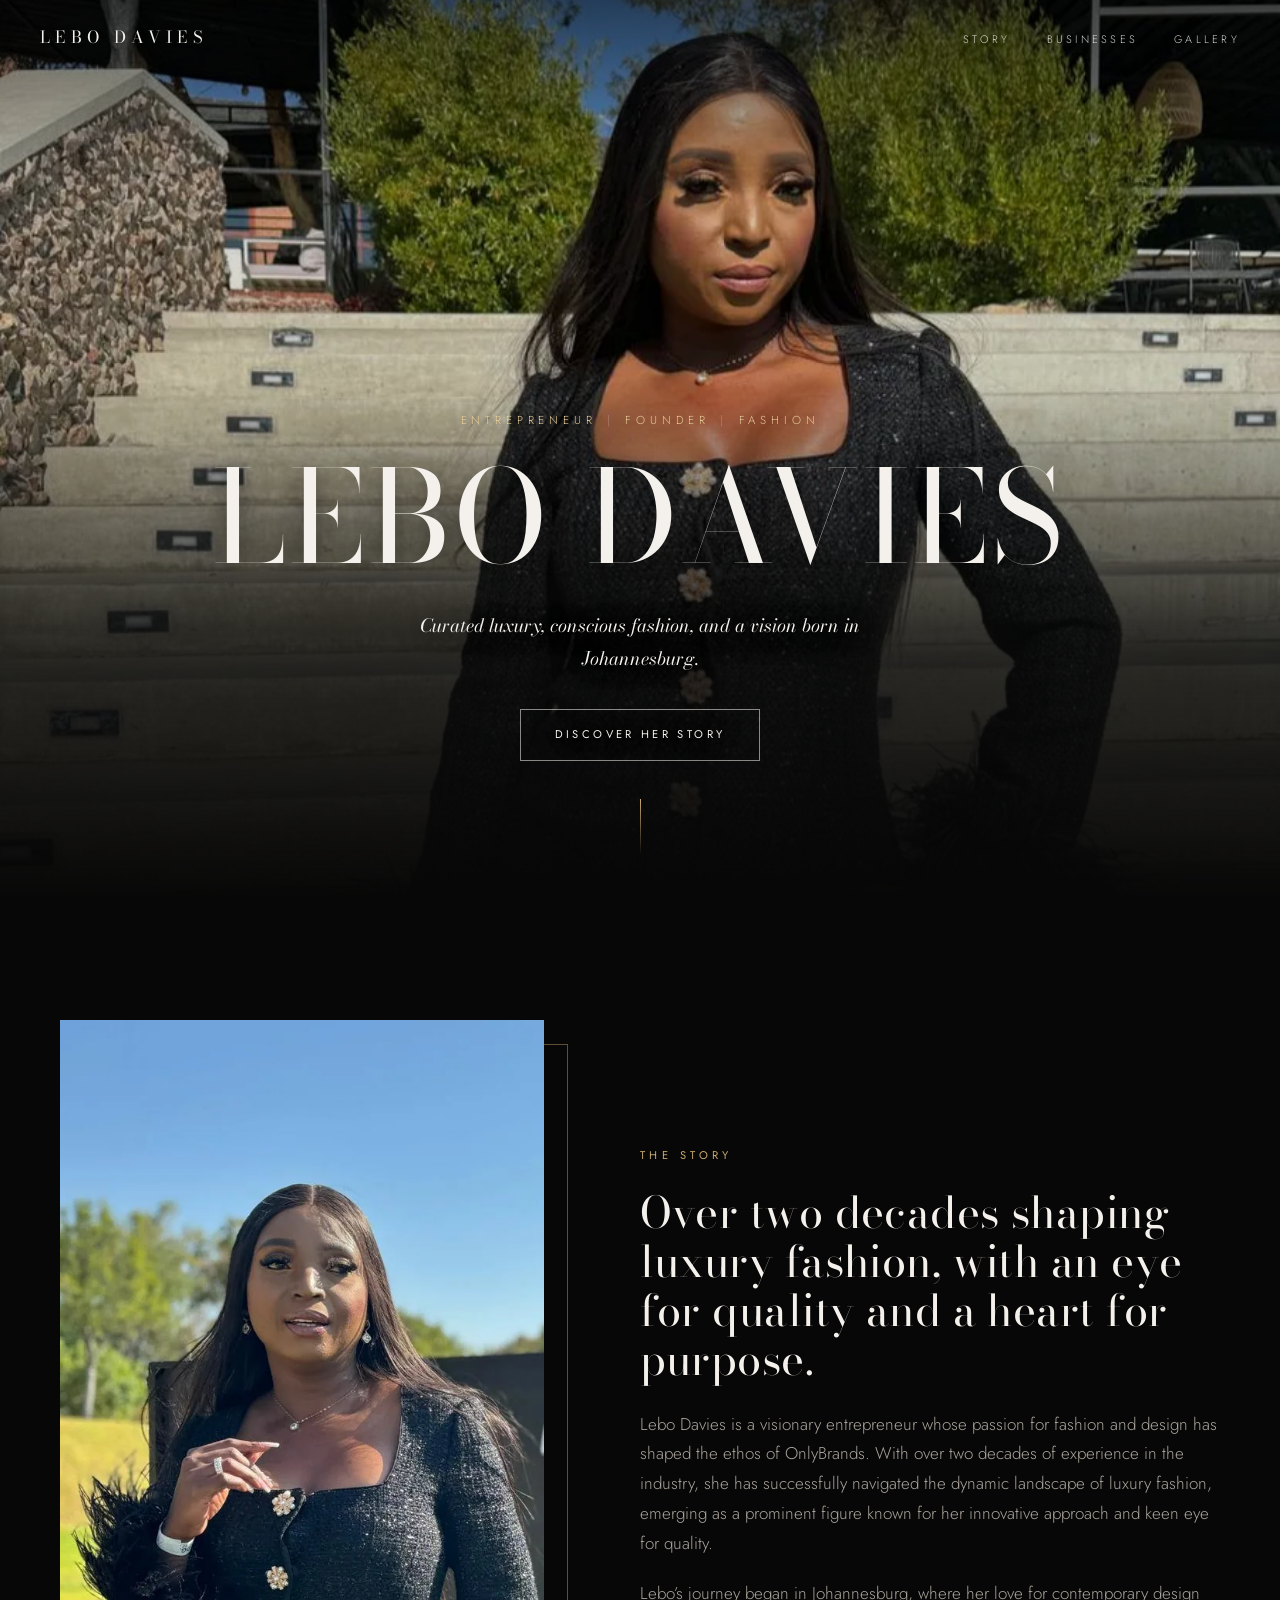
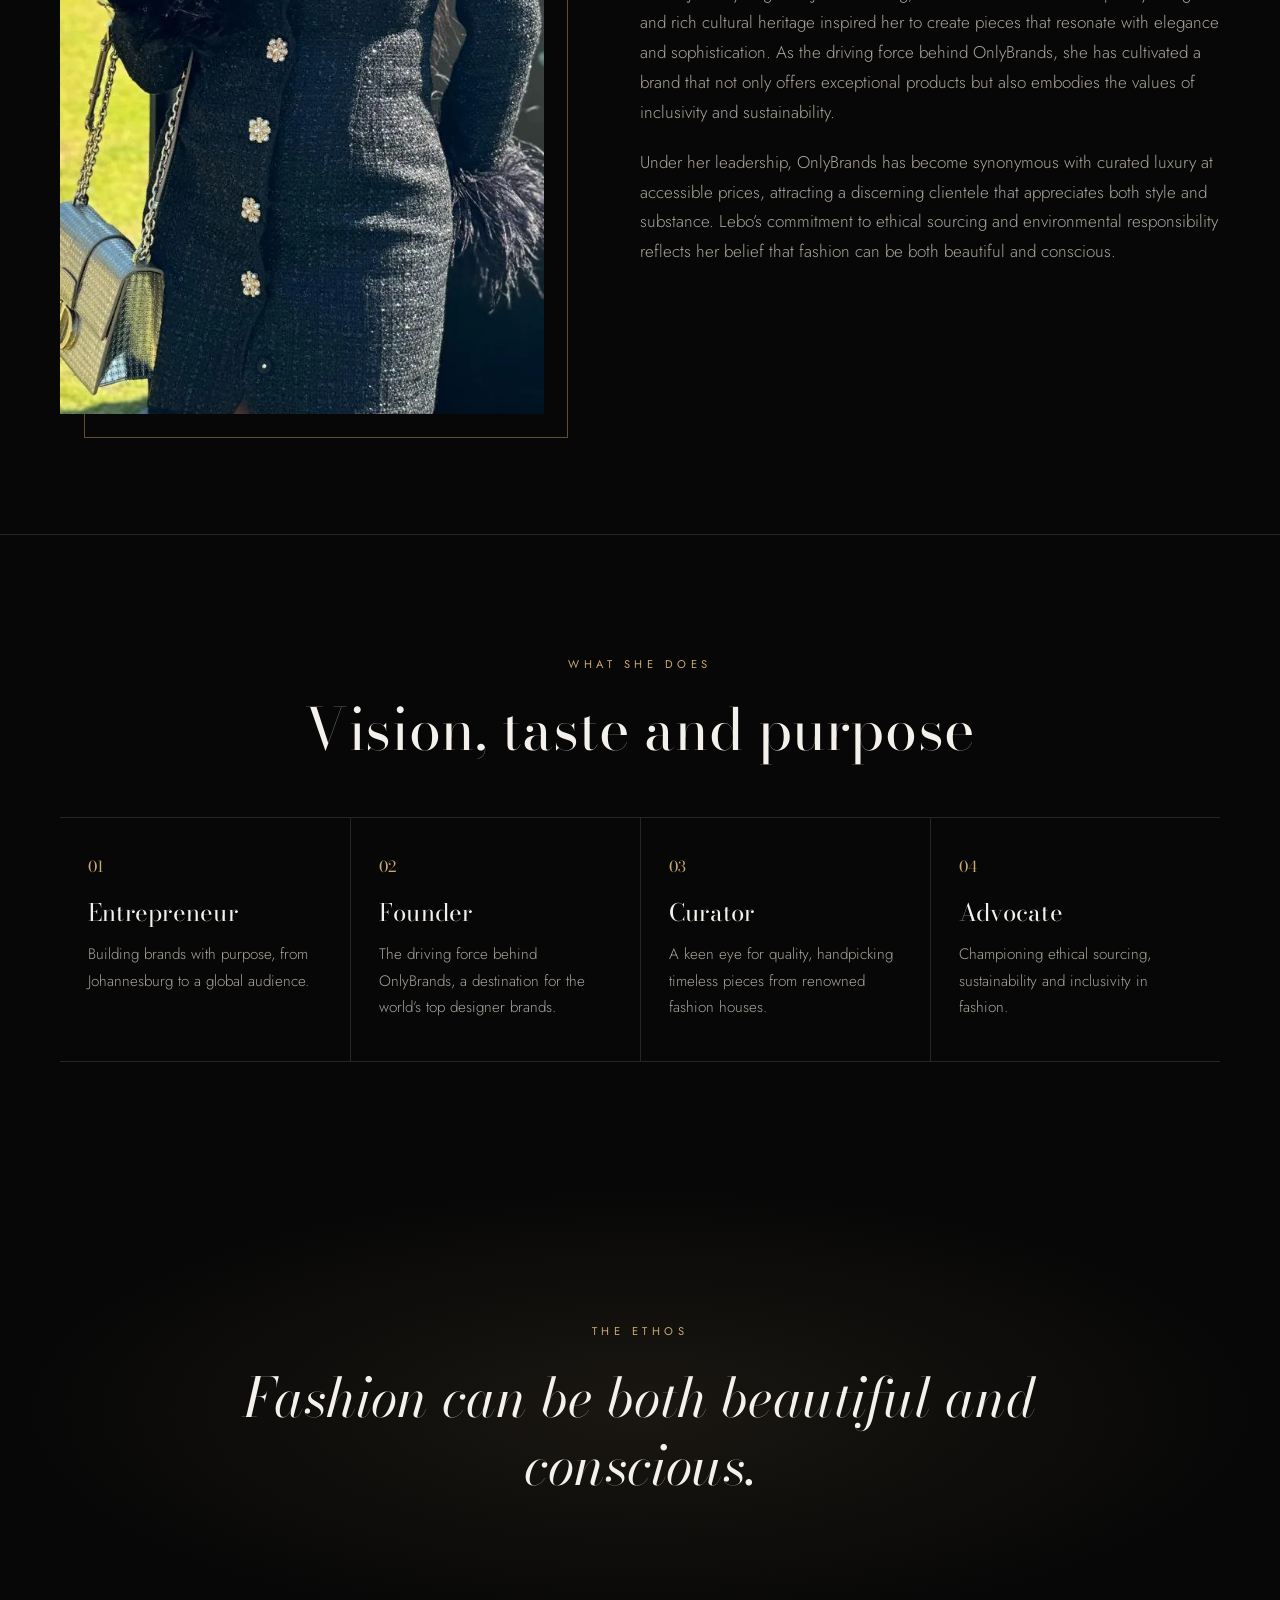
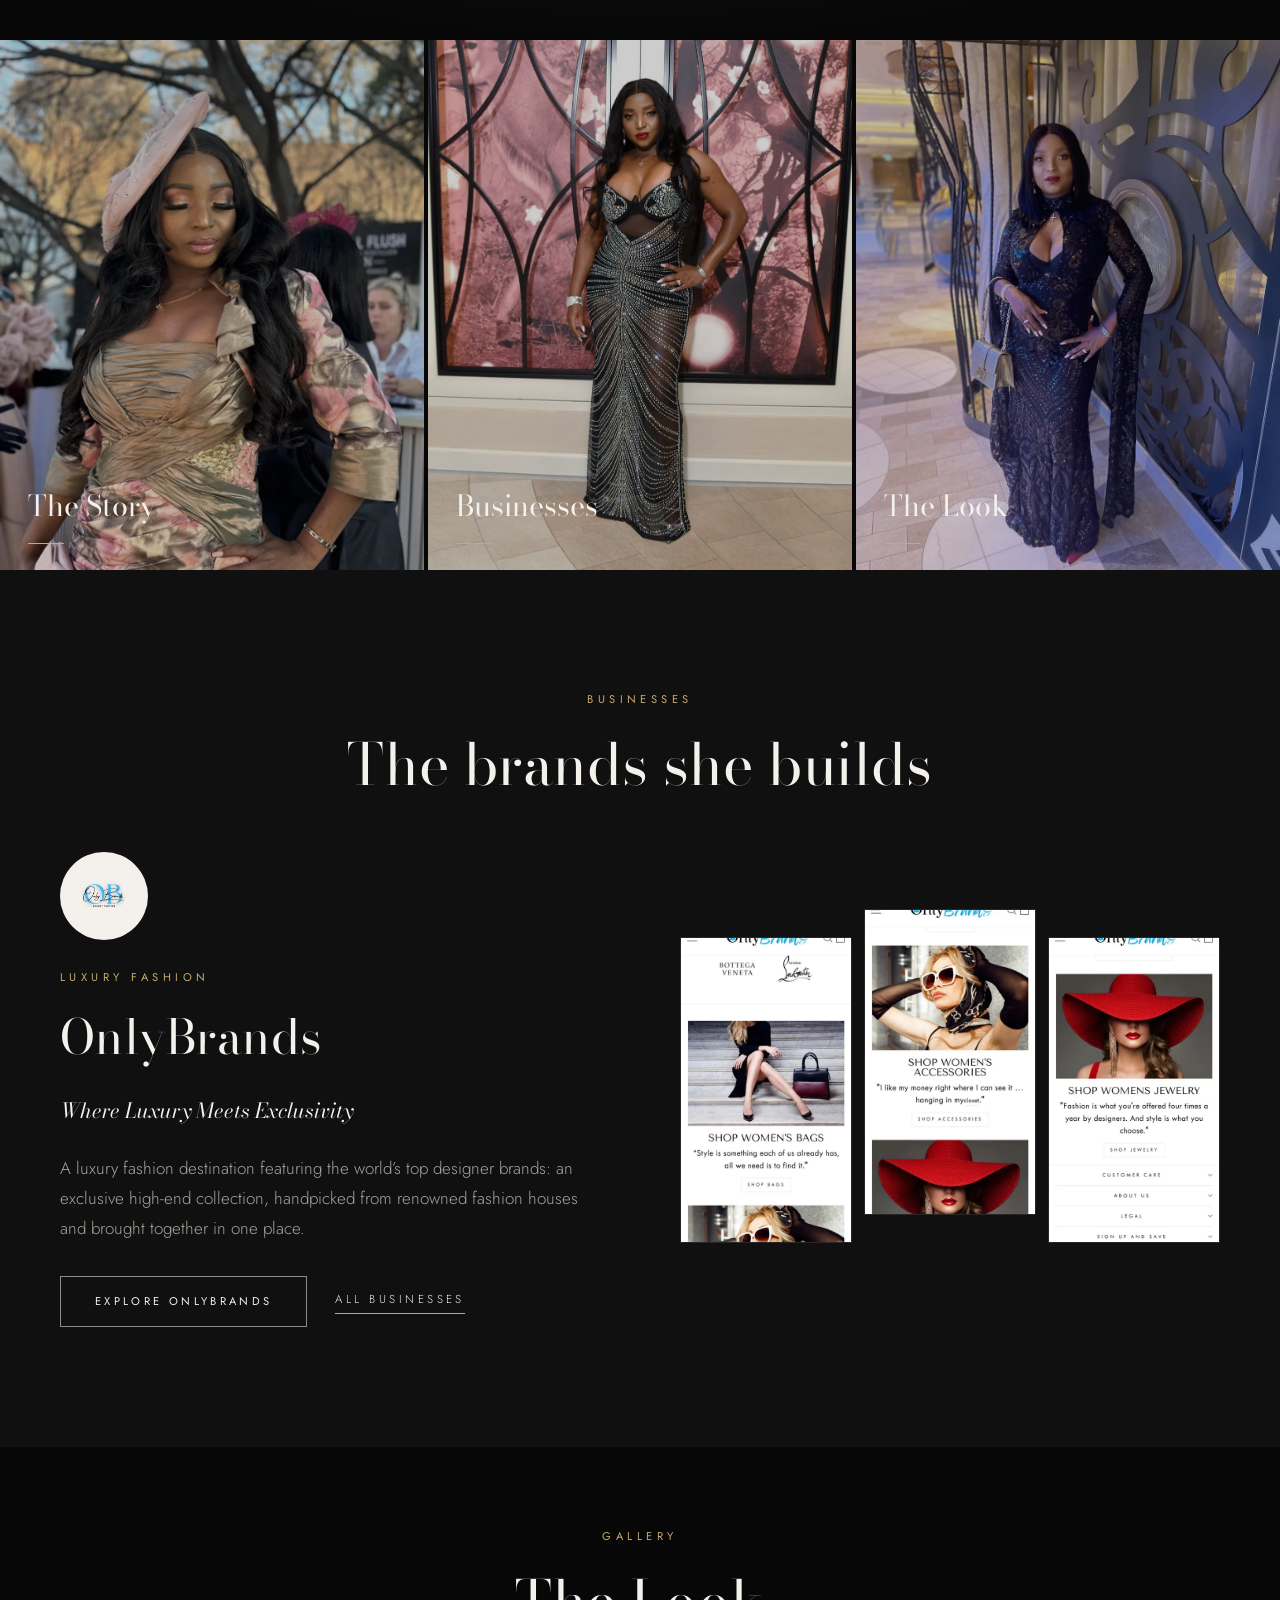
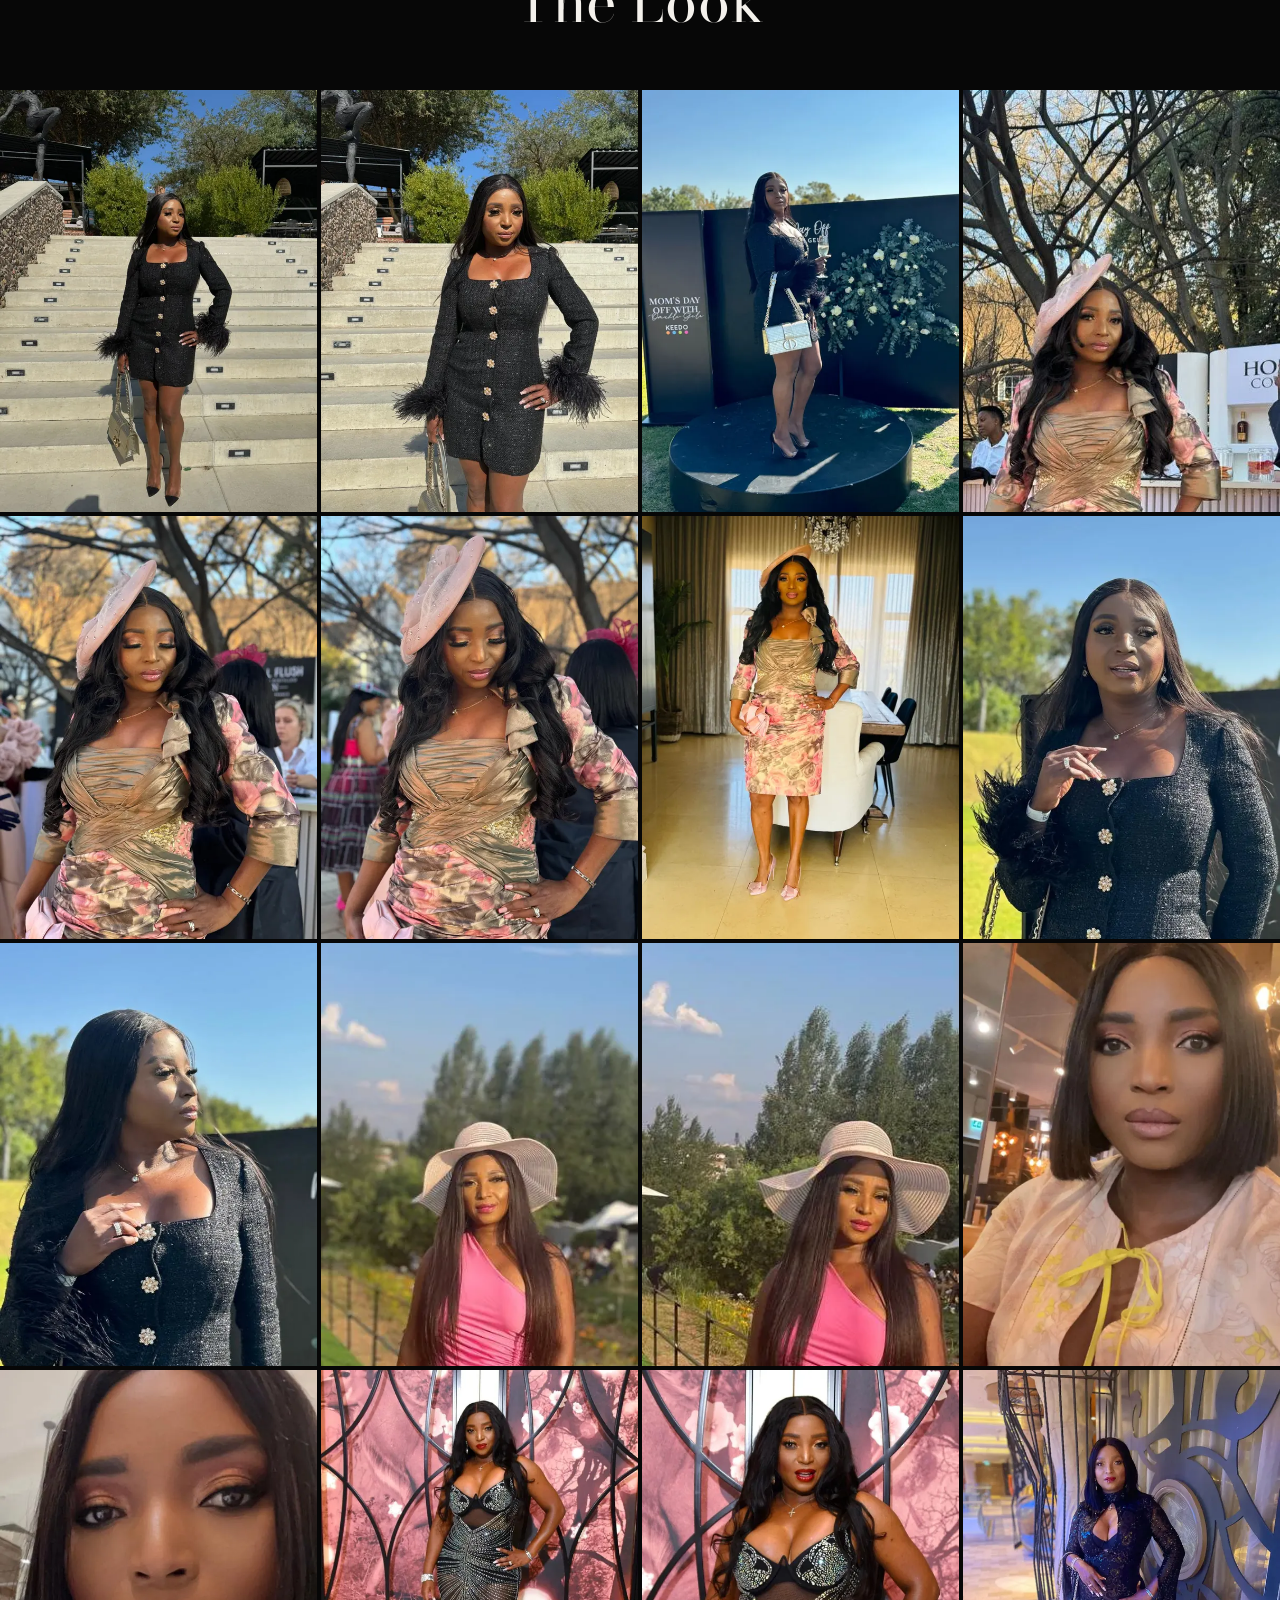
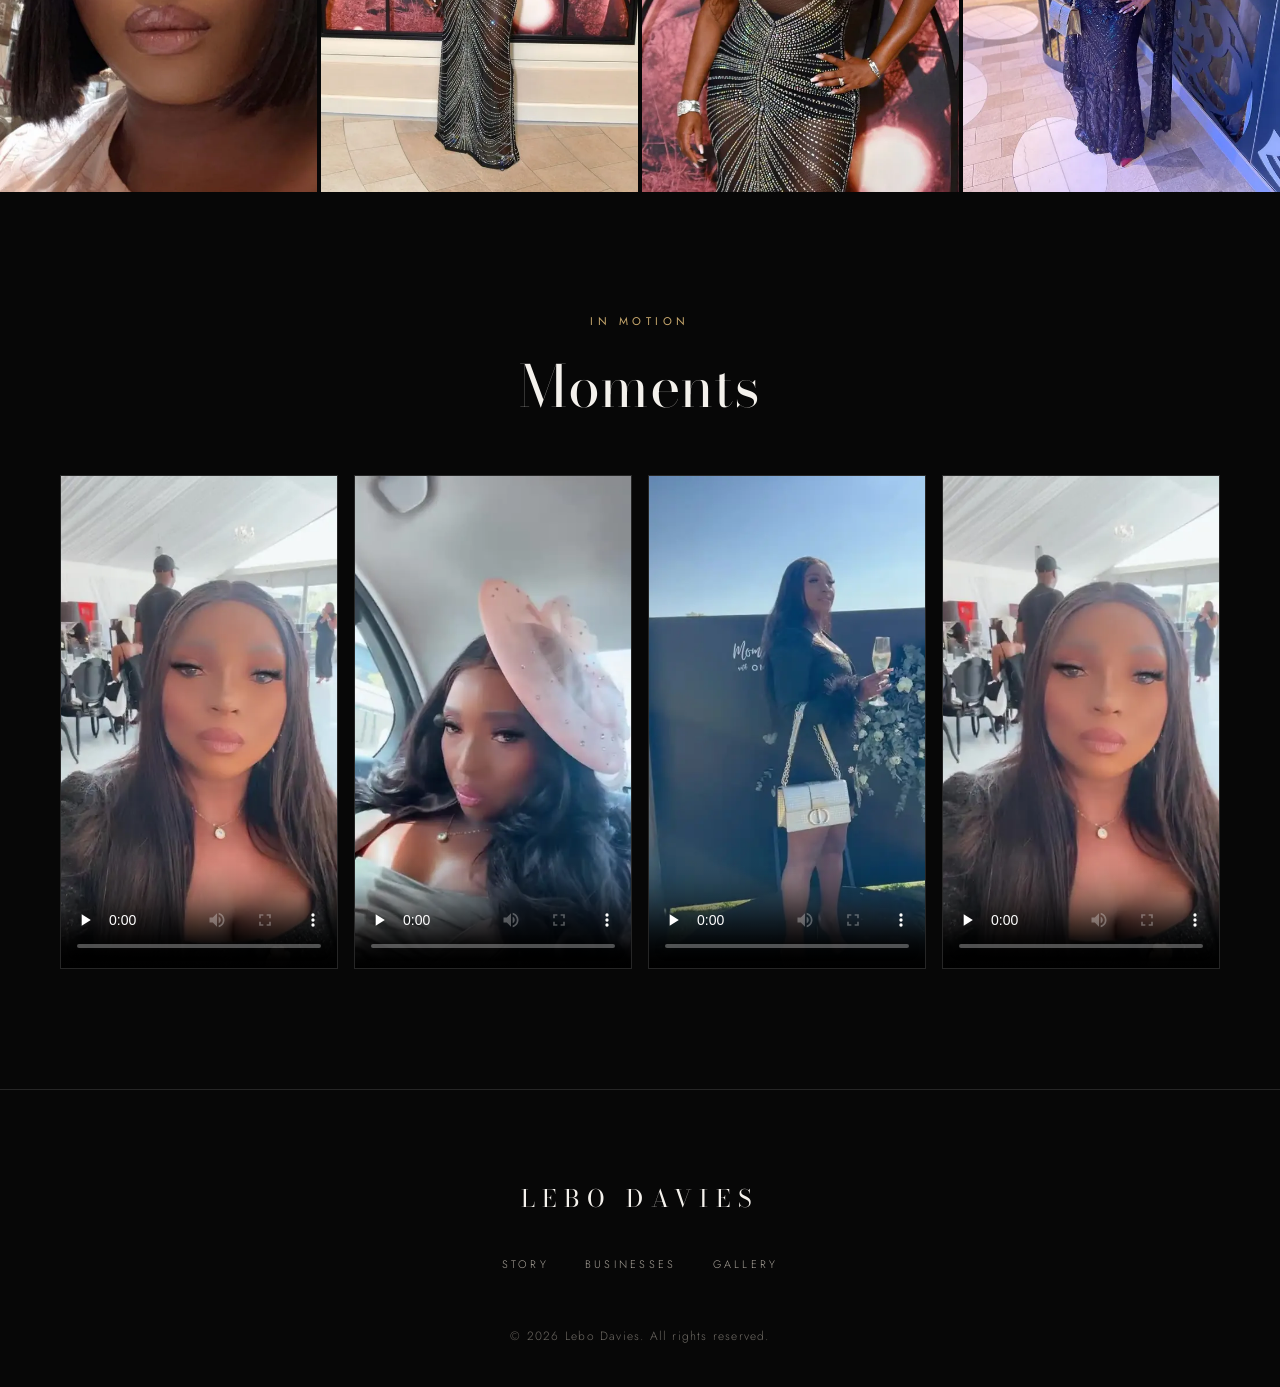
==== commit f82327bd: "Redesign as a dark editorial personal-brand site Inspired by the layouts of leading personal-brand s" ====
--- a/index.html
+++ b/index.html
@@ -5,6 +5,7 @@
   <meta name="viewport" content="width=device-width, initial-scale=1">
   <title>Lebo Davies | Entrepreneur</title>
   <meta name="description" content="Lebo Davies: Johannesburg-born entrepreneur with over two decades in luxury fashion, and founder of OnlyBrands.">
+  <meta name="theme-color" content="#070707">
   <link rel="canonical" href="https://lebodavies.com/">
   <meta property="og:type" content="website">
   <meta property="og:url" content="https://lebodavies.com/">
@@ -18,18 +19,19 @@
   <link rel="apple-touch-icon" href="/assets/img/apple-touch-icon.png">
   <link rel="preconnect" href="https://fonts.googleapis.com">
   <link rel="preconnect" href="https://fonts.gstatic.com" crossorigin>
-  <link rel="stylesheet" href="https://fonts.googleapis.com/css2?family=Cormorant+Garamond:wght@400;500&family=Montserrat:wght@400;500&display=swap">
+  <link rel="stylesheet" href="https://fonts.googleapis.com/css2?family=Bodoni+Moda:ital,opsz,wght@0,6..96,400;1,6..96,400&family=Jost:wght@300;400&display=swap">
   <link rel="stylesheet" href="/assets/css/style.css">
+  <script>document.documentElement.classList.add("js")</script>
 </head>
 <body>
   <header class="site-header">
     <div class="wrap">
       <a class="brand" href="/">Lebo Davies</a>
       <button class="nav-toggle" aria-expanded="false" aria-controls="site-nav">Menu</button>
-      <nav class="site-nav" id="site-nav">
+      <nav class="site-nav" id="site-nav" aria-label="Main">
         <ul>
-          <li><a href="/#about">About</a></li>
-          <li><a href="/entrepreneur/">Entrepreneur</a></li>
+          <li><a href="/#story">Story</a></li>
+          <li><a href="/entrepreneur/">Businesses</a></li>
           <li><a href="/#gallery">Gallery</a></li>
         </ul>
       </nav>
@@ -37,94 +39,174 @@
   </header>
 
   <main>
-    <section class="hero" style="background-image: url('/assets/img/hero.webp')">
-      <div class="wrap">
-        <p class="eyebrow">Entrepreneur</p>
+    <section class="hero">
+      <img class="hero-media" src="/assets/img/hero.webp" width="900" height="1200" alt="Lebo Davies in a black tweed dress with feather cuffs" fetchpriority="high">
+      <div class="hero-content">
+        <p class="roles"><span>Entrepreneur</span><span>Founder</span><span>Fashion</span></p>
         <h1>Lebo Davies</h1>
-        <p>Johannesburg-born entrepreneur with over two decades of experience in luxury fashion, leading with purpose and passion.</p>
-        <a class="btn" href="/entrepreneur/">Her businesses</a>
-      </div>
-    </section>
-
-    <section class="section" id="about">
+        <p class="lede">Curated luxury, conscious fashion, and a vision born in Johannesburg.</p>
+        <a class="btn" href="#story">Discover her story</a>
+        <span class="scroll-cue" aria-hidden="true"></span>
+      </div>
+    </section>
+
+    <section class="section story" id="story">
       <div class="wrap split">
-        <img src="/assets/img/about.webp" width="623" height="1280" alt="Lebo Davies in a black tweed dress with feather cuffs" loading="lazy" decoding="async">
-        <div>
-          <p class="eyebrow">About</p>
-          <h2>Lebo Davies</h2>
+        <figure class="story-figure reveal" style="margin: 0">
+          <img src="/assets/img/about.webp" width="623" height="1280" alt="Lebo Davies in a black tweed dress with feather cuffs" loading="lazy" decoding="async">
+        </figure>
+        <div class="reveal">
+          <span class="eyebrow">The Story</span>
+          <h2>Over two decades shaping luxury fashion, with an eye for quality and a heart for purpose.</h2>
           <div class="prose">
             <p>Lebo Davies is a visionary entrepreneur whose passion for fashion and design has shaped the ethos of OnlyBrands. With over two decades of experience in the industry, she has successfully navigated the dynamic landscape of luxury fashion, emerging as a prominent figure known for her innovative approach and keen eye for quality.</p>
             <p>Lebo’s journey began in Johannesburg, where her love for contemporary design and rich cultural heritage inspired her to create pieces that resonate with elegance and sophistication. As the driving force behind OnlyBrands, she has cultivated a brand that not only offers exceptional products but also embodies the values of inclusivity and sustainability.</p>
             <p>Under her leadership, OnlyBrands has become synonymous with curated luxury at accessible prices, attracting a discerning clientele that appreciates both style and substance. Lebo’s commitment to ethical sourcing and environmental responsibility reflects her belief that fashion can be both beautiful and conscious.</p>
-            <p>As she continues to expand the reach of OnlyBrands globally, Lebo remains dedicated to empowering her team and fostering creativity within the industry. Her vision is to inspire others to embrace their unique style while promoting a sense of community and connection through fashion.</p>
-            <p>With an unwavering dedication to excellence, Lebo Davies exemplifies what it means to lead with purpose and passion, ensuring that OnlyBrands remains at the forefront of the luxury fashion market.</p>
-          </div>
-        </div>
-      </div>
-    </section>
-
-    <section class="section section-dark" id="ventures">
+          </div>
+        </div>
+      </div>
+    </section>
+
+    <hr class="rule">
+
+    <section class="section">
       <div class="wrap">
-        <p class="eyebrow">Entrepreneur</p>
-        <h2>Businesses</h2>
-        <div class="prose">
-          <p>The brands Lebo has founded and leads.</p>
-        </div>
-        <div class="venture-cards">
-          <!-- One card per business. To add another, copy this <a>…</a> block and change the link, image and text. -->
-          <a class="venture-card" href="/entrepreneur/#onlybrands">
+        <div class="center reveal">
+          <span class="eyebrow">What she does</span>
+          <h2>Vision, taste and purpose</h2>
+        </div>
+        <div class="pillars reveal">
+          <div class="pillar">
+            <span class="num">01</span>
+            <h3>Entrepreneur</h3>
+            <p>Building brands with purpose, from Johannesburg to a global audience.</p>
+          </div>
+          <div class="pillar">
+            <span class="num">02</span>
+            <h3>Founder</h3>
+            <p>The driving force behind OnlyBrands, a destination for the world’s top designer brands.</p>
+          </div>
+          <div class="pillar">
+            <span class="num">03</span>
+            <h3>Curator</h3>
+            <p>A keen eye for quality, handpicking timeless pieces from renowned fashion houses.</p>
+          </div>
+          <div class="pillar">
+            <span class="num">04</span>
+            <h3>Advocate</h3>
+            <p>Championing ethical sourcing, sustainability and inclusivity in fashion.</p>
+          </div>
+        </div>
+      </div>
+    </section>
+
+    <section class="ethos">
+      <div class="wrap reveal">
+        <span class="eyebrow">The Ethos</span>
+        <blockquote>Fashion can be both beautiful and conscious.</blockquote>
+      </div>
+    </section>
+
+    <section class="tiles" aria-label="Explore">
+      <a class="tile" href="/#story">
+        <img src="/assets/img/gallery-05-large.webp" alt="Portrait of Lebo Davies in a floral dress and pink fascinator" loading="lazy" decoding="async">
+        <span>The Story</span>
+      </a>
+      <a class="tile" href="/entrepreneur/">
+        <img src="/assets/img/gallery-14-large.webp" alt="Lebo Davies in an embellished sheer gown" loading="lazy" decoding="async">
+        <span>Businesses</span>
+      </a>
+      <a class="tile" href="/#gallery">
+        <img src="/assets/img/gallery-16-large.webp" alt="Lebo Davies in a navy sequinned gown with long sleeves" loading="lazy" decoding="async">
+        <span>The Look</span>
+      </a>
+    </section>
+
+    <section class="section section-alt" id="businesses">
+      <div class="wrap">
+        <div class="center reveal">
+          <span class="eyebrow">Businesses</span>
+          <h2>The brands she builds</h2>
+        </div>
+        <div class="venture-feature reveal">
+          <div>
+            <img class="venture-logo" src="/assets/img/onlybrands-logo.png" width="240" height="240" alt="OnlyBrands logo" loading="lazy">
+            <span class="eyebrow">Luxury fashion</span>
+            <h3 style="font-size: clamp(2rem, 4vw, 3rem)">OnlyBrands</h3>
+            <p class="venture-tagline">Where Luxury Meets Exclusivity</p>
+            <p class="muted">A luxury fashion destination featuring the world’s top designer brands: an exclusive high-end collection, handpicked from renowned fashion houses and brought together in one place.</p>
+            <div class="venture-meta">
+              <a class="btn" href="/entrepreneur/#onlybrands">Explore OnlyBrands</a>
+              <a class="link" href="/entrepreneur/">All businesses</a>
+            </div>
+          </div>
+          <div class="screens">
+            <img src="/assets/img/onlybrands-3.webp" width="432" height="768" alt="OnlyBrands app showing women's bags" loading="lazy" decoding="async">
             <img src="/assets/img/onlybrands-4.webp" width="432" height="768" alt="OnlyBrands app showing women's accessories" loading="lazy" decoding="async">
-            <div>
-              <h3>OnlyBrands</h3>
-              <p>A luxury fashion destination featuring the world’s top designer brands.</p>
-            </div>
-          </a>
-        </div>
-        <a class="btn" href="/entrepreneur/">View all businesses</a>
-      </div>
-    </section>
-
-    <section class="section" id="gallery">
+            <img src="/assets/img/onlybrands-5.webp" width="432" height="768" alt="OnlyBrands app showing women's jewellery" loading="lazy" decoding="async">
+          </div>
+        </div>
+      </div>
+    </section>
+
+    <section class="section-tight" id="gallery" style="padding-bottom: 0">
+      <div class="wrap center reveal" style="margin-bottom: 56px">
+        <span class="eyebrow">Gallery</span>
+        <h2>The Look</h2>
+      </div>
+      <div class="gallery">
+      <a href="/assets/img/gallery-01-large.webp"><img src="/assets/img/gallery-01.webp" width="600" height="800" alt="Lebo Davies in a black tweed mini dress with feather cuffs on outdoor steps" loading="lazy" decoding="async"></a>
+      <a href="/assets/img/gallery-02-large.webp"><img src="/assets/img/gallery-02.webp" width="600" height="800" alt="Lebo Davies in a black tweed dress with jewelled buttons, posing on outdoor steps" loading="lazy" decoding="async"></a>
+      <a href="/assets/img/gallery-03-large.webp"><img src="/assets/img/gallery-03.webp" width="600" height="800" alt="Lebo Davies in a black dress at an outdoor event" loading="lazy" decoding="async"></a>
+      <a href="/assets/img/gallery-04-large.webp"><img src="/assets/img/gallery-04.webp" width="452" height="1280" alt="Lebo Davies in a floral dress and pink fascinator at a race day" loading="lazy" decoding="async"></a>
+      <a href="/assets/img/gallery-05-large.webp"><img src="/assets/img/gallery-05.webp" width="600" height="800" alt="Portrait of Lebo Davies in a floral dress and pink fascinator" loading="lazy" decoding="async"></a>
+      <a href="/assets/img/gallery-06-large.webp"><img src="/assets/img/gallery-06.webp" width="600" height="800" alt="Lebo Davies in a floral dress and fascinator, hand on hip" loading="lazy" decoding="async"></a>
+      <a href="/assets/img/gallery-07-large.webp"><img src="/assets/img/gallery-07.webp" width="600" height="800" alt="Lebo Davies in a floral dress indoors" loading="lazy" decoding="async"></a>
+      <a href="/assets/img/gallery-08-large.webp"><img src="/assets/img/gallery-08.webp" width="600" height="1233" alt="Lebo Davies in a black tweed dress with feather cuffs" loading="lazy" decoding="async"></a>
+      <a href="/assets/img/gallery-09-large.webp"><img src="/assets/img/gallery-09.webp" width="588" height="1280" alt="Lebo Davies in a black tweed dress, looking away" loading="lazy" decoding="async"></a>
+      <a href="/assets/img/gallery-10-large.webp"><img src="/assets/img/gallery-10.webp" width="378" height="1280" alt="Lebo Davies in a pink ruched dress and wide-brim hat on a lawn" loading="lazy" decoding="async"></a>
+      <a href="/assets/img/gallery-11-large.webp"><img src="/assets/img/gallery-11.webp" width="326" height="1280" alt="Lebo Davies in a pink dress and sun hat, full length" loading="lazy" decoding="async"></a>
+      <a href="/assets/img/gallery-12-large.webp"><img src="/assets/img/gallery-12.webp" width="600" height="966" alt="Close-up portrait of Lebo Davies with a sleek bob" loading="lazy" decoding="async"></a>
+      <a href="/assets/img/gallery-13-large.webp"><img src="/assets/img/gallery-13.webp" width="595" height="1280" alt="Close-up of Lebo Davies in a blush top" loading="lazy" decoding="async"></a>
+      <a href="/assets/img/gallery-14-large.webp"><img src="/assets/img/gallery-14.webp" width="600" height="751" alt="Lebo Davies in an embellished sheer gown" loading="lazy" decoding="async"></a>
+      <a href="/assets/img/gallery-15-large.webp"><img src="/assets/img/gallery-15.webp" width="600" height="751" alt="Lebo Davies in an embellished gown, hand on hip" loading="lazy" decoding="async"></a>
+      <a href="/assets/img/gallery-16-large.webp"><img src="/assets/img/gallery-16.webp" width="600" height="800" alt="Lebo Davies in a navy sequinned gown with long sleeves" loading="lazy" decoding="async"></a>
+      </div>
+    </section>
+
+    <section class="section">
       <div class="wrap">
-        <p class="eyebrow">Gallery</p>
-        <h2>The Look</h2>
-        <div class="gallery">
-          <a href="assets/img/gallery-01-large.webp"><img src="assets/img/gallery-01.webp" width="600" height="800" alt="Lebo Davies in a black tweed mini dress with feather cuffs on outdoor steps" loading="lazy" decoding="async"></a>
-          <a href="assets/img/gallery-02-large.webp"><img src="assets/img/gallery-02.webp" width="600" height="800" alt="Lebo Davies in a black tweed dress with jewelled buttons, posing on outdoor steps" loading="lazy" decoding="async"></a>
-          <a href="assets/img/gallery-03-large.webp"><img src="assets/img/gallery-03.webp" width="600" height="800" alt="Lebo Davies in a black dress at an outdoor event" loading="lazy" decoding="async"></a>
-          <a href="assets/img/gallery-04-large.webp"><img src="assets/img/gallery-04.webp" width="452" height="1280" alt="Lebo Davies in a floral dress and pink fascinator at a race day" loading="lazy" decoding="async"></a>
-          <a href="assets/img/gallery-05-large.webp"><img src="assets/img/gallery-05.webp" width="600" height="800" alt="Portrait of Lebo Davies in a floral dress and pink fascinator" loading="lazy" decoding="async"></a>
-          <a href="assets/img/gallery-06-large.webp"><img src="assets/img/gallery-06.webp" width="600" height="800" alt="Lebo Davies in a floral dress and fascinator, hand on hip" loading="lazy" decoding="async"></a>
-          <a href="assets/img/gallery-07-large.webp"><img src="assets/img/gallery-07.webp" width="600" height="800" alt="Lebo Davies in a floral dress indoors" loading="lazy" decoding="async"></a>
-          <a href="assets/img/gallery-08-large.webp"><img src="assets/img/gallery-08.webp" width="600" height="1233" alt="Lebo Davies in a black tweed dress with feather cuffs" loading="lazy" decoding="async"></a>
-          <a href="assets/img/gallery-09-large.webp"><img src="assets/img/gallery-09.webp" width="588" height="1280" alt="Lebo Davies in a black tweed dress, looking away" loading="lazy" decoding="async"></a>
-          <a href="assets/img/gallery-10-large.webp"><img src="assets/img/gallery-10.webp" width="378" height="1280" alt="Lebo Davies in a pink ruched dress and wide-brim hat on a lawn" loading="lazy" decoding="async"></a>
-          <a href="assets/img/gallery-11-large.webp"><img src="assets/img/gallery-11.webp" width="326" height="1280" alt="Lebo Davies in a pink dress and sun hat, full length" loading="lazy" decoding="async"></a>
-          <a href="assets/img/gallery-12-large.webp"><img src="assets/img/gallery-12.webp" width="600" height="966" alt="Close-up portrait of Lebo Davies with a sleek bob" loading="lazy" decoding="async"></a>
-          <a href="assets/img/gallery-13-large.webp"><img src="assets/img/gallery-13.webp" width="595" height="1280" alt="Close-up of Lebo Davies in a blush top" loading="lazy" decoding="async"></a>
-          <a href="assets/img/gallery-14-large.webp"><img src="assets/img/gallery-14.webp" width="600" height="751" alt="Lebo Davies in an embellished sheer gown" loading="lazy" decoding="async"></a>
-          <a href="assets/img/gallery-15-large.webp"><img src="assets/img/gallery-15.webp" width="600" height="751" alt="Lebo Davies in an embellished gown, hand on hip" loading="lazy" decoding="async"></a>
-          <a href="assets/img/gallery-16-large.webp"><img src="assets/img/gallery-16.webp" width="600" height="800" alt="Lebo Davies in a navy sequinned gown with long sleeves" loading="lazy" decoding="async"></a>
-        </div>
-        <div class="videos">
-          <video src="assets/video/video-1.mp4" poster="assets/img/video-1-poster.webp" controls playsinline preload="none" aria-label="Video of Lebo Davies"></video>
-          <video src="assets/video/video-2.mp4" poster="assets/img/video-2-poster.webp" controls playsinline preload="none" aria-label="Video of Lebo Davies"></video>
-          <video src="assets/video/video-3.mp4" poster="assets/img/video-3-poster.webp" controls playsinline preload="none" aria-label="Video of Lebo Davies"></video>
-          <video src="assets/video/video-4.mp4" poster="assets/img/video-4-poster.webp" controls playsinline preload="none" aria-label="Video of Lebo Davies"></video>
+        <div class="center reveal">
+          <span class="eyebrow">In Motion</span>
+          <h2>Moments</h2>
+        </div>
+        <div class="videos reveal">
+        <video src="/assets/video/video-1.mp4" poster="/assets/img/video-1-poster.webp" controls playsinline preload="none" aria-label="Video of Lebo Davies"></video>
+        <video src="/assets/video/video-2.mp4" poster="/assets/img/video-2-poster.webp" controls playsinline preload="none" aria-label="Video of Lebo Davies"></video>
+        <video src="/assets/video/video-3.mp4" poster="/assets/img/video-3-poster.webp" controls playsinline preload="none" aria-label="Video of Lebo Davies"></video>
+        <video src="/assets/video/video-4.mp4" poster="/assets/img/video-4-poster.webp" controls playsinline preload="none" aria-label="Video of Lebo Davies"></video>
         </div>
       </div>
     </section>
   </main>
 
-  <div class="lightbox" aria-hidden="true">
-    <button aria-label="Close">&times;</button>
+  <div class="lightbox" aria-hidden="true" role="dialog" aria-label="Photo viewer">
+    <button class="lb-close" aria-label="Close">&times;</button>
+    <button class="lb-prev" aria-label="Previous photo">&lsaquo;</button>
     <img alt="">
+    <button class="lb-next" aria-label="Next photo">&rsaquo;</button>
+    <span class="lb-count"></span>
   </div>
 
   <footer class="site-footer">
     <div class="wrap">
-      <span class="brand">Lebo Davies</span>
-      <span>&copy; <span data-year></span> Lebo Davies</span>
+      <a class="brand" href="/">Lebo Davies</a>
+      <ul class="footer-nav">
+        <li><a href="/#story">Story</a></li>
+        <li><a href="/entrepreneur/">Businesses</a></li>
+        <li><a href="/#gallery">Gallery</a></li>
+      </ul>
+      <p class="copyright">&copy; <span data-year></span> Lebo Davies. All rights reserved.</p>
     </div>
   </footer>
 
--- a/assets/css/style.css
+++ b/assets/css/style.css
@@ -1,12 +1,15 @@
 :root {
-  --ink: #111111;
-  --paper: #faf8f4;
-  --muted: #6b665e;
-  --line: #e4dfd6;
-  --accent: #b08d57;
-  --serif: "Cormorant Garamond", Georgia, "Times New Roman", serif;
-  --sans: "Montserrat", "Helvetica Neue", Arial, sans-serif;
-  --max: 1180px;
+  --bg: #070707;
+  --bg-2: #101010;
+  --bg-3: #171717;
+  --ink: #f4f1ec;
+  --muted: #a9a39a;
+  --line: #262626;
+  --accent: #c9a96e;
+  --serif: "Bodoni Moda", Didot, Georgia, "Times New Roman", serif;
+  --sans: "Jost", "Helvetica Neue", Arial, sans-serif;
+  --max: 1240px;
+  --ease: cubic-bezier(0.2, 0.7, 0.2, 1);
 }
 
 *,
@@ -21,11 +24,12 @@
 
 body {
   margin: 0;
-  background: var(--paper);
+  background: var(--bg);
   color: var(--ink);
   font-family: var(--sans);
-  font-size: 16px;
-  line-height: 1.7;
+  font-size: 17px;
+  font-weight: 300;
+  line-height: 1.75;
   -webkit-font-smoothing: antialiased;
 }
 
@@ -44,25 +48,42 @@
 h2,
 h3 {
   font-family: var(--serif);
-  font-weight: 500;
-  line-height: 1.15;
+  font-weight: 400;
+  line-height: 1.12;
+  letter-spacing: 0.01em;
   margin: 0 0 0.6em;
 }
 
-h1 {
-  font-size: clamp(2.6rem, 7vw, 5.2rem);
-}
-
 h2 {
-  font-size: clamp(2rem, 4.5vw, 3.2rem);
+  font-size: clamp(2.1rem, 4.6vw, 3.6rem);
+}
+
+h3 {
+  font-size: 1.5rem;
+}
+
+p {
+  margin: 0 0 1.2em;
 }
 
 .eyebrow {
-  font-size: 0.72rem;
-  letter-spacing: 0.32em;
+  display: block;
+  font-family: var(--sans);
+  font-size: 0.7rem;
+  font-weight: 400;
+  letter-spacing: 0.4em;
   text-transform: uppercase;
   color: var(--accent);
-  margin: 0 0 1rem;
+  margin: 0 0 1.4rem;
+}
+
+.lede {
+  font-size: 1.15rem;
+  color: var(--muted);
+}
+
+.muted {
+  color: var(--muted);
 }
 
 .wrap {
@@ -74,72 +95,120 @@
 
 @media (min-width: 720px) {
   .wrap {
-    padding: 0 32px;
-  }
+    padding: 0 40px;
+  }
+}
+
+.center {
+  text-align: center;
+}
+
+.center .prose,
+.center .lede {
+  margin-left: auto;
+  margin-right: auto;
+}
+
+/* Buttons */
+
+.btn {
+  display: inline-block;
+  padding: 15px 34px;
+  border: 1px solid rgba(244, 241, 236, 0.55);
+  color: var(--ink);
+  text-decoration: none;
+  font-family: var(--sans);
+  font-size: 0.7rem;
+  font-weight: 400;
+  letter-spacing: 0.3em;
+  text-transform: uppercase;
+  background: transparent;
+  cursor: pointer;
+  transition: background 0.3s, color 0.3s, border-color 0.3s;
+}
+
+.btn:hover {
+  background: var(--ink);
+  color: var(--bg);
+  border-color: var(--ink);
+}
+
+.link {
+  font-size: 0.72rem;
+  letter-spacing: 0.3em;
+  text-transform: uppercase;
+  text-decoration: none;
+  border-bottom: 1px solid var(--accent);
+  padding-bottom: 4px;
 }
 
 /* Header */
 
 .site-header {
-  position: sticky;
+  position: fixed;
   top: 0;
+  left: 0;
+  right: 0;
   z-index: 50;
-  background: rgba(250, 248, 244, 0.94);
-  backdrop-filter: blur(8px);
-  border-bottom: 1px solid var(--line);
+  transition: background 0.4s, border-color 0.4s;
+  border-bottom: 1px solid transparent;
+}
+
+.site-header.solid {
+  background: rgba(7, 7, 7, 0.92);
+  backdrop-filter: blur(10px);
+  border-bottom-color: var(--line);
 }
 
 .site-header .wrap {
   display: flex;
   align-items: center;
   justify-content: space-between;
-  height: 72px;
+  height: 76px;
+  max-width: none;
 }
 
 .brand {
-  display: flex;
-  align-items: center;
-  gap: 12px;
+  font-family: var(--serif);
+  font-size: 1.05rem;
+  letter-spacing: 0.32em;
+  text-transform: uppercase;
   text-decoration: none;
-  font-family: var(--serif);
-  font-size: 1.5rem;
-  letter-spacing: 0.06em;
-}
-
-.brand img {
-  width: 40px;
-  height: 40px;
 }
 
 .nav-toggle {
   display: none;
   background: none;
   border: 0;
+  color: var(--ink);
   font: inherit;
-  font-size: 0.75rem;
-  letter-spacing: 0.2em;
+  font-size: 0.7rem;
+  letter-spacing: 0.3em;
   text-transform: uppercase;
   cursor: pointer;
-  padding: 8px 0;
-  color: var(--ink);
+  padding: 10px 0;
 }
 
 .site-nav ul {
   display: flex;
-  gap: 32px;
+  gap: 36px;
   list-style: none;
   margin: 0;
   padding: 0;
 }
 
 .site-nav a {
+  font-size: 0.68rem;
+  letter-spacing: 0.3em;
+  text-transform: uppercase;
   text-decoration: none;
-  font-size: 0.75rem;
-  letter-spacing: 0.2em;
-  text-transform: uppercase;
-}
-
-.site-nav a:hover {
+  opacity: 0.85;
+  transition: opacity 0.2s, color 0.2s;
+}
+
+.site-nav a:hover,
+.site-nav a[aria-current="page"] {
+  opacity: 1;
   color: var(--accent);
 }
 
@@ -149,28 +218,31 @@
   }
 
   .site-nav {
+    position: fixed;
+    inset: 76px 0 auto 0;
+    background: var(--bg);
+    border-bottom: 1px solid var(--line);
     display: none;
-    position: absolute;
-    top: 72px;
-    left: 0;
-    right: 0;
-    background: var(--paper);
-    border-bottom: 1px solid var(--line);
   }
 
   .site-nav.open {
     display: block;
+  }
+
+  .site-header:has(.site-nav.open) {
+    background: var(--bg);
   }
 
   .site-nav ul {
     flex-direction: column;
     gap: 0;
-    padding: 8px 16px 16px;
+    padding: 8px 16px 20px;
   }
 
   .site-nav a {
     display: block;
-    padding: 12px 0;
+    padding: 14px 0;
+    font-size: 0.8rem;
   }
 }
 
@@ -178,98 +250,105 @@
 
 .hero {
   position: relative;
-  min-height: calc(100vh - 72px);
+  min-height: 100vh;
+  min-height: 100svh;
   display: flex;
   align-items: flex-end;
-  color: #fff;
-  background: #000 center 15% / cover no-repeat;
+  justify-content: center;
+  text-align: center;
+  overflow: hidden;
+  background: #000;
+}
+
+.hero-media {
+  position: absolute;
+  inset: 0;
+  width: 100%;
+  height: 100%;
+  object-fit: cover;
+  object-position: center 38%;
+  transform: scale(1.06);
+  animation: hero-zoom 14s var(--ease) forwards;
+}
+
+@keyframes hero-zoom {
+  to {
+    transform: scale(1);
+  }
 }
 
 .hero::after {
   content: "";
   position: absolute;
   inset: 0;
-  background: linear-gradient(180deg, rgba(0, 0, 0, 0.1) 25%, rgba(0, 0, 0, 0.8) 100%);
-}
-
-@media (min-width: 900px) {
-  .hero {
-    align-items: center;
-    background-position: right 15%;
-    background-size: 55% auto;
-  }
-
-  .hero::after {
-    background: linear-gradient(90deg, #000 45%, rgba(0, 0, 0, 0) 70%);
-  }
-
-  .hero h1 {
-    max-width: 8em;
-  }
-}
-
-.hero .eyebrow {
-  color: #e2c48f;
-}
-
-.hero .wrap {
+  background:
+    linear-gradient(180deg, rgba(0, 0, 0, 0.55) 0%, rgba(0, 0, 0, 0) 22%),
+    linear-gradient(0deg, rgba(7, 7, 7, 1) 0%, rgba(7, 7, 7, 0.82) 30%, rgba(0, 0, 0, 0.15) 58%);
+}
+
+.hero-content {
   position: relative;
   z-index: 1;
-  padding-top: 96px;
-  padding-bottom: 72px;
-}
-
-.hero p {
+  padding: 0 16px 5vh;
+  text-shadow: 0 2px 24px rgba(0, 0, 0, 0.5);
+}
+
+.hero h1 {
+  font-size: clamp(3rem, 10vw, 8rem);
+  line-height: 0.95;
+  letter-spacing: 0.03em;
+  text-transform: uppercase;
+  margin: 0 0 0.25em;
+}
+
+.roles {
+  font-size: 0.72rem;
+  letter-spacing: 0.42em;
+  text-transform: uppercase;
+  color: #e6cc98;
+  margin-bottom: 1.6rem;
+}
+
+.roles span + span::before {
+  content: "|";
+  margin: 0 0.9em;
+  color: rgba(244, 241, 236, 0.35);
+}
+
+.hero-content .lede {
+  font-family: var(--serif);
+  font-style: italic;
+  color: var(--ink);
   max-width: 560px;
-  font-size: 1.05rem;
-}
-
-.btn {
-  display: inline-block;
-  margin-top: 1.2rem;
-  padding: 14px 32px;
-  border: 1px solid currentColor;
-  text-decoration: none;
-  font-size: 0.72rem;
-  letter-spacing: 0.24em;
-  text-transform: uppercase;
-  background: transparent;
-  color: inherit;
-  cursor: pointer;
-  transition: background 0.2s, color 0.2s;
-}
-
-.btn:hover {
-  background: var(--ink);
-  color: var(--paper);
-  border-color: var(--ink);
-}
-
-.hero .btn:hover {
-  background: #fff;
-  color: var(--ink);
-  border-color: #fff;
+  margin: 0 auto 2.2rem;
+}
+
+.scroll-cue {
+  display: block;
+  width: 1px;
+  height: 56px;
+  margin: 2.4rem auto 0;
+  background: linear-gradient(var(--accent), transparent);
 }
 
 /* Sections */
 
 .section {
-  padding: 96px 0;
-}
-
-.section + .section {
+  padding: 120px 0;
+}
+
+.section-tight {
+  padding: 80px 0;
+}
+
+.section-alt {
+  background: var(--bg-2);
+}
+
+.rule {
+  border: 0;
   border-top: 1px solid var(--line);
-}
-
-.section-dark {
-  background: var(--ink);
-  color: var(--paper);
-}
-
-.section-dark .btn:hover {
-  background: var(--paper);
-  color: var(--ink);
-  border-color: var(--paper);
+  margin: 0;
 }
 
 .split {
@@ -281,7 +360,7 @@
 @media (min-width: 900px) {
   .split {
     grid-template-columns: 5fr 6fr;
-    gap: 80px;
+    gap: 96px;
   }
 }
 
@@ -289,34 +368,228 @@
   width: 100%;
 }
 
+.prose {
+  max-width: 620px;
+}
+
 .prose p {
-  margin: 0 0 1.2em;
   color: var(--muted);
 }
 
-.section-dark .prose p {
-  color: #cfc9bf;
-}
-
-/* OnlyBrands strip */
-
-.strip {
+/* Story */
+
+.story {
+  overflow-x: clip;
+}
+
+.story-figure {
+  position: relative;
+}
+
+.story-figure::before {
+  content: "";
+  position: absolute;
+  inset: 24px -24px -24px 24px;
+  border: 1px solid var(--accent);
+  opacity: 0.45;
+  z-index: -1;
+}
+
+.story h2 {
+  font-size: clamp(1.9rem, 3.4vw, 2.8rem);
+}
+
+/* What she does */
+
+.pillars {
   display: grid;
-  grid-template-columns: repeat(2, 1fr);
+  gap: 0;
+  margin-top: 56px;
+  border-top: 1px solid var(--line);
+}
+
+@media (min-width: 720px) {
+  .pillars {
+    grid-template-columns: repeat(2, 1fr);
+  }
+}
+
+@media (min-width: 1000px) {
+  .pillars {
+    grid-template-columns: repeat(4, 1fr);
+  }
+}
+
+.pillar {
+  padding: 36px 28px 40px;
+  border-bottom: 1px solid var(--line);
+}
+
+@media (min-width: 720px) {
+  .pillar + .pillar {
+    border-left: 1px solid var(--line);
+  }
+}
+
+@media (min-width: 720px) and (max-width: 999px) {
+  .pillar:nth-child(3) {
+    border-left: 0;
+  }
+}
+
+.pillar .num {
+  display: block;
+  font-family: var(--serif);
+  font-size: 0.95rem;
+  color: var(--accent);
+  margin-bottom: 1.2rem;
+}
+
+.pillar p {
+  font-size: 0.95rem;
+  color: var(--muted);
+  margin: 0;
+}
+
+/* Ethos */
+
+.ethos {
+  position: relative;
+  padding: 140px 0;
+  text-align: center;
+  background: radial-gradient(ellipse at center, #1a1712 0%, var(--bg) 70%);
+}
+
+.ethos blockquote {
+  margin: 0 auto;
+  max-width: 900px;
+  font-family: var(--serif);
+  font-style: italic;
+  font-size: clamp(1.9rem, 4.4vw, 3.4rem);
+  line-height: 1.25;
+}
+
+/* Tiles */
+
+.tiles {
+  display: grid;
+  gap: 4px;
+  grid-template-columns: 1fr;
+}
+
+@media (min-width: 720px) {
+  .tiles {
+    grid-template-columns: repeat(3, 1fr);
+  }
+}
+
+.tile {
+  position: relative;
+  display: block;
+  overflow: hidden;
+  aspect-ratio: 4 / 5;
+  text-decoration: none;
+}
+
+.tile img {
+  width: 100%;
+  height: 100%;
+  object-fit: cover;
+  object-position: center 20%;
+  transition: transform 1.2s var(--ease), filter 0.6s;
+  filter: grayscale(0.25) brightness(0.8);
+}
+
+.tile:hover img {
+  transform: scale(1.05);
+  filter: grayscale(0) brightness(0.9);
+}
+
+.tile span {
+  position: absolute;
+  left: 28px;
+  bottom: 26px;
+  font-family: var(--serif);
+  font-size: 1.8rem;
+}
+
+.tile span::after {
+  content: "";
+  display: block;
+  width: 36px;
+  height: 1px;
+  margin-top: 12px;
+  background: var(--accent);
+  transition: width 0.5s var(--ease);
+}
+
+.tile:hover span::after {
+  width: 72px;
+}
+
+/* Businesses */
+
+.venture-feature {
+  display: grid;
+  gap: 48px;
+  align-items: center;
+  margin-top: 56px;
+}
+
+@media (min-width: 900px) {
+  .venture-feature {
+    grid-template-columns: 1fr 1fr;
+    gap: 80px;
+  }
+}
+
+.venture-logo {
+  width: 88px;
+  height: 88px;
+  background: var(--ink);
+  border-radius: 50%;
+  padding: 10px;
+  margin-bottom: 28px;
+}
+
+.venture-tagline {
+  font-family: var(--serif);
+  font-style: italic;
+  font-size: 1.3rem;
+  color: var(--ink);
+}
+
+.venture-meta {
+  display: flex;
+  flex-wrap: wrap;
+  gap: 28px;
+  align-items: center;
+  margin-top: 32px;
+}
+
+.screens {
+  display: grid;
+  grid-template-columns: repeat(3, 1fr);
   gap: 12px;
-  margin-top: 48px;
-}
-
-@media (min-width: 720px) {
-  .strip {
-    grid-template-columns: repeat(5, 1fr);
-  }
-}
-
-.strip img {
+}
+
+.screens img {
   width: 100%;
   aspect-ratio: 9 / 16;
   object-fit: cover;
+  object-position: top;
+  border: 1px solid var(--line);
+}
+
+.screens img:nth-child(2) {
+  transform: translateY(-28px);
+}
+
+.venture-more {
+  margin-top: 64px;
+  padding-top: 32px;
+  border-top: 1px solid var(--line);
+  color: var(--muted);
 }
 
 /* Gallery */
@@ -324,20 +597,19 @@
 .gallery {
   display: grid;
   grid-template-columns: repeat(2, 1fr);
-  gap: 12px;
-  margin-top: 48px;
+  gap: 4px;
 }
 
 @media (min-width: 900px) {
   .gallery {
     grid-template-columns: repeat(4, 1fr);
-    gap: 16px;
   }
 }
 
 .gallery a {
   display: block;
   overflow: hidden;
+  background: var(--bg-3);
 }
 
 .gallery img {
@@ -346,28 +618,27 @@
   aspect-ratio: 3 / 4;
   object-fit: cover;
   object-position: center 20%;
-  transition: transform 0.4s;
+  transition: transform 1s var(--ease), opacity 0.4s;
 }
 
 .gallery a:hover img {
-  transform: scale(1.04);
-}
+  transform: scale(1.05);
+  opacity: 0.85;
+}
+
+/* Videos */
 
 .videos {
   display: grid;
-  gap: 16px;
-  margin-top: 48px;
-}
-
-@media (min-width: 720px) {
-  .videos {
-    grid-template-columns: repeat(2, 1fr);
-  }
+  gap: 12px;
+  grid-template-columns: repeat(2, 1fr);
+  margin-top: 56px;
 }
 
 @media (min-width: 900px) {
   .videos {
     grid-template-columns: repeat(4, 1fr);
+    gap: 16px;
   }
 }
 
@@ -376,116 +647,140 @@
   aspect-ratio: 9 / 16;
   object-fit: cover;
   background: #000;
-}
-
-/* Businesses */
-
-.venture-cards {
-  display: grid;
-  gap: 16px;
-  margin: 40px 0 8px;
-}
-
-@media (min-width: 720px) {
-  .venture-cards {
-    grid-template-columns: repeat(2, 1fr);
-  }
-}
-
-@media (min-width: 1000px) {
-  .venture-cards {
-    grid-template-columns: repeat(3, 1fr);
-  }
-}
-
-.venture-card {
-  display: block;
-  text-decoration: none;
-  background: #1c1c1c;
-  border: 1px solid #2c2c2c;
-  transition: border-color 0.2s;
-}
-
-.venture-card:hover {
-  border-color: var(--accent);
-}
-
-.venture-card img {
-  width: 100%;
-  aspect-ratio: 4 / 3;
-  object-fit: cover;
-  object-position: center top;
-}
-
-.venture-card div {
-  padding: 20px 24px 24px;
-}
-
-.venture-card h3 {
-  font-size: 1.8rem;
-  margin-bottom: 0.3em;
-}
-
-.venture-card p {
-  margin: 0;
-  color: #cfc9bf;
-}
+  border: 1px solid var(--line);
+}
+
+/* Page intro (inner pages) */
 
 .page-intro {
-  padding: 96px 0 48px;
-}
-
-.page-intro .prose {
+  padding: 180px 0 80px;
+  text-align: center;
+  background: radial-gradient(ellipse at top, #1a1712 0%, var(--bg) 65%);
+}
+
+.page-intro h1 {
+  font-size: clamp(2.8rem, 8vw, 6rem);
+  text-transform: uppercase;
+  letter-spacing: 0.04em;
+}
+
+.page-intro .lede {
   max-width: 640px;
+  margin: 0 auto;
 }
 
 .venture {
-  padding: 64px 0 96px;
+  padding: 96px 0 120px;
   border-top: 1px solid var(--line);
 }
 
 .venture-head {
   display: flex;
   align-items: center;
-  gap: 24px;
-  margin-bottom: 32px;
+  gap: 28px;
+  margin-bottom: 40px;
+}
+
+.venture-head .venture-logo {
+  margin: 0;
+  flex: none;
 }
 
 .venture-head h2 {
-  margin-bottom: 0.1em;
-}
-
-.venture-logo {
-  width: 96px;
-  height: 96px;
-  flex: none;
-}
-
-.venture-tagline {
+  margin-bottom: 0.15em;
+}
+
+.venture-head .venture-tagline {
   margin: 0;
-  font-family: var(--serif);
-  font-size: 1.3rem;
-  font-style: italic;
   color: var(--muted);
 }
 
-.venture-body {
-  max-width: 720px;
-}
-
-.venture .strip {
-  margin-top: 40px;
+.strip {
+  display: grid;
+  grid-template-columns: repeat(2, 1fr);
+  gap: 12px;
+  margin-top: 48px;
+}
+
+@media (min-width: 720px) {
+  .strip {
+    grid-template-columns: repeat(5, 1fr);
+  }
+}
+
+.strip img {
+  width: 100%;
+  aspect-ratio: 9 / 16;
+  object-fit: cover;
+  object-position: top;
+  border: 1px solid var(--line);
+}
+
+.coming {
+  padding: 96px 0 120px;
+  border-top: 1px solid var(--line);
+  text-align: center;
 }
 
 /* 404 */
 
 .not-found {
-  min-height: 60vh;
+  min-height: 80vh;
+  display: flex;
+  align-items: center;
   text-align: center;
+  padding: 160px 0 80px;
+}
+
+.not-found h1 {
+  font-size: clamp(2.6rem, 7vw, 5rem);
 }
 
 .not-found p {
   color: var(--muted);
+}
+
+/* Footer */
+
+.site-footer {
+  padding: 88px 0 40px;
+  border-top: 1px solid var(--line);
+  text-align: center;
+}
+
+.site-footer .brand {
+  display: inline-block;
+  font-size: 1.5rem;
+  margin-bottom: 28px;
+}
+
+.footer-nav {
+  display: flex;
+  flex-wrap: wrap;
+  justify-content: center;
+  gap: 12px 36px;
+  list-style: none;
+  margin: 0 0 48px;
+  padding: 0;
+}
+
+.footer-nav a {
+  font-size: 0.68rem;
+  letter-spacing: 0.3em;
+  text-transform: uppercase;
+  text-decoration: none;
+  color: var(--muted);
+}
+
+.footer-nav a:hover {
+  color: var(--accent);
+}
+
+.copyright {
+  font-size: 0.75rem;
+  letter-spacing: 0.1em;
+  color: #6e6a64;
+  margin: 0;
 }
 
 /* Lightbox */
@@ -497,8 +792,8 @@
   display: none;
   align-items: center;
   justify-content: center;
-  padding: 16px;
-  background: rgba(0, 0, 0, 0.92);
+  padding: 56px 16px;
+  background: rgba(0, 0, 0, 0.95);
 }
 
 .lightbox.open {
@@ -506,40 +801,81 @@
 }
 
 .lightbox img {
-  max-height: 92vh;
+  max-height: 88vh;
   width: auto;
 }
 
 .lightbox button {
   position: absolute;
-  top: 12px;
-  right: 16px;
   background: none;
   border: 0;
-  color: #fff;
-  font-size: 2.2rem;
+  color: var(--ink);
+  font-family: var(--serif);
+  font-size: 2.4rem;
   line-height: 1;
   cursor: pointer;
-}
-
-/* Footer */
-
-.site-footer {
-  padding: 48px 0;
-  border-top: 1px solid var(--line);
-  font-size: 0.8rem;
+  padding: 12px 16px;
+  opacity: 0.75;
+}
+
+.lightbox button:hover {
+  opacity: 1;
+}
+
+.lightbox .lb-close {
+  top: 8px;
+  right: 8px;
+}
+
+.lightbox .lb-prev {
+  left: 4px;
+  top: 50%;
+  transform: translateY(-50%);
+}
+
+.lightbox .lb-next {
+  right: 4px;
+  top: 50%;
+  transform: translateY(-50%);
+}
+
+.lightbox .lb-count {
+  position: absolute;
+  bottom: 16px;
+  left: 0;
+  right: 0;
+  text-align: center;
+  font-size: 0.7rem;
+  letter-spacing: 0.3em;
   color: var(--muted);
 }
 
-.site-footer .wrap {
-  display: flex;
-  flex-wrap: wrap;
-  gap: 16px;
-  justify-content: space-between;
-  align-items: center;
-}
-
-.site-footer .brand {
-  font-size: 1.2rem;
-  color: var(--ink);
-}
+/* Reveal on scroll */
+
+.js .reveal {
+  opacity: 0;
+  transform: translateY(28px);
+  transition: opacity 1s var(--ease), transform 1s var(--ease);
+}
+
+.js .reveal.in {
+  opacity: 1;
+  transform: none;
+}
+
+@media (prefers-reduced-motion: reduce) {
+  html {
+    scroll-behavior: auto;
+  }
+
+  .hero-media {
+    animation: none;
+    transform: none;
+  }
+
+  .js .reveal {
+    opacity: 1;
+    transform: none;
+    transition: none;
+  }
+}
